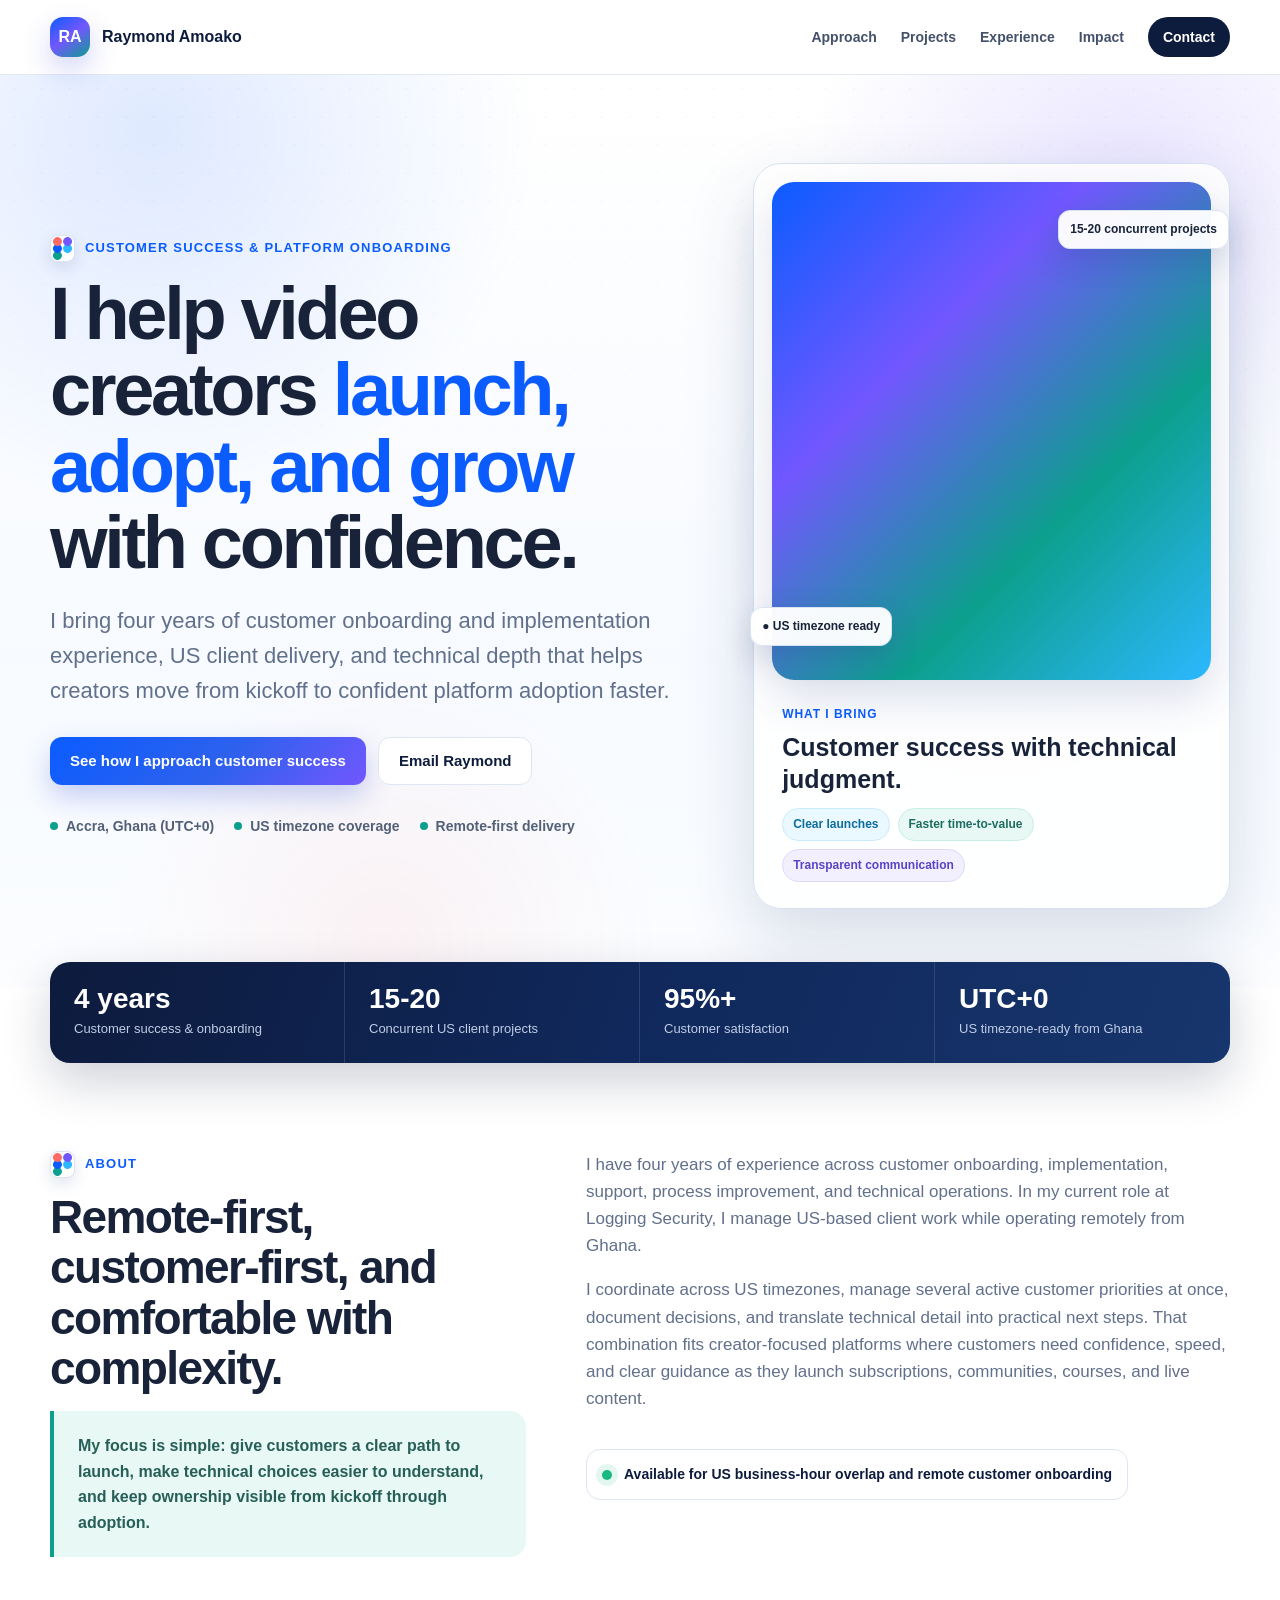
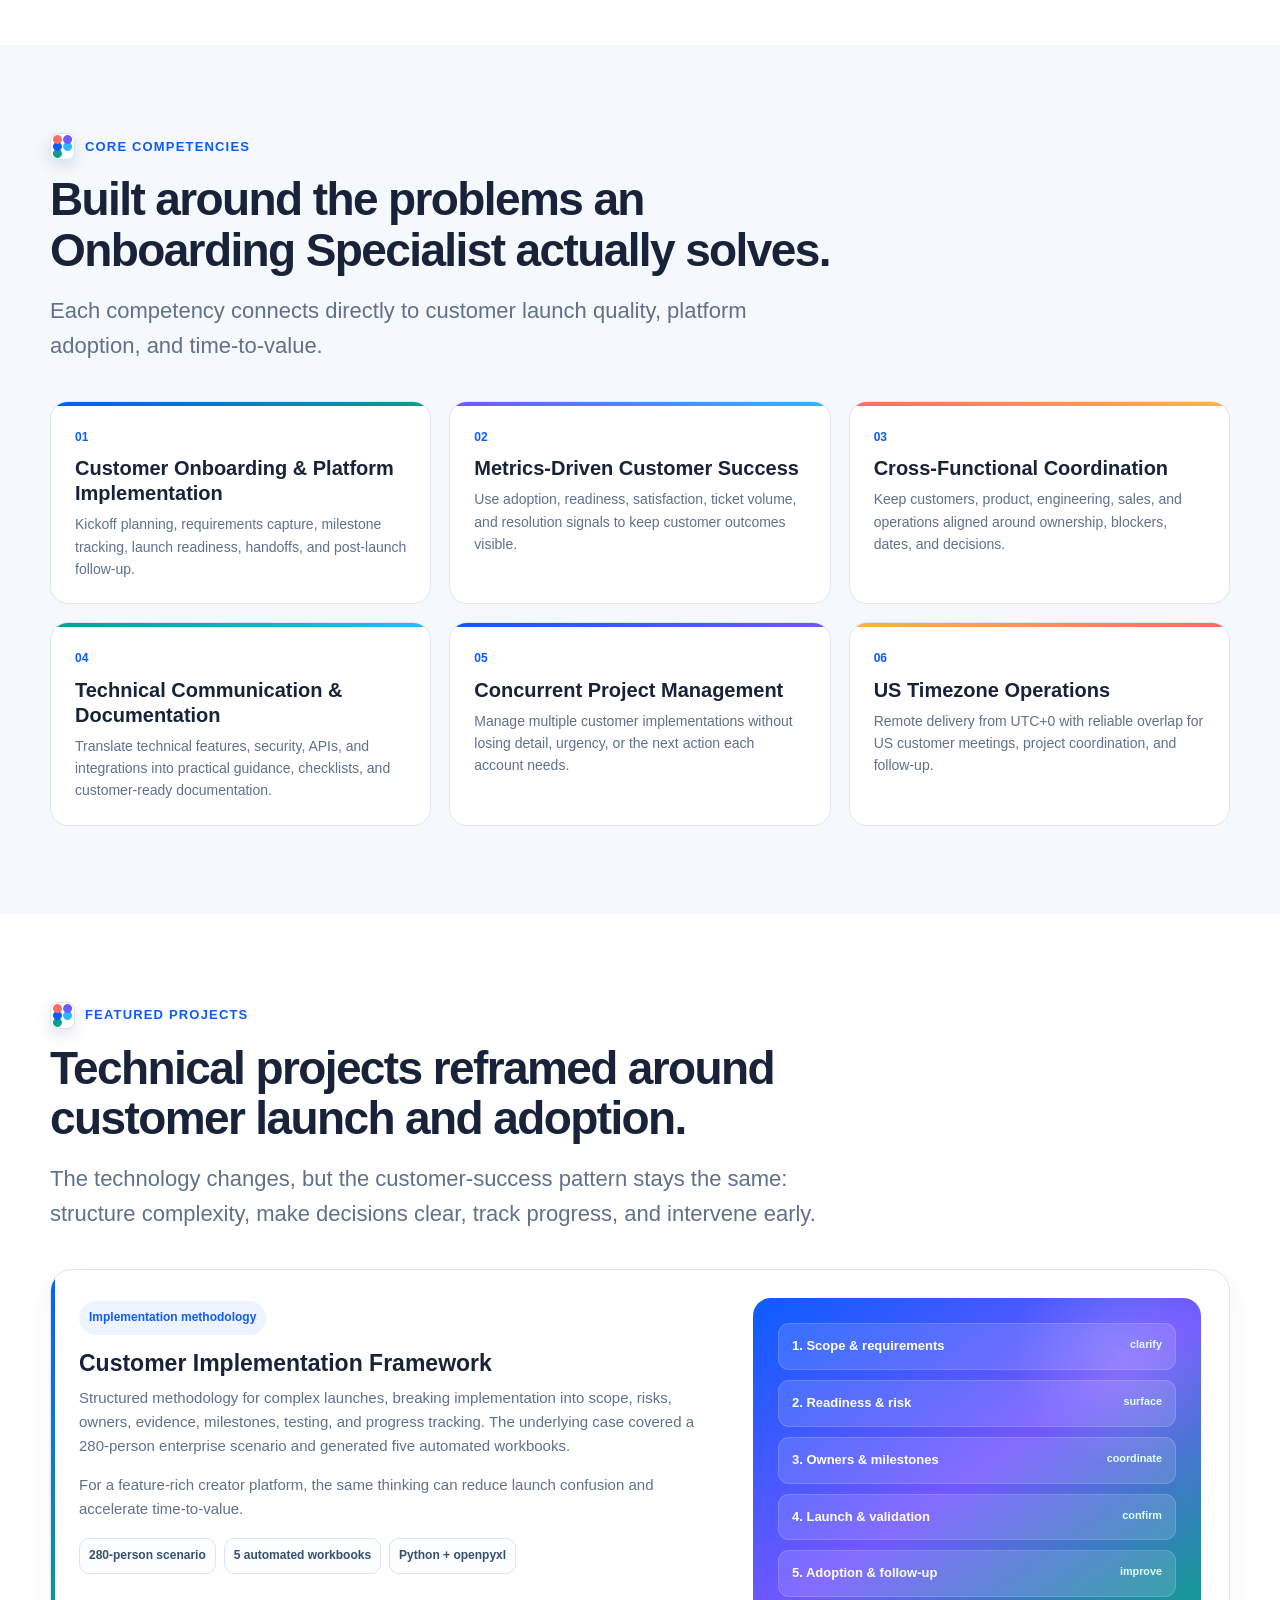
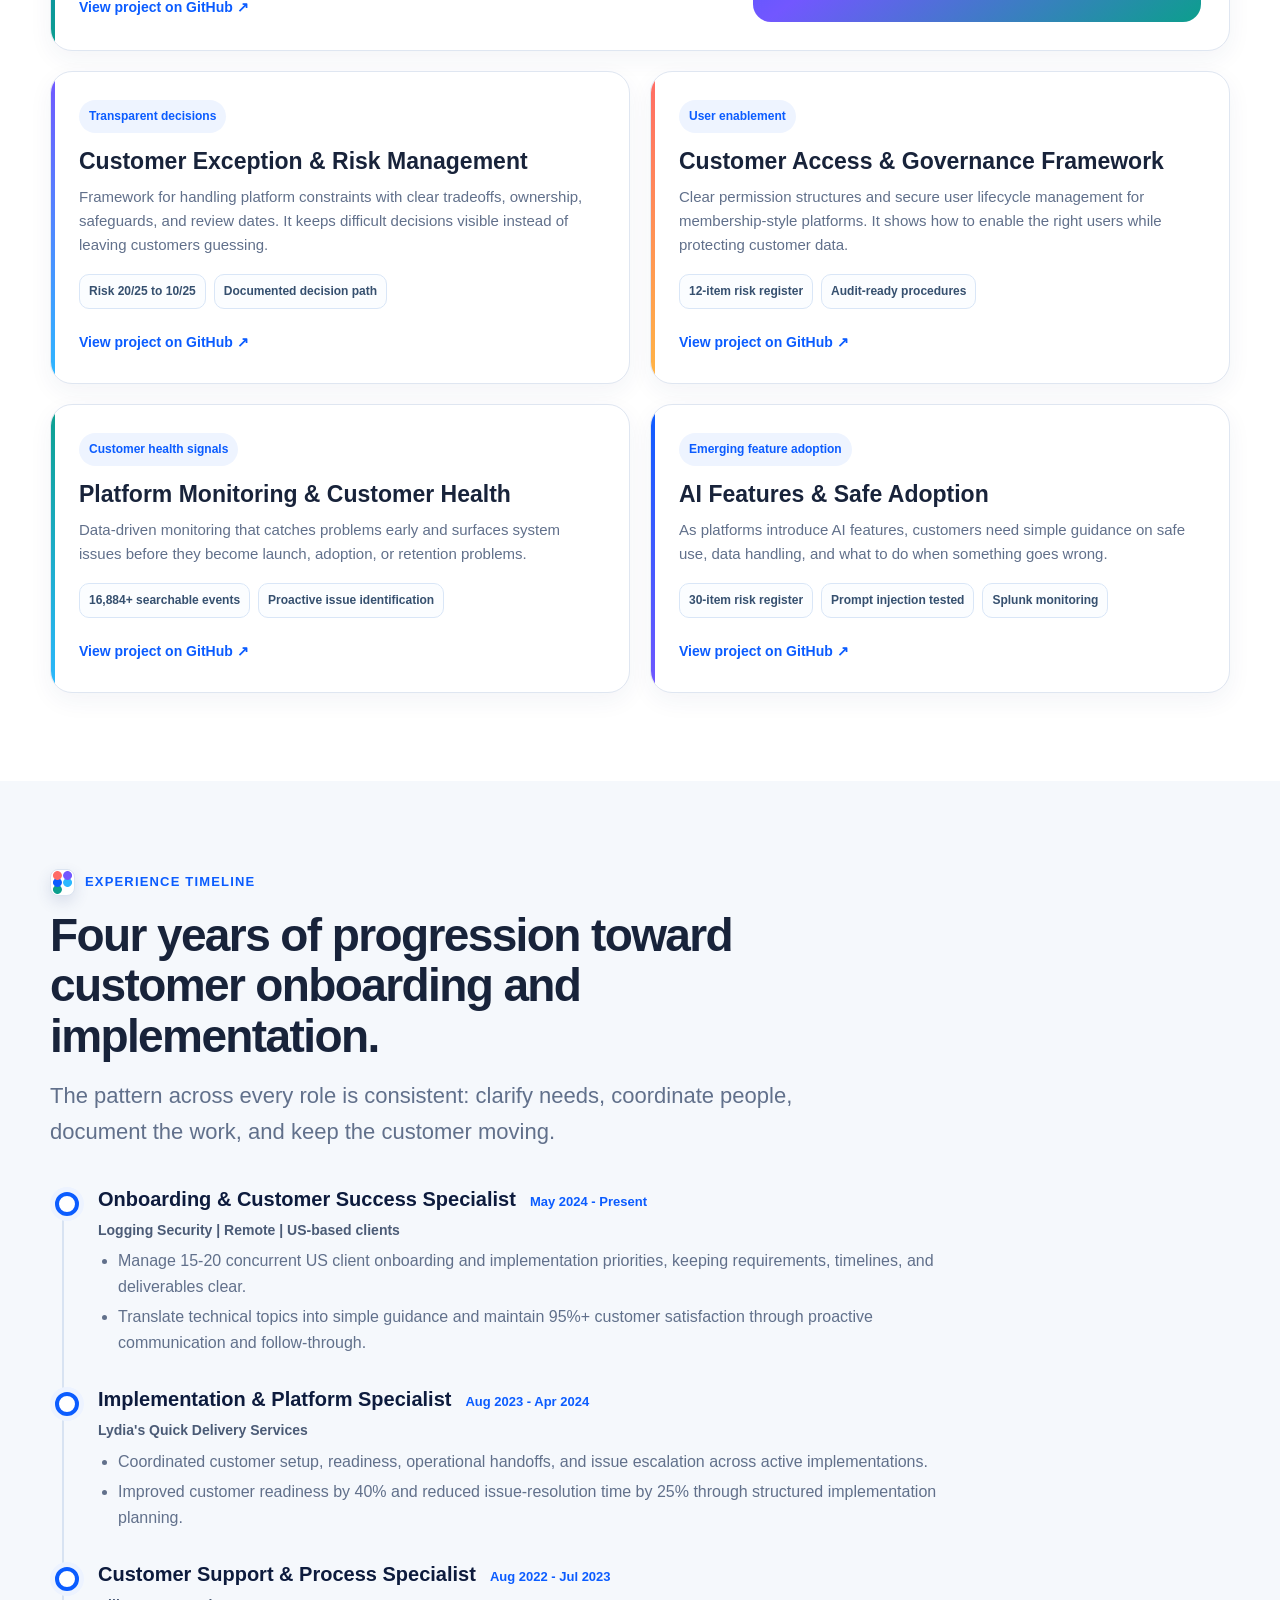
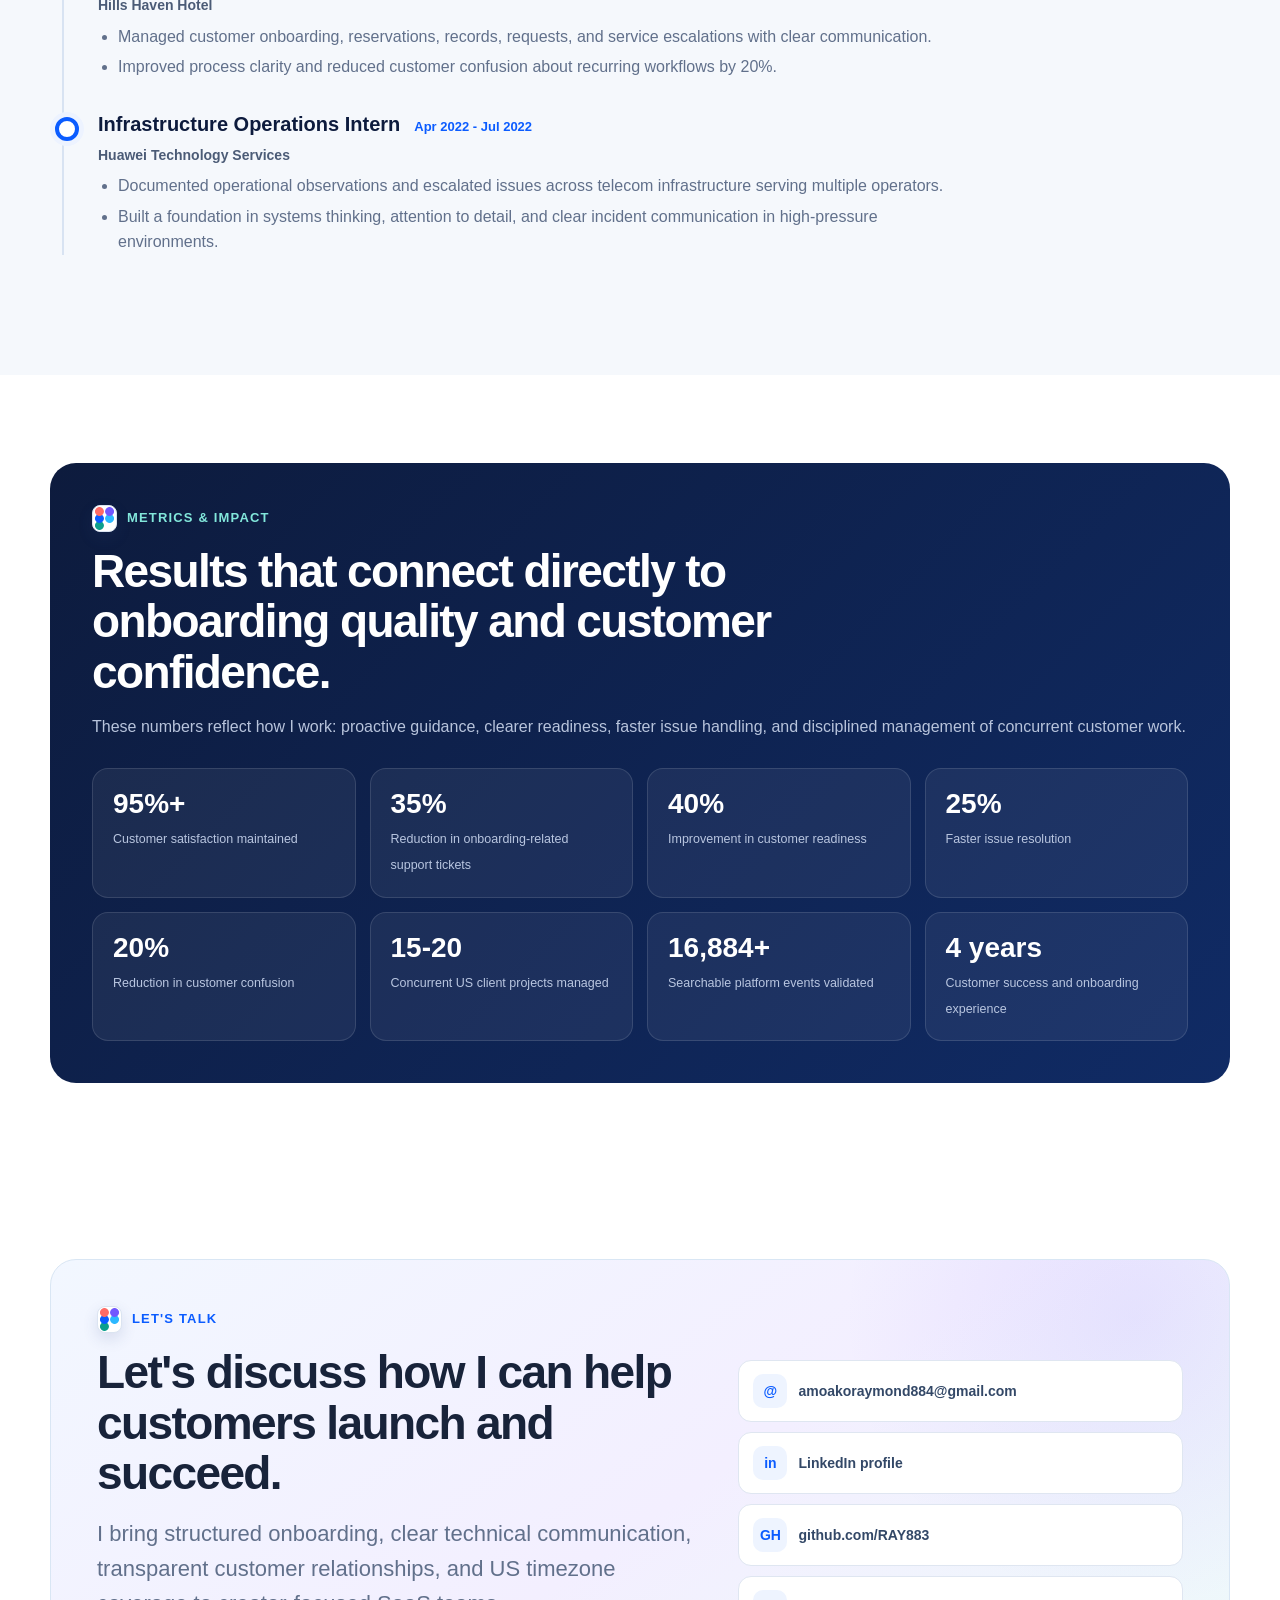
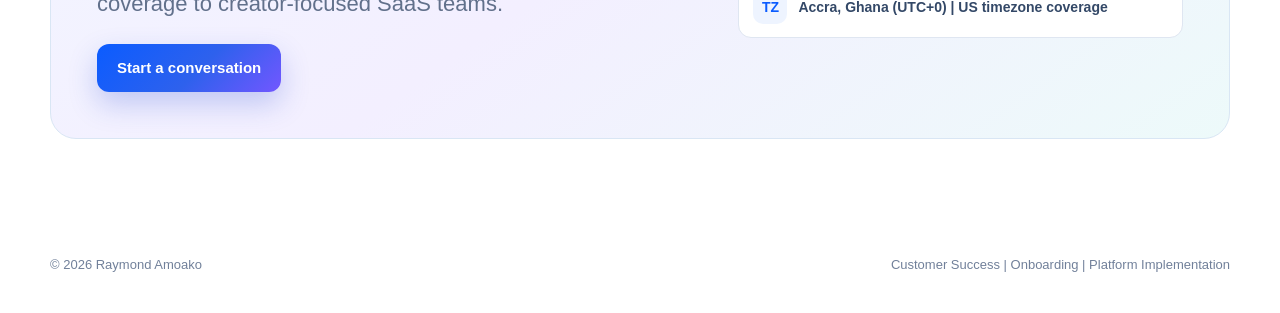
==== index.html @ 36467a78 "Publish customer success portfolio site" ====
<!doctype html><html lang="en"><head><meta charset="utf-8"><meta name="viewport" content="width=device-width,initial-scale=1"><meta name="description" content="Raymond Amoako - customer success, onboarding and platform implementation for creator-focused SaaS."><meta name="theme-color" content="#0b5cff"><title>Raymond Amoako | Customer Success & Onboarding</title><link rel="stylesheet" href="style.css"></head><body><header class="navw"><div class="ct nav"><a href="#top" class="brand"><span class="bm">RA</span><span>Raymond Amoako</span></a><button class="menu" id="mb" aria-label="Menu">☰</button><nav class="links" id="nl"><a href="#approach">Approach</a><a href="#projects">Projects</a><a href="#experience">Experience</a><a href="#impact">Impact</a><a class="cta" href="#contact">Contact</a></nav></div></header><main id="top">
<section class="hero"><div class="ct hg"><div><div class="eye">Customer Success & Platform Onboarding</div><h1>I help video creators <span>launch, adopt, and grow</span> with confidence.</h1><p class="lead">I bring four years of customer onboarding and implementation experience, US client delivery, and technical depth that helps creators move from kickoff to confident platform adoption faster.</p><div class="actions"><a class="btn primary" href="#approach">See how I approach customer success</a><a class="btn secondary" href="mailto:amoakoraymond884@gmail.com">Email Raymond</a></div><div class="trust"><span><i class="dot"></i>Accra, Ghana (UTC+0)</span><span><i class="dot"></i>US timezone coverage</span><span><i class="dot"></i>Remote-first delivery</span></div></div><aside class="profile"><div class="ps"><img src="portrait.webp" alt="Professional portrait of Raymond Amoako"><div class="chip ch1">● US timezone ready</div><div class="chip ch2">15-20 concurrent projects</div></div><div class="pi"><span class="kick">What I bring</span><h3>Customer success with technical judgment.</h3><div class="tags"><span class="tag">Clear launches</span><span class="tag">Faster time-to-value</span><span class="tag">Transparent communication</span></div></div></aside></div></section>
<div class="stats"><div class="ct sg"><div class="st"><b>4 years</b><span>Customer success & onboarding</span></div><div class="st"><b>15-20</b><span>Concurrent US client projects</span></div><div class="st"><b>95%+</b><span>Customer satisfaction</span></div><div class="st"><b>UTC+0</b><span>US timezone-ready from Ghana</span></div></div></div>
<section class="sec" id="about"><div class="ct about"><div><div class="eye">About</div><h2>Remote-first, customer-first, and comfortable with complexity.</h2><div class="note">My focus is simple: give customers a clear path to launch, make technical choices easier to understand, and keep ownership visible from kickoff through adoption.</div></div><div class="copy"><p>I have four years of experience across customer onboarding, implementation, support, process improvement, and technical operations. In my current role at Logging Security, I manage US-based client work while operating remotely from Ghana.</p><p>I coordinate across US timezones, manage several active customer priorities at once, document decisions, and translate technical detail into practical next steps. That combination fits creator-focused platforms where customers need confidence, speed, and clear guidance as they launch subscriptions, communities, courses, and live content.</p><div class="avail"><span class="pulse"></span>Available for US business-hour overlap and remote customer onboarding</div></div></div></section>
<section class="sec soft" id="approach"><div class="ct"><div class="head"><div class="eye">Core competencies</div><h2>Built around the problems an Onboarding Specialist actually solves.</h2><p class="lead">Each competency connects directly to customer launch quality, platform adoption, and time-to-value.</p></div><div class="cg"><article class="comp"><div class="num">01</div><h3>Customer Onboarding & Platform Implementation</h3><p>Kickoff planning, requirements capture, milestone tracking, launch readiness, handoffs, and post-launch follow-up.</p></article><article class="comp"><div class="num">02</div><h3>Metrics-Driven Customer Success</h3><p>Use adoption, readiness, satisfaction, ticket volume, and resolution signals to keep customer outcomes visible.</p></article><article class="comp"><div class="num">03</div><h3>Cross-Functional Coordination</h3><p>Keep customers, product, engineering, sales, and operations aligned around ownership, blockers, dates, and decisions.</p></article><article class="comp"><div class="num">04</div><h3>Technical Communication & Documentation</h3><p>Translate technical features, security, APIs, and integrations into practical guidance, checklists, and customer-ready documentation.</p></article><article class="comp"><div class="num">05</div><h3>Concurrent Project Management</h3><p>Manage multiple customer implementations without losing detail, urgency, or the next action each account needs.</p></article><article class="comp"><div class="num">06</div><h3>US Timezone Operations</h3><p>Remote delivery from UTC+0 with reliable overlap for US customer meetings, project coordination, and follow-up.</p></article></div></div></section>
<section class="sec" id="projects"><div class="ct"><div class="head"><div class="eye">Featured projects</div><h2>Technical projects reframed around customer launch and adoption.</h2><p class="lead">The technology changes, but the customer-success pattern stays the same: structure complexity, make decisions clear, track progress, and intervene early.</p></div><div class="pg"><article class="proj feature"><div><span class="pt">Implementation methodology</span><h3>Customer Implementation Framework</h3><p>Structured methodology for complex launches, breaking implementation into scope, risks, owners, evidence, milestones, testing, and progress tracking. The underlying case covered a 280-person enterprise scenario and generated five automated workbooks.</p><p>For a feature-rich creator platform, the same thinking can reduce launch confusion and accelerate time-to-value.</p><div class="pills"><span class="pill">280-person scenario</span><span class="pill">5 automated workbooks</span><span class="pill">Python + openpyxl</span></div><a class="plink" href="https://github.com/RAY883/ISO-27001-Endpoint-Data-Protection-Governance" target="_blank" rel="noopener">View project on GitHub ↗</a></div><div class="visual"><div class="flow">1. Scope & requirements <small>clarify</small></div><div class="flow">2. Readiness & risk <small>surface</small></div><div class="flow">3. Owners & milestones <small>coordinate</small></div><div class="flow">4. Launch & validation <small>confirm</small></div><div class="flow">5. Adoption & follow-up <small>improve</small></div></div></article>
<article class="proj"><span class="pt">Transparent decisions</span><h3>Customer Exception & Risk Management</h3><p>Framework for handling platform constraints with clear tradeoffs, ownership, safeguards, and review dates. It keeps difficult decisions visible instead of leaving customers guessing.</p><div class="pills"><span class="pill">Risk 20/25 to 10/25</span><span class="pill">Documented decision path</span></div><a class="plink" href="https://github.com/RAY883/Risk-Acceptance-Security-Exception-Management" target="_blank" rel="noopener">View project on GitHub ↗</a></article>
<article class="proj"><span class="pt">User enablement</span><h3>Customer Access & Governance Framework</h3><p>Clear permission structures and secure user lifecycle management for membership-style platforms. It shows how to enable the right users while protecting customer data.</p><div class="pills"><span class="pill">12-item risk register</span><span class="pill">Audit-ready procedures</span></div><a class="plink" href="https://github.com/RAY883/iam-joiner-mover-leaver-access-governance" target="_blank" rel="noopener">View project on GitHub ↗</a></article>
<article class="proj"><span class="pt">Customer health signals</span><h3>Platform Monitoring & Customer Health</h3><p>Data-driven monitoring that catches problems early and surfaces system issues before they become launch, adoption, or retention problems.</p><div class="pills"><span class="pill">16,884+ searchable events</span><span class="pill">Proactive issue identification</span></div><a class="plink" href="https://github.com/RAY883/active-directory-splunk-siem-lab" target="_blank" rel="noopener">View project on GitHub ↗</a></article>
<article class="proj"><span class="pt">Emerging feature adoption</span><h3>AI Features & Safe Adoption</h3><p>As platforms introduce AI features, customers need simple guidance on safe use, data handling, and what to do when something goes wrong.</p><div class="pills"><span class="pill">30-item risk register</span><span class="pill">Prompt injection tested</span><span class="pill">Splunk monitoring</span></div><a class="plink" href="https://github.com/RAY883/AI-Security-Governance-and-Incident-Readiness" target="_blank" rel="noopener">View project on GitHub ↗</a></article></div></div></section>
<section class="sec soft" id="experience"><div class="ct"><div class="head"><div class="eye">Experience timeline</div><h2>Four years of progression toward customer onboarding and implementation.</h2><p class="lead">The pattern across every role is consistent: clarify needs, coordinate people, document the work, and keep the customer moving.</p></div><div class="tl"><article class="ti"><div class="meta"><h3>Onboarding & Customer Success Specialist</h3><span>May 2024 - Present</span></div><div class="co">Logging Security | Remote | US-based clients</div><ul><li>Manage 15-20 concurrent US client onboarding and implementation priorities, keeping requirements, timelines, and deliverables clear.</li><li>Translate technical topics into simple guidance and maintain 95%+ customer satisfaction through proactive communication and follow-through.</li></ul></article><article class="ti"><div class="meta"><h3>Implementation & Platform Specialist</h3><span>Aug 2023 - Apr 2024</span></div><div class="co">Lydia's Quick Delivery Services</div><ul><li>Coordinated customer setup, readiness, operational handoffs, and issue escalation across active implementations.</li><li>Improved customer readiness by 40% and reduced issue-resolution time by 25% through structured implementation planning.</li></ul></article><article class="ti"><div class="meta"><h3>Customer Support & Process Specialist</h3><span>Aug 2022 - Jul 2023</span></div><div class="co">Hills Haven Hotel</div><ul><li>Managed customer onboarding, reservations, records, requests, and service escalations with clear communication.</li><li>Improved process clarity and reduced customer confusion about recurring workflows by 20%.</li></ul></article><article class="ti"><div class="meta"><h3>Infrastructure Operations Intern</h3><span>Apr 2022 - Jul 2022</span></div><div class="co">Huawei Technology Services</div><ul><li>Documented operational observations and escalated issues across telecom infrastructure serving multiple operators.</li><li>Built a foundation in systems thinking, attention to detail, and clear incident communication in high-pressure environments.</li></ul></article></div></div></section>
<section class="sec" id="impact"><div class="ct impact"><div class="eye" style="color:#82e7db">Metrics & impact</div><h2>Results that connect directly to onboarding quality and customer confidence.</h2><p>These numbers reflect how I work: proactive guidance, clearer readiness, faster issue handling, and disciplined management of concurrent customer work.</p><div class="ig"><div class="ic"><b>95%+</b><span>Customer satisfaction maintained</span></div><div class="ic"><b>35%</b><span>Reduction in onboarding-related support tickets</span></div><div class="ic"><b>40%</b><span>Improvement in customer readiness</span></div><div class="ic"><b>25%</b><span>Faster issue resolution</span></div><div class="ic"><b>20%</b><span>Reduction in customer confusion</span></div><div class="ic"><b>15-20</b><span>Concurrent US client projects managed</span></div><div class="ic"><b>16,884+</b><span>Searchable platform events validated</span></div><div class="ic"><b>4 years</b><span>Customer success and onboarding experience</span></div></div></div></section>
<section class="sec" id="contact"><div class="ct contact"><div><div class="eye">Let's talk</div><h2>Let's discuss how I can help customers launch and succeed.</h2><p class="lead">I bring structured onboarding, clear technical communication, transparent customer relationships, and US timezone coverage to creator-focused SaaS teams.</p><a class="btn primary" href="mailto:amoakoraymond884@gmail.com?subject=Customer%20Success%20and%20Onboarding%20Conversation">Start a conversation</a></div><div class="cl"><a href="mailto:amoakoraymond884@gmail.com"><span class="mini">@</span>amoakoraymond884@gmail.com</a><a href="https://www.linkedin.com/in/raymond-amoako-a57b2a271" target="_blank" rel="noopener"><span class="mini">in</span>LinkedIn profile</a><a href="https://github.com/RAY883" target="_blank" rel="noopener"><span class="mini">GH</span>github.com/RAY883</a><div><span class="mini">TZ</span>Accra, Ghana (UTC+0) | US timezone coverage</div></div></div></section></main><footer><div class="ct fr"><span>© 2026 Raymond Amoako</span><span>Customer Success | Onboarding | Platform Implementation</span></div></footer><script>const b=document.getElementById('mb'),n=document.getElementById('nl');b.onclick=()=>n.classList.toggle('open');n.querySelectorAll('a').forEach(a=>a.onclick=()=>n.classList.remove('open'));</script></body></html>
---- style.css ----
:root{--b:#0b5cff;--n:#0d1b3d;--i:#18233a;--m:#61708b;--l:#dfe6f1;--s:#f5f8fc;--w:#fff;--t:#0c9f8d;--p:#7257ff;--c:#ff6b66;--sky:#2cb8ff;--g:#ffb545;--sh:0 18px 46px rgba(25,49,98,.11);--r:22px;--max:1180px}*{box-sizing:border-box}html{scroll-behavior:smooth}body{margin:0;color:var(--i);background:#fff;font-family:-apple-system,BlinkMacSystemFont,"Segoe UI",Arial,sans-serif;line-height:1.6;-webkit-font-smoothing:antialiased}a{color:inherit}img,svg{display:block}.ct{width:min(calc(100% - 40px),var(--max));margin:auto}.sec{padding:88px 0;scroll-margin-top:80px}.soft{background:var(--s)}h1,h2,h3,p{margin-top:0}h1{font-size:clamp(42px,6vw,74px);line-height:1.03;letter-spacing:-.045em;margin-bottom:22px}h2{font-size:clamp(30px,4vw,46px);line-height:1.1;letter-spacing:-.035em;margin-bottom:17px}h3{font-size:20px;line-height:1.25}p{color:var(--m)}.lead{font-size:clamp(18px,2.1vw,22px);max-width:780px}.eye{display:inline-flex;align-items:center;gap:10px;font-size:13px;font-weight:850;letter-spacing:.09em;text-transform:uppercase;color:var(--b);margin-bottom:14px}.eye:before{content:"";width:23px;height:25px;border-radius:8px;border:1px solid #dbe4f1;background:radial-gradient(circle at 28% 22%,var(--c) 0 4px,transparent 4.8px),radial-gradient(circle at 72% 22%,var(--p) 0 4px,transparent 4.8px),radial-gradient(circle at 28% 50%,var(--b) 0 4px,transparent 4.8px),radial-gradient(circle at 72% 50%,var(--sky) 0 4px,transparent 4.8px),radial-gradient(circle at 28% 78%,var(--t) 0 4px,transparent 4.8px),#fff;box-shadow:0 6px 15px rgba(48,74,132,.14)}
.navw{position:sticky;top:0;z-index:50;background:rgba(255,255,255,.92);backdrop-filter:blur(14px);border-bottom:1px solid rgba(223,230,241,.9)}.nav{height:74px;display:flex;align-items:center;justify-content:space-between;gap:18px}.brand{display:flex;align-items:center;gap:12px;text-decoration:none;font-weight:850;color:var(--n)}.bm{width:40px;height:40px;border-radius:13px;display:grid;place-items:center;color:#fff;font-weight:900;background:linear-gradient(145deg,var(--b),var(--p) 48%,var(--t));box-shadow:0 12px 28px rgba(62,75,219,.23)}.links{display:flex;align-items:center;gap:24px}.links a{text-decoration:none;color:#44516a;font-size:14px;font-weight:750}.links a:hover{color:var(--b)}.links .cta{padding:9px 15px;border-radius:999px;background:var(--n);color:#fff}.menu{display:none;border:0;background:transparent;font-size:25px}
.hero{position:relative;overflow:hidden;padding:88px 0 78px;background:radial-gradient(circle at 88% 12%,rgba(114,87,255,.15),transparent 23%),radial-gradient(circle at 78% 48%,rgba(12,159,141,.12),transparent 25%),radial-gradient(circle at 12% 6%,rgba(11,92,255,.13),transparent 27%),radial-gradient(circle at 30% 95%,rgba(255,107,102,.07),transparent 22%),linear-gradient(180deg,#fff,#f7faff 64%,#fbfdff)}.hero:after{content:"";position:absolute;inset:0;pointer-events:none;background-image:radial-gradient(rgba(13,27,61,.08) 1px,transparent 1px);background-size:28px 28px;mask-image:linear-gradient(to bottom,rgba(0,0,0,.35),transparent 70%)}.hg{position:relative;z-index:1;display:grid;grid-template-columns:1.15fr .85fr;gap:58px;align-items:center}.hero h1 span{color:var(--b)}.actions{display:flex;flex-wrap:wrap;gap:12px;margin:28px 0 30px}.btn{display:inline-flex;align-items:center;justify-content:center;min-height:48px;padding:0 20px;border-radius:12px;text-decoration:none;font-weight:850;font-size:15px;transition:.18s}.btn:hover{transform:translateY(-2px)}.primary{color:#fff;background:linear-gradient(135deg,var(--b),#2e61ed 55%,var(--p));box-shadow:0 12px 28px rgba(44,74,210,.25)}.secondary{color:var(--n);background:#fff;border:1px solid var(--l)}.trust{display:flex;flex-wrap:wrap;gap:10px 20px;color:#526078;font-size:14px;font-weight:700}.trust span{display:flex;align-items:center;gap:8px}.dot{width:8px;height:8px;border-radius:50%;background:var(--t)}.profile{padding:18px;background:rgba(255,255,255,.9);border:1px solid #d7e1ef;border-radius:28px;box-shadow:0 28px 70px rgba(23,50,103,.16)}.ps{position:relative;border-radius:22px;padding:5px;background:linear-gradient(135deg,var(--b),var(--p),var(--t),var(--sky));box-shadow:0 18px 44px rgba(38,65,129,.16)}.ps img{width:100%;aspect-ratio:4/4.55;object-fit:cover;object-position:50% 18%;border-radius:18px}.chip{position:absolute;z-index:2;padding:9px 11px;border-radius:12px;background:rgba(255,255,255,.96);border:1px solid #d9e4f3;box-shadow:0 11px 30px rgba(31,54,99,.17);font-size:12px;font-weight:850;white-space:nowrap}.ch1{left:-22px;bottom:34px}.ch2{right:-18px;top:28px}.pi{padding:20px 10px 8px}.kick{font-size:12px;font-weight:900;color:var(--b);text-transform:uppercase;letter-spacing:.08em}.pi h3{font-size:25px;margin:7px 0 13px}.tags{display:flex;flex-wrap:wrap;gap:8px}.tag{padding:6px 10px;border-radius:999px;background:#eaf8ff;border:1px solid #caebfb;color:#0c6d9c;font-size:12px;font-weight:800}.tag:nth-child(2){background:#e7f8f5;color:#1f6d62;border-color:#c8eee8}.tag:nth-child(3){background:#f2efff;color:#5845c5;border-color:#ded8ff}
.stats{margin-top:-25px;position:relative;z-index:4}.sg{display:grid;grid-template-columns:repeat(4,1fr);background:linear-gradient(110deg,#0d1b3d,#10285b 50%,#17366d);color:#fff;border-radius:20px;overflow:hidden;box-shadow:0 18px 48px rgba(13,27,61,.2)}.st{padding:22px 24px;border-right:1px solid rgba(255,255,255,.12)}.st:last-child{border:0}.st b{display:block;font-size:28px;line-height:1.1}.st:nth-child(1)b{color:#86d8ff}.st:nth-child(2)b{color:#b7a9ff}.st:nth-child(3)b{color:#80eadc}.st:nth-child(4)b{color:#ffd38e}.st span{color:#c0cde5;font-size:13px}
.about{display:grid;grid-template-columns:.85fr 1.15fr;gap:60px}.note{border-left:4px solid var(--t);padding:22px 24px;background:#e7f8f5;border-radius:0 16px 16px 0;color:#275f58;font-weight:700}.copy p{font-size:17px}.avail{display:inline-flex;gap:12px;align-items:center;margin-top:20px;padding:13px 15px;border:1px solid var(--l);border-radius:14px;font-size:14px;font-weight:800;color:var(--n)}.pulse{width:10px;height:10px;border-radius:50%;background:#18b981;box-shadow:0 0 0 6px rgba(24,185,129,.12)}.head{max-width:780px;margin-bottom:38px}.cg{display:grid;grid-template-columns:repeat(3,1fr);gap:18px}.comp{position:relative;overflow:hidden;border:1px solid var(--l);border-radius:18px;padding:26px 24px 23px;background:#fff;transition:.18s}.comp:before{content:"";position:absolute;left:0;right:0;top:0;height:4px;background:linear-gradient(90deg,var(--b),var(--t))}.comp:nth-child(2):before{background:linear-gradient(90deg,var(--p),var(--sky))}.comp:nth-child(3):before{background:linear-gradient(90deg,var(--c),var(--g))}.comp:nth-child(4):before{background:linear-gradient(90deg,var(--t),var(--sky))}.comp:nth-child(5):before{background:linear-gradient(90deg,var(--b),var(--p))}.comp:nth-child(6):before{background:linear-gradient(90deg,var(--g),var(--c))}.comp:hover{transform:translateY(-4px);box-shadow:var(--sh)}.num{font-size:12px;font-weight:900;color:var(--b)}.comp h3{margin:9px 0 7px}.comp p{font-size:14px;margin:0}
.pg{display:grid;grid-template-columns:repeat(2,1fr);gap:20px}.proj{position:relative;overflow:hidden;border:1px solid var(--l);border-radius:var(--r);background:#fff;padding:28px;box-shadow:0 8px 25px rgba(30,57,109,.055);transition:.2s}.proj:before{content:"";position:absolute;left:0;top:0;bottom:0;width:4px;background:linear-gradient(var(--b),var(--t))}.proj:nth-child(2):before{background:linear-gradient(var(--p),var(--sky))}.proj:nth-child(3):before{background:linear-gradient(var(--c),var(--g))}.proj:nth-child(4):before{background:linear-gradient(var(--t),var(--sky))}.proj:nth-child(5):before{background:linear-gradient(var(--b),var(--p))}.proj:hover{transform:translateY(-4px);box-shadow:var(--sh)}.proj.feature{grid-column:1/-1;display:grid;grid-template-columns:1fr .7fr;gap:34px;align-items:center}.pt{display:inline-flex;padding:7px 10px;border-radius:999px;background:#eef4ff;color:var(--b);font-size:12px;font-weight:850}.proj h3{font-size:23px;margin:14px 0 9px}.proj p{font-size:15px}.pills{display:flex;flex-wrap:wrap;gap:8px;margin:17px 0 20px}.pill{border:1px solid #d9e6f7;background:#fbfdff;border-radius:10px;padding:7px 9px;font-size:12px;font-weight:800;color:#36506f}.plink{color:var(--b);font-size:14px;font-weight:850;text-decoration:none}.plink:hover{text-decoration:underline}.visual{min-height:235px;border-radius:18px;color:#fff;padding:25px;display:grid;align-content:center;gap:10px;background:radial-gradient(circle at 82% 18%,rgba(255,255,255,.15),transparent 24%),linear-gradient(145deg,var(--b),var(--p) 52%,var(--t))}.flow{padding:12px 13px;border-radius:11px;background:rgba(255,255,255,.13);border:1px solid rgba(255,255,255,.15);font-weight:800;font-size:13px}.flow small{float:right;color:#dffff9}
.tl{position:relative;max-width:920px;margin-top:38px}.tl:before{content:"";position:absolute;left:12px;top:6px;bottom:0;width:2px;background:#d8e3f2}.ti{position:relative;padding-left:48px;margin-bottom:32px}.ti:before{content:"";position:absolute;left:5px;top:5px;width:16px;height:16px;border-radius:50%;background:#fff;border:4px solid var(--b);box-shadow:0 0 0 5px #edf3ff}.meta{display:flex;flex-wrap:wrap;gap:8px 14px;align-items:baseline;margin-bottom:6px}.meta h3{margin:0;color:var(--n)}.meta span{color:var(--b);font-size:13px;font-weight:850}.co{color:#4b5b76;font-size:14px;font-weight:750;margin-bottom:7px}.ti ul{margin:0;padding-left:20px;color:var(--m)}.ti li{margin-bottom:5px}
.impact{background:linear-gradient(135deg,#0d1b3d,#102b65);border-radius:26px;padding:42px;color:#fff}.impact h2{color:#fff;max-width:700px}.impact p{color:#b8c4dc}.ig{display:grid;grid-template-columns:repeat(4,1fr);gap:14px;margin-top:28px}.ic{padding:20px;border-radius:16px;border:1px solid rgba(255,255,255,.12);background:rgba(255,255,255,.06)}.ic b{display:block;color:#fff;font-size:28px;line-height:1.05;margin-bottom:7px}.ic span{color:#b9c6e0;font-size:12.5px}.contact{display:grid;grid-template-columns:1.15fr .85fr;gap:40px;align-items:center;border-radius:26px;padding:46px;background:radial-gradient(circle at 92% 12%,rgba(114,87,255,.10),transparent 25%),linear-gradient(145deg,#f2f7ff,#f3efff 52%,#edfafa);border:1px solid #d9e6f4}.cl{display:grid;gap:10px}.cl a,.cl div{display:flex;align-items:center;gap:11px;padding:13px 14px;border-radius:13px;background:#fff;border:1px solid var(--l);text-decoration:none;font-weight:750;font-size:14px;color:#334867}.mini{width:34px;height:34px;border-radius:10px;display:grid;place-items:center;background:#eef4ff;color:var(--b);font-weight:900}footer{padding:28px 0 38px;color:#71809a;font-size:13px}.fr{display:flex;justify-content:space-between;gap:18px;flex-wrap:wrap}
@media(max-width:950px){.hg,.about,.contact{grid-template-columns:1fr}.profile{max-width:560px;margin:auto}.sg{grid-template-columns:repeat(2,1fr)}.cg{grid-template-columns:repeat(2,1fr)}.proj.feature{grid-template-columns:1fr}.ig{grid-template-columns:repeat(2,1fr)}}@media(max-width:760px){.ct{width:min(calc(100% - 28px),var(--max))}.sec{padding:66px 0}.nav{height:68px}.menu{display:block}.links{position:absolute;left:14px;right:14px;top:72px;display:none;flex-direction:column;align-items:stretch;gap:0;background:#fff;border:1px solid var(--l);border-radius:16px;padding:8px;box-shadow:var(--sh)}.links.open{display:flex}.links a{padding:11px 12px}.hero{padding:56px 0 66px}.hg{gap:34px}.profile{padding:15px}.ch1{left:10px;bottom:18px}.ch2{right:10px;top:18px}.cg,.pg{grid-template-columns:1fr}.proj.feature{grid-column:auto}.impact{padding:28px 20px}.contact{padding:28px 20px}}@media(max-width:480px){.brand span:last-child{display:none}.actions{flex-direction:column}.btn{width:100%}.trust{display:grid;gap:8px}.sg,.ig{grid-template-columns:1fr 1fr}.st{padding:18px 15px}.st b,.ic b{font-size:24px}.chip{font-size:10.5px;padding:7px 8px}.proj{padding:22px}.ti{padding-left:40px}}
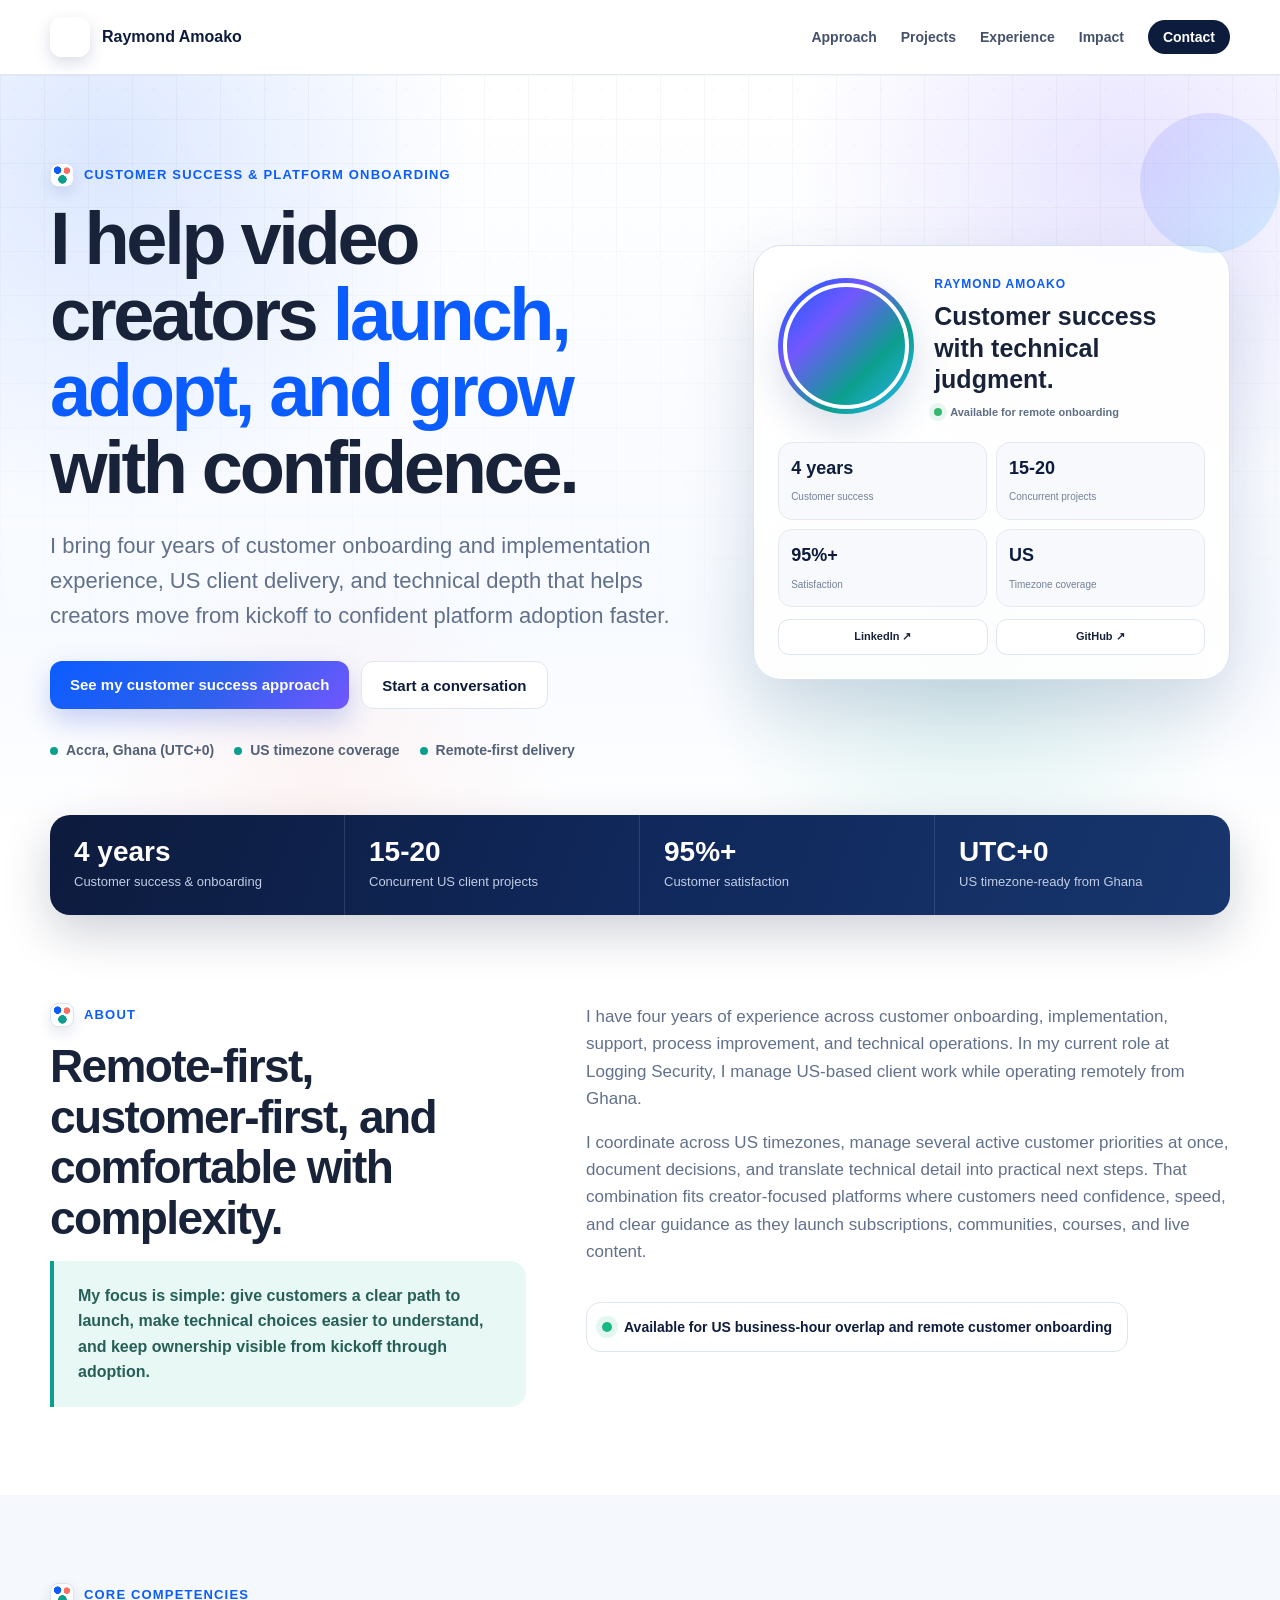
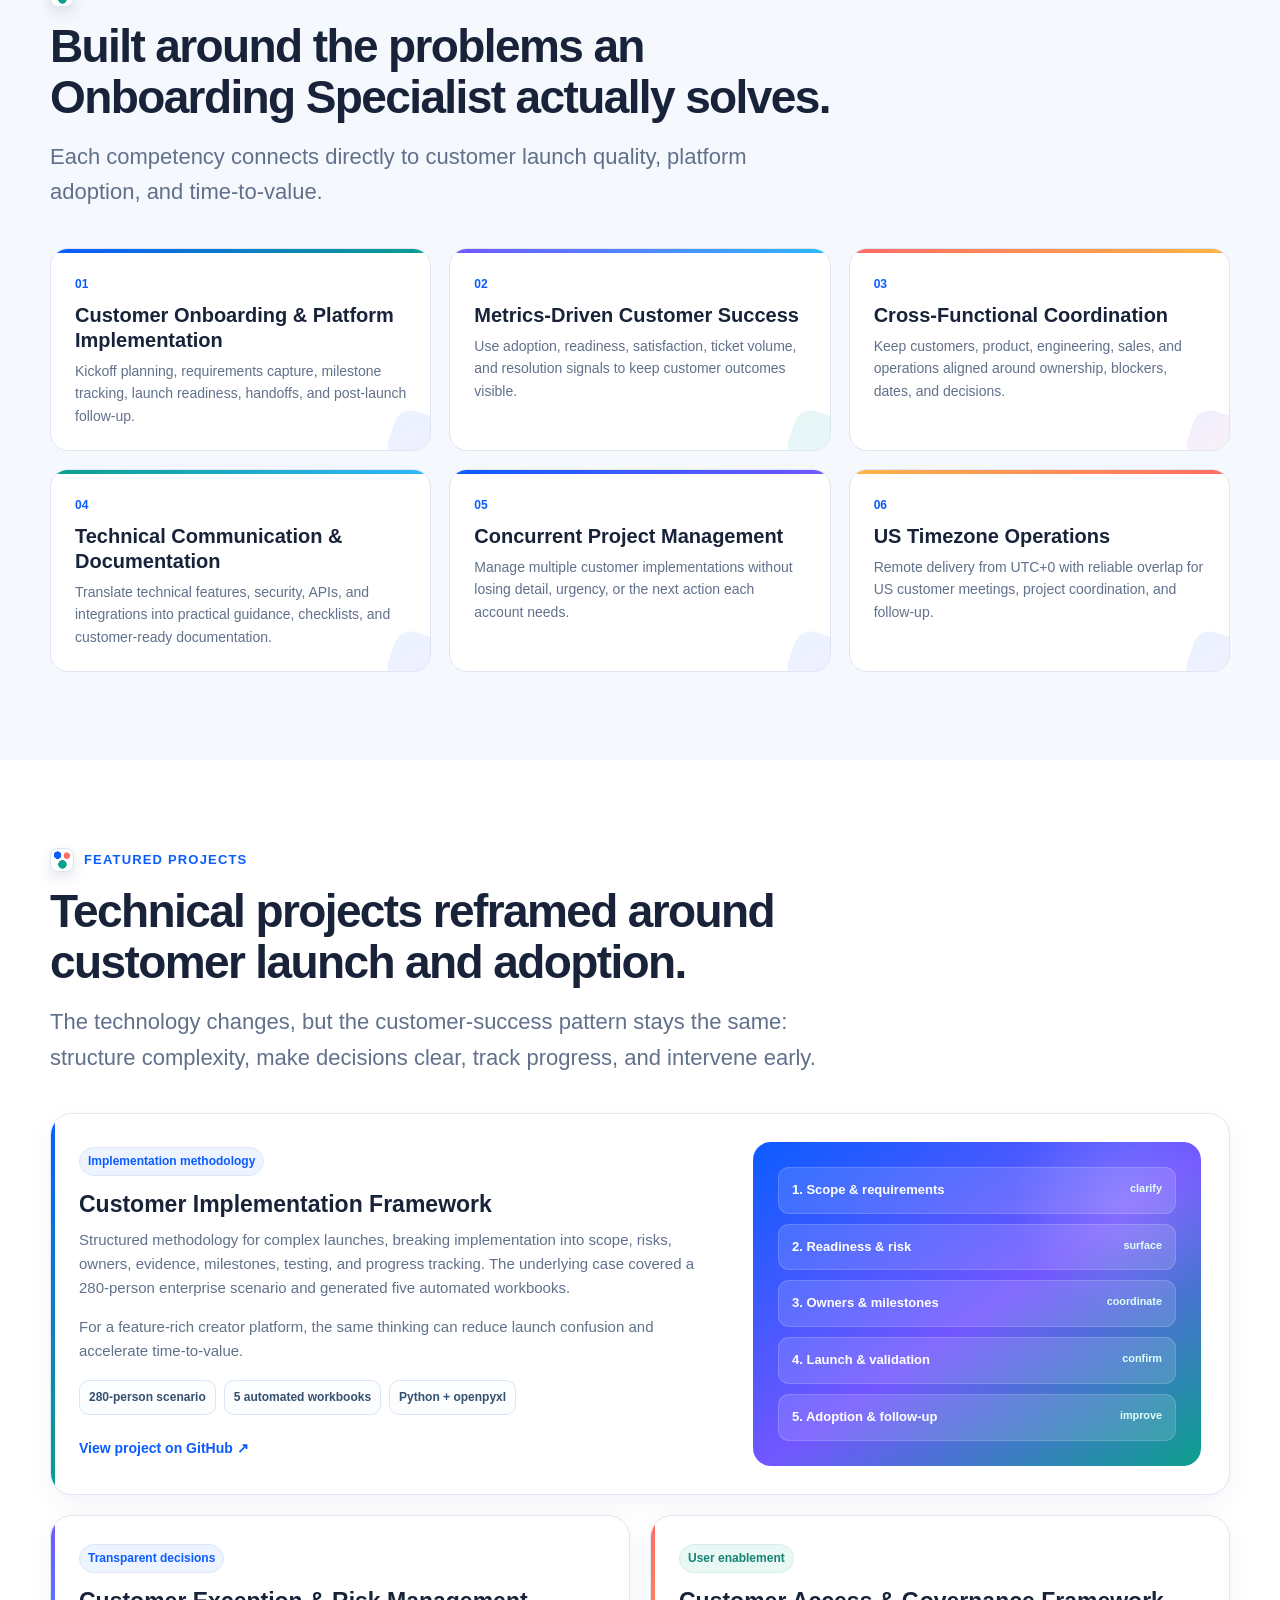
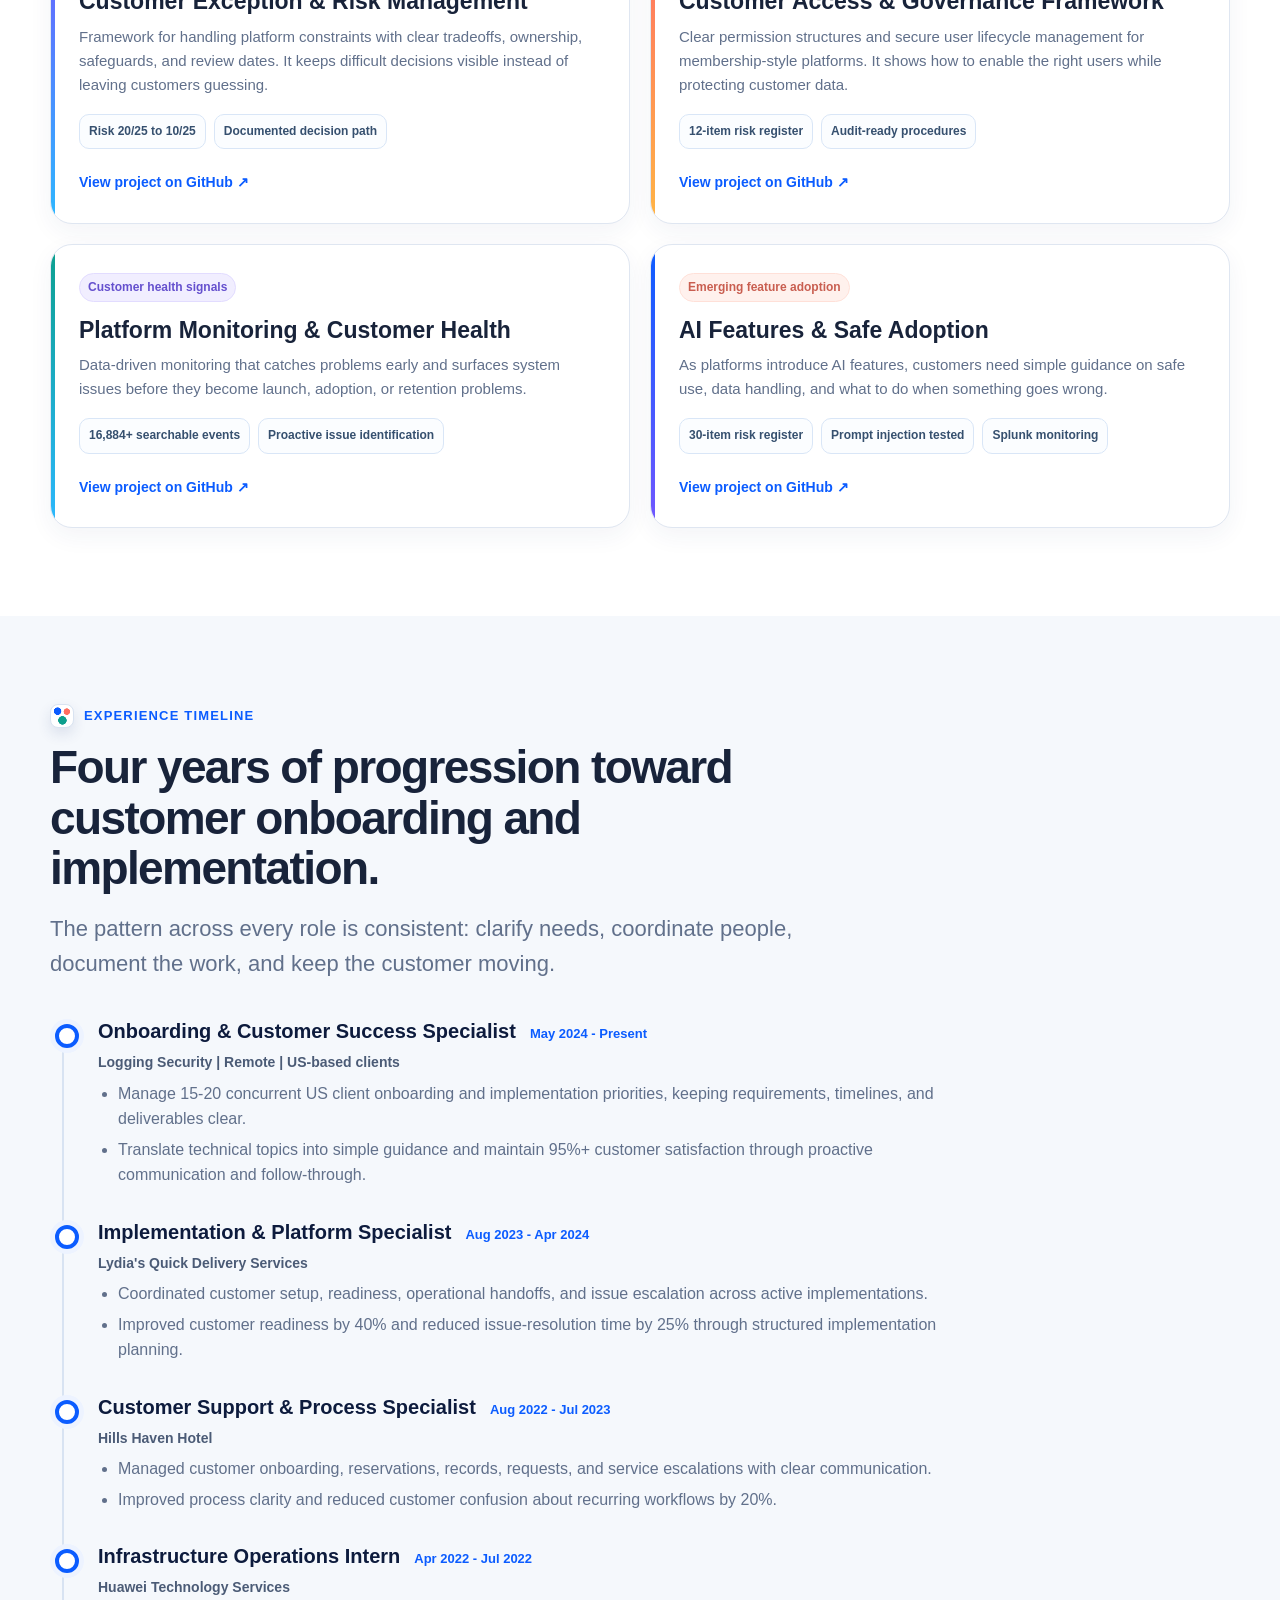
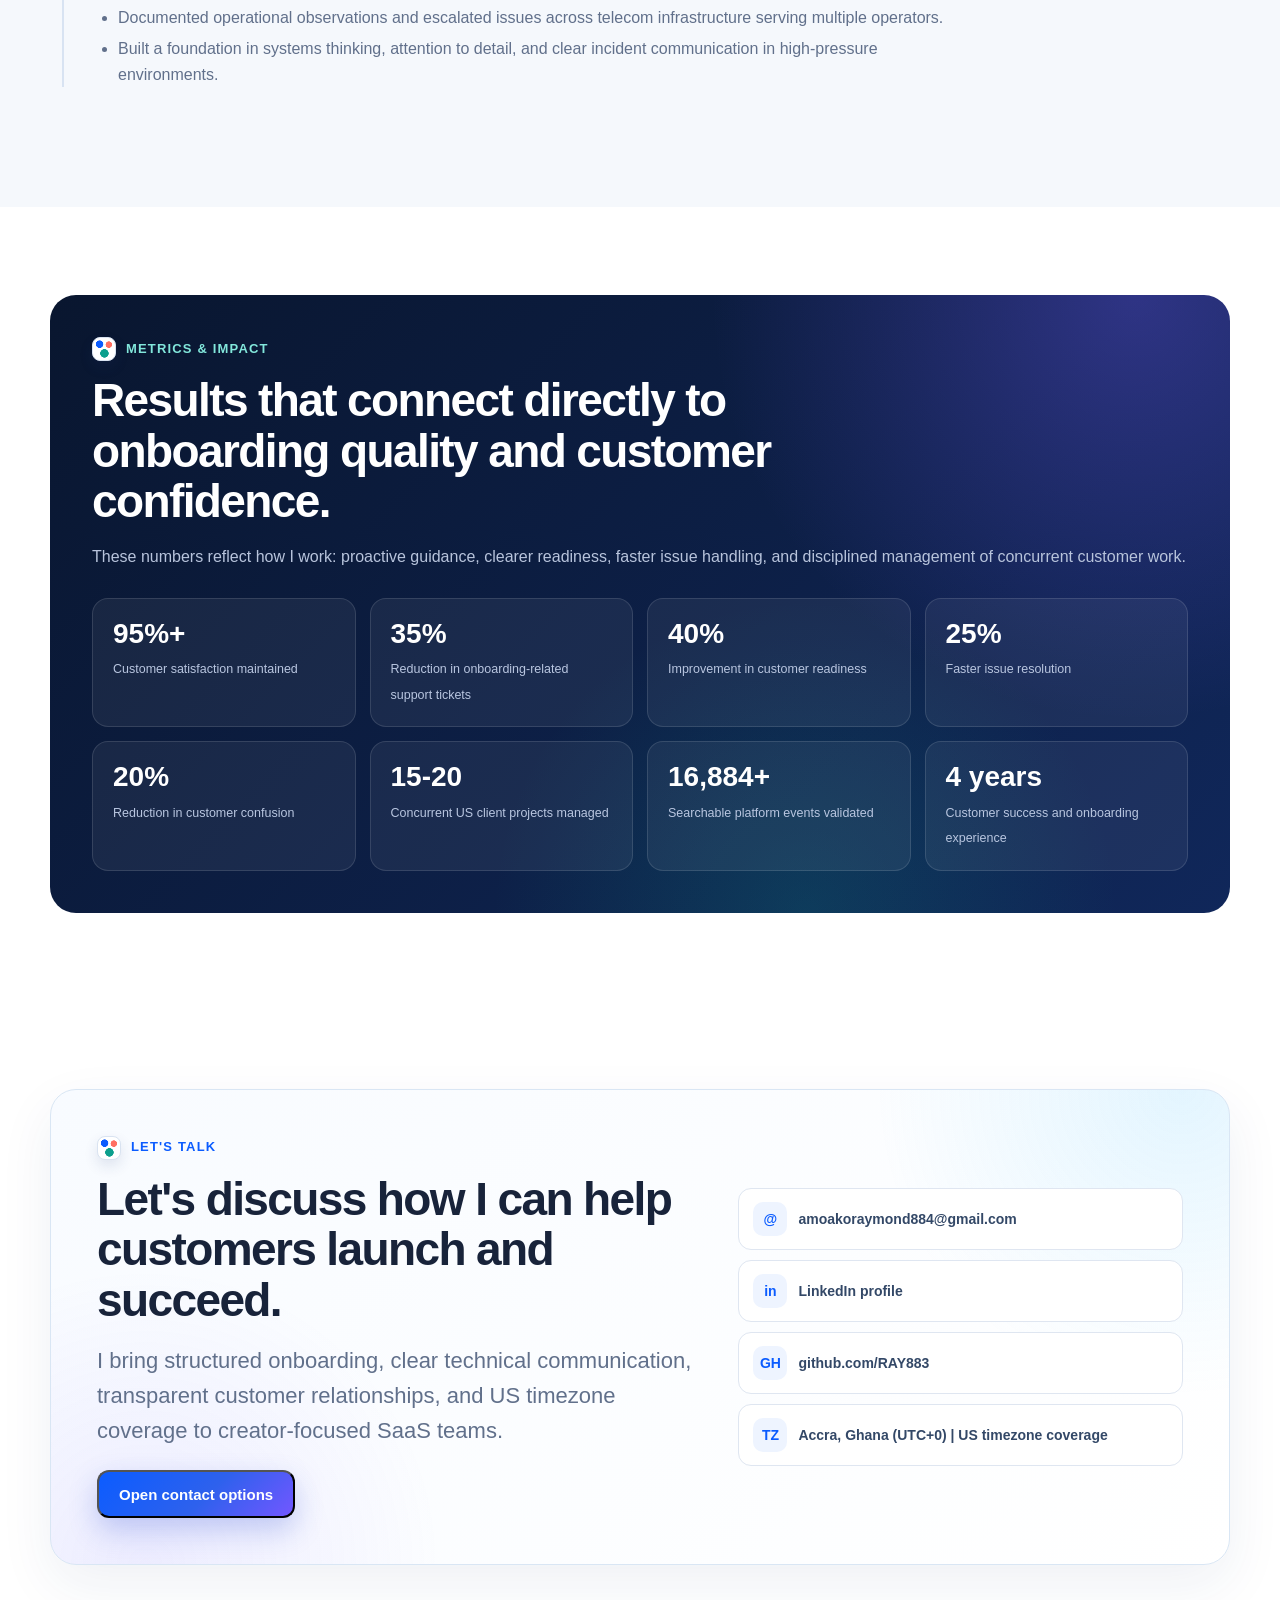
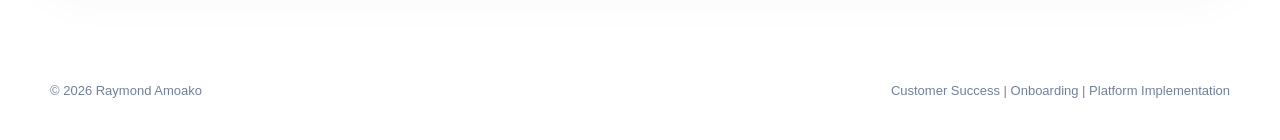
==== commit 714393de: "Redesign portfolio with portrait and interactive contact" ====
--- a/index.html
+++ b/index.html
@@ -1,5 +1,5 @@
-<!doctype html><html lang="en"><head><meta charset="utf-8"><meta name="viewport" content="width=device-width,initial-scale=1"><meta name="description" content="Raymond Amoako - customer success, onboarding and platform implementation for creator-focused SaaS."><meta name="theme-color" content="#0b5cff"><title>Raymond Amoako | Customer Success & Onboarding</title><link rel="stylesheet" href="style.css"></head><body><header class="navw"><div class="ct nav"><a href="#top" class="brand"><span class="bm">RA</span><span>Raymond Amoako</span></a><button class="menu" id="mb" aria-label="Menu">☰</button><nav class="links" id="nl"><a href="#approach">Approach</a><a href="#projects">Projects</a><a href="#experience">Experience</a><a href="#impact">Impact</a><a class="cta" href="#contact">Contact</a></nav></div></header><main id="top">
-<section class="hero"><div class="ct hg"><div><div class="eye">Customer Success & Platform Onboarding</div><h1>I help video creators <span>launch, adopt, and grow</span> with confidence.</h1><p class="lead">I bring four years of customer onboarding and implementation experience, US client delivery, and technical depth that helps creators move from kickoff to confident platform adoption faster.</p><div class="actions"><a class="btn primary" href="#approach">See how I approach customer success</a><a class="btn secondary" href="mailto:amoakoraymond884@gmail.com">Email Raymond</a></div><div class="trust"><span><i class="dot"></i>Accra, Ghana (UTC+0)</span><span><i class="dot"></i>US timezone coverage</span><span><i class="dot"></i>Remote-first delivery</span></div></div><aside class="profile"><div class="ps"><img src="portrait.webp" alt="Professional portrait of Raymond Amoako"><div class="chip ch1">● US timezone ready</div><div class="chip ch2">15-20 concurrent projects</div></div><div class="pi"><span class="kick">What I bring</span><h3>Customer success with technical judgment.</h3><div class="tags"><span class="tag">Clear launches</span><span class="tag">Faster time-to-value</span><span class="tag">Transparent communication</span></div></div></aside></div></section>
+<!doctype html><html lang="en"><head><meta charset="utf-8"><meta name="viewport" content="width=device-width,initial-scale=1"><meta name="description" content="Raymond Amoako - customer success, onboarding and platform implementation for creator-focused SaaS."><meta name="theme-color" content="#0b5cff"><title>Raymond Amoako | Customer Success & Onboarding</title><link rel="stylesheet" href="style.css"><link rel="stylesheet" href="enhanced.css"></head><body><header class="navw"><div class="ct nav"><a href="#top" class="brand" data-scroll="top"><img class="nav-avatar" src="portrait.webp?v=20260817" alt="Raymond Amoako"><span>Raymond Amoako</span></a><button class="menu" id="mb" aria-label="Menu">☰</button><nav class="links" id="nl"><a href="#approach">Approach</a><a href="#projects">Projects</a><a href="#experience">Experience</a><a href="#impact">Impact</a><button class="cta nav-contact" type="button" data-contact>Contact</button></nav></div></header><main id="top">
+<section class="hero"><div class="ct hg"><div><div class="eye">Customer Success & Platform Onboarding</div><h1>I help video creators <span>launch, adopt, and grow</span> with confidence.</h1><p class="lead">I bring four years of customer onboarding and implementation experience, US client delivery, and technical depth that helps creators move from kickoff to confident platform adoption faster.</p><div class="actions"><a class="btn primary" href="#approach" data-scroll="approach">See my customer success approach</a><button class="btn secondary" type="button" data-contact>Start a conversation</button></div><div class="trust"><span><i class="dot"></i>Accra, Ghana (UTC+0)</span><span><i class="dot"></i>US timezone coverage</span><span><i class="dot"></i>Remote-first delivery</span></div></div><aside class="profile profile-compact"><div class="profile-row"><div class="ps ps-small"><img src="portrait.webp?v=20260817" alt="Professional portrait of Raymond Amoako"></div><div class="pi"><span class="kick">Raymond Amoako</span><h3>Customer success with technical judgment.</h3><p class="profile-note"><span class="online-dot"></span>Available for remote onboarding</p></div></div><div class="profile-metrics"><div><b>4 years</b><span>Customer success</span></div><div><b>15-20</b><span>Concurrent projects</span></div><div><b>95%+</b><span>Satisfaction</span></div><div><b>US</b><span>Timezone coverage</span></div></div><div class="profile-actions"><a href="https://www.linkedin.com/in/raymond-amoako-a57b2a271" target="_blank" rel="noopener">LinkedIn ↗</a><a href="https://github.com/RAY883" target="_blank" rel="noopener">GitHub ↗</a></div></aside></div></section>
 <div class="stats"><div class="ct sg"><div class="st"><b>4 years</b><span>Customer success & onboarding</span></div><div class="st"><b>15-20</b><span>Concurrent US client projects</span></div><div class="st"><b>95%+</b><span>Customer satisfaction</span></div><div class="st"><b>UTC+0</b><span>US timezone-ready from Ghana</span></div></div></div>
 <section class="sec" id="about"><div class="ct about"><div><div class="eye">About</div><h2>Remote-first, customer-first, and comfortable with complexity.</h2><div class="note">My focus is simple: give customers a clear path to launch, make technical choices easier to understand, and keep ownership visible from kickoff through adoption.</div></div><div class="copy"><p>I have four years of experience across customer onboarding, implementation, support, process improvement, and technical operations. In my current role at Logging Security, I manage US-based client work while operating remotely from Ghana.</p><p>I coordinate across US timezones, manage several active customer priorities at once, document decisions, and translate technical detail into practical next steps. That combination fits creator-focused platforms where customers need confidence, speed, and clear guidance as they launch subscriptions, communities, courses, and live content.</p><div class="avail"><span class="pulse"></span>Available for US business-hour overlap and remote customer onboarding</div></div></div></section>
 <section class="sec soft" id="approach"><div class="ct"><div class="head"><div class="eye">Core competencies</div><h2>Built around the problems an Onboarding Specialist actually solves.</h2><p class="lead">Each competency connects directly to customer launch quality, platform adoption, and time-to-value.</p></div><div class="cg"><article class="comp"><div class="num">01</div><h3>Customer Onboarding & Platform Implementation</h3><p>Kickoff planning, requirements capture, milestone tracking, launch readiness, handoffs, and post-launch follow-up.</p></article><article class="comp"><div class="num">02</div><h3>Metrics-Driven Customer Success</h3><p>Use adoption, readiness, satisfaction, ticket volume, and resolution signals to keep customer outcomes visible.</p></article><article class="comp"><div class="num">03</div><h3>Cross-Functional Coordination</h3><p>Keep customers, product, engineering, sales, and operations aligned around ownership, blockers, dates, and decisions.</p></article><article class="comp"><div class="num">04</div><h3>Technical Communication & Documentation</h3><p>Translate technical features, security, APIs, and integrations into practical guidance, checklists, and customer-ready documentation.</p></article><article class="comp"><div class="num">05</div><h3>Concurrent Project Management</h3><p>Manage multiple customer implementations without losing detail, urgency, or the next action each account needs.</p></article><article class="comp"><div class="num">06</div><h3>US Timezone Operations</h3><p>Remote delivery from UTC+0 with reliable overlap for US customer meetings, project coordination, and follow-up.</p></article></div></div></section>
@@ -10,4 +10,4 @@
 <article class="proj"><span class="pt">Emerging feature adoption</span><h3>AI Features & Safe Adoption</h3><p>As platforms introduce AI features, customers need simple guidance on safe use, data handling, and what to do when something goes wrong.</p><div class="pills"><span class="pill">30-item risk register</span><span class="pill">Prompt injection tested</span><span class="pill">Splunk monitoring</span></div><a class="plink" href="https://github.com/RAY883/AI-Security-Governance-and-Incident-Readiness" target="_blank" rel="noopener">View project on GitHub ↗</a></article></div></div></section>
 <section class="sec soft" id="experience"><div class="ct"><div class="head"><div class="eye">Experience timeline</div><h2>Four years of progression toward customer onboarding and implementation.</h2><p class="lead">The pattern across every role is consistent: clarify needs, coordinate people, document the work, and keep the customer moving.</p></div><div class="tl"><article class="ti"><div class="meta"><h3>Onboarding & Customer Success Specialist</h3><span>May 2024 - Present</span></div><div class="co">Logging Security | Remote | US-based clients</div><ul><li>Manage 15-20 concurrent US client onboarding and implementation priorities, keeping requirements, timelines, and deliverables clear.</li><li>Translate technical topics into simple guidance and maintain 95%+ customer satisfaction through proactive communication and follow-through.</li></ul></article><article class="ti"><div class="meta"><h3>Implementation & Platform Specialist</h3><span>Aug 2023 - Apr 2024</span></div><div class="co">Lydia's Quick Delivery Services</div><ul><li>Coordinated customer setup, readiness, operational handoffs, and issue escalation across active implementations.</li><li>Improved customer readiness by 40% and reduced issue-resolution time by 25% through structured implementation planning.</li></ul></article><article class="ti"><div class="meta"><h3>Customer Support & Process Specialist</h3><span>Aug 2022 - Jul 2023</span></div><div class="co">Hills Haven Hotel</div><ul><li>Managed customer onboarding, reservations, records, requests, and service escalations with clear communication.</li><li>Improved process clarity and reduced customer confusion about recurring workflows by 20%.</li></ul></article><article class="ti"><div class="meta"><h3>Infrastructure Operations Intern</h3><span>Apr 2022 - Jul 2022</span></div><div class="co">Huawei Technology Services</div><ul><li>Documented operational observations and escalated issues across telecom infrastructure serving multiple operators.</li><li>Built a foundation in systems thinking, attention to detail, and clear incident communication in high-pressure environments.</li></ul></article></div></div></section>
 <section class="sec" id="impact"><div class="ct impact"><div class="eye" style="color:#82e7db">Metrics & impact</div><h2>Results that connect directly to onboarding quality and customer confidence.</h2><p>These numbers reflect how I work: proactive guidance, clearer readiness, faster issue handling, and disciplined management of concurrent customer work.</p><div class="ig"><div class="ic"><b>95%+</b><span>Customer satisfaction maintained</span></div><div class="ic"><b>35%</b><span>Reduction in onboarding-related support tickets</span></div><div class="ic"><b>40%</b><span>Improvement in customer readiness</span></div><div class="ic"><b>25%</b><span>Faster issue resolution</span></div><div class="ic"><b>20%</b><span>Reduction in customer confusion</span></div><div class="ic"><b>15-20</b><span>Concurrent US client projects managed</span></div><div class="ic"><b>16,884+</b><span>Searchable platform events validated</span></div><div class="ic"><b>4 years</b><span>Customer success and onboarding experience</span></div></div></div></section>
-<section class="sec" id="contact"><div class="ct contact"><div><div class="eye">Let's talk</div><h2>Let's discuss how I can help customers launch and succeed.</h2><p class="lead">I bring structured onboarding, clear technical communication, transparent customer relationships, and US timezone coverage to creator-focused SaaS teams.</p><a class="btn primary" href="mailto:amoakoraymond884@gmail.com?subject=Customer%20Success%20and%20Onboarding%20Conversation">Start a conversation</a></div><div class="cl"><a href="mailto:amoakoraymond884@gmail.com"><span class="mini">@</span>amoakoraymond884@gmail.com</a><a href="https://www.linkedin.com/in/raymond-amoako-a57b2a271" target="_blank" rel="noopener"><span class="mini">in</span>LinkedIn profile</a><a href="https://github.com/RAY883" target="_blank" rel="noopener"><span class="mini">GH</span>github.com/RAY883</a><div><span class="mini">TZ</span>Accra, Ghana (UTC+0) | US timezone coverage</div></div></div></section></main><footer><div class="ct fr"><span>© 2026 Raymond Amoako</span><span>Customer Success | Onboarding | Platform Implementation</span></div></footer><script>const b=document.getElementById('mb'),n=document.getElementById('nl');b.onclick=()=>n.classList.toggle('open');n.querySelectorAll('a').forEach(a=>a.onclick=()=>n.classList.remove('open'));</script></body></html>+<section class="sec" id="contact"><div class="ct contact"><div><div class="eye">Let's talk</div><h2>Let's discuss how I can help customers launch and succeed.</h2><p class="lead">I bring structured onboarding, clear technical communication, transparent customer relationships, and US timezone coverage to creator-focused SaaS teams.</p><button class="btn primary" type="button" data-contact>Open contact options</button></div><div class="cl"><a href="mailto:amoakoraymond884@gmail.com"><span class="mini">@</span>amoakoraymond884@gmail.com</a><a href="https://www.linkedin.com/in/raymond-amoako-a57b2a271" target="_blank" rel="noopener"><span class="mini">in</span>LinkedIn profile</a><a href="https://github.com/RAY883" target="_blank" rel="noopener"><span class="mini">GH</span>github.com/RAY883</a><div><span class="mini">TZ</span>Accra, Ghana (UTC+0) | US timezone coverage</div></div></div></section></main><footer><div class="ct fr"><span>© 2026 Raymond Amoako</span><span>Customer Success | Onboarding | Platform Implementation</span></div></footer><div class="contact-modal" id="contactModal" aria-hidden="true" role="dialog" aria-modal="true" aria-labelledby="contactTitle"><div class="modal-backdrop" data-close></div><div class="modal-card"><button class="modal-close" type="button" data-close aria-label="Close">×</button><img class="modal-avatar" src="portrait.webp?v=20260817" alt="Raymond Amoako"><span class="modal-kicker">Let's connect</span><h2 id="contactTitle">Start a conversation with Raymond.</h2><p>Choose the channel that works best. I respond across US business-hour overlap.</p><div class="modal-links"><a href="mailto:amoakoraymond884@gmail.com?subject=Customer%20Success%20Conversation"><span>@</span><div><b>Email</b><small>amoakoraymond884@gmail.com</small></div><i>→</i></a><a href="https://www.linkedin.com/in/raymond-amoako-a57b2a271" target="_blank" rel="noopener"><span>in</span><div><b>LinkedIn</b><small>Connect professionally</small></div><i>↗</i></a><a href="https://github.com/RAY883" target="_blank" rel="noopener"><span>GH</span><div><b>GitHub</b><small>Review project evidence</small></div><i>↗</i></a></div><button class="copy-email" type="button" id="copyEmail">Copy email address</button><div class="copy-status" id="copyStatus" aria-live="polite"></div></div></div><script>(()=>{const b=document.getElementById('mb'),n=document.getElementById('nl'),m=document.getElementById('contactModal'),st=document.getElementById('copyStatus');const go=id=>{const e=id==='top'?document.body:document.getElementById(id);if(!e)return;window.scrollTo({top:id==='top'?0:e.getBoundingClientRect().top+scrollY-76,behavior:'smooth'});n.classList.remove('open')};b.onclick=()=>n.classList.toggle('open');document.querySelectorAll('a[href^="#"], [data-scroll]').forEach(a=>a.onclick=e=>{const id=(a.dataset.scroll||a.getAttribute('href')||'').replace('#','');if(id){e.preventDefault();go(id)}});const open=()=>{m.classList.add('open');m.setAttribute('aria-hidden','false');document.body.classList.add('modal-open')},close=()=>{m.classList.remove('open');m.setAttribute('aria-hidden','true');document.body.classList.remove('modal-open')};document.querySelectorAll('[data-contact]').forEach(x=>x.onclick=open);document.querySelectorAll('[data-close]').forEach(x=>x.onclick=close);document.addEventListener('keydown',e=>{if(e.key==='Escape')close()});document.getElementById('copyEmail').onclick=async()=>{try{await navigator.clipboard.writeText('amoakoraymond884@gmail.com');st.textContent='Email copied to clipboard.'}catch{st.textContent='amoakoraymond884@gmail.com'}setTimeout(()=>st.textContent='',2300)};const items=document.querySelectorAll('.comp,.proj,.ti,.st,.ic,.profile,.head,.about,.contact');items.forEach(x=>x.classList.add('fx'));const ob=new IntersectionObserver(es=>es.forEach(e=>{if(e.isIntersecting){e.target.classList.add('show');ob.unobserve(e.target)}}),{threshold:.08});items.forEach(x=>ob.observe(x));})();</script></body></html>
--- a/enhanced.css
+++ b/enhanced.css
@@ -0,0 +1,6 @@
+/* Visual layer: modern portfolio UI, compact portrait, stronger interactivity */
+:root{--c2:#ff6f61;--vio:#735cff;--gold:#ffb74d;--green:#45b96c}.eye:before{width:22px;height:22px;border-radius:8px;border:1px solid #d9e3f1;background:radial-gradient(circle at 30% 28%,var(--b) 0 3.5px,transparent 4px),radial-gradient(circle at 72% 30%,var(--c2) 0 3px,transparent 3.5px),radial-gradient(circle at 52% 70%,var(--t) 0 4px,transparent 4.5px),#fff;box-shadow:0 6px 14px rgba(35,61,120,.12)}
+.hero{background:radial-gradient(circle at 8% 10%,rgba(11,92,255,.14),transparent 27%),radial-gradient(circle at 88% 12%,rgba(115,92,255,.16),transparent 25%),radial-gradient(circle at 76% 76%,rgba(12,159,141,.13),transparent 24%),radial-gradient(circle at 25% 95%,rgba(255,111,97,.07),transparent 20%),linear-gradient(180deg,#fff,#f7faff 72%,#fff)}.hero:before{content:"";position:absolute;inset:0;background-image:linear-gradient(rgba(14,31,68,.035) 1px,transparent 1px),linear-gradient(90deg,rgba(14,31,68,.035) 1px,transparent 1px);background-size:44px 44px;mask-image:linear-gradient(#000,transparent 82%);pointer-events:none}.nav-avatar{width:40px;height:40px;border-radius:12px;object-fit:cover;object-position:50% 18%;border:2px solid #fff;box-shadow:0 6px 16px rgba(30,55,108,.17)}.bm{display:none}.nav-contact{border:0;font-family:inherit;font-weight:750;cursor:pointer}.links .nav-contact{padding:9px 15px;border-radius:999px;background:var(--n);color:#fff;font-size:14px}.links .nav-contact:hover{background:#17284f}.secondary{cursor:pointer}.profile-compact{padding:24px;overflow:hidden;background:rgba(255,255,255,.92)}.profile-compact:after{content:"";position:absolute;right:-50px;top:-50px;width:140px;height:140px;border-radius:50%;background:linear-gradient(135deg,rgba(115,92,255,.16),rgba(44,184,255,.17));z-index:0}.profile-row{display:flex;align-items:center;gap:20px;position:relative;z-index:1}.ps-small{width:136px;min-width:136px;height:136px;border-radius:50%;padding:5px;box-shadow:0 16px 38px rgba(37,64,128,.16)}.ps-small img{width:100%;height:100%;aspect-ratio:auto;border-radius:50%;object-fit:cover;object-position:50% 18%;border:4px solid #fff}.profile-compact .pi{padding:0}.profile-compact .pi h3{font-size:25px;margin:6px 0 9px}.profile-note{font-size:11px;font-weight:800;margin:0;color:#5f6e84}.online-dot{display:inline-block;width:8px;height:8px;border-radius:50%;background:#37b86f;box-shadow:0 0 0 5px rgba(55,184,111,.11);margin-right:8px}.profile-metrics{display:grid;grid-template-columns:repeat(2,1fr);gap:9px;margin-top:20px;position:relative;z-index:1}.profile-metrics div{padding:11px 12px;border-radius:14px;background:#f7f9fd;border:1px solid #e3e9f2}.profile-metrics b{display:block;font-size:18px;color:var(--n)}.profile-metrics span{font-size:10px;color:#738096}.profile-actions{display:flex;gap:8px;margin-top:12px;position:relative;z-index:1}.profile-actions a{flex:1;text-align:center;text-decoration:none;padding:8px 10px;border-radius:11px;border:1px solid var(--l);font-size:11px;font-weight:850;background:#fff}.profile-actions a:hover{background:#f7faff;color:var(--b);border-color:#bfd0e9}
+.comp{position:relative;overflow:hidden}.comp:after{content:"";position:absolute;width:55px;height:55px;border-radius:18px;right:-15px;bottom:-18px;background:linear-gradient(135deg,rgba(11,92,255,.08),rgba(115,92,255,.10));transform:rotate(18deg)}.comp:nth-child(2):after{background:linear-gradient(135deg,rgba(12,159,141,.10),rgba(44,184,255,.10))}.comp:nth-child(3):after{background:linear-gradient(135deg,rgba(115,92,255,.11),rgba(255,111,97,.08))}.comp:hover,.proj:hover{transform:translateY(-4px);box-shadow:0 20px 46px rgba(33,57,108,.09);border-color:#c9d8ec}.proj{transition:.2s}.pt{background:#eef4ff;border:1px solid #dce8fa;padding:4px 8px;border-radius:999px}.proj:nth-child(3) .pt{background:#eaf8f5;border-color:#d4efe9;color:#148373}.proj:nth-child(4) .pt{background:#f1eeff;border-color:#e2dcff;color:#6550ce}.proj:nth-child(5) .pt{background:#fff1ed;border-color:#ffe0d8;color:#c95e50}.proj:nth-child(6) .pt{background:#eaf8ff;border-color:#d6effa;color:#147da6}.impact{background:radial-gradient(circle at 92% 0%,rgba(115,92,255,.33),transparent 34%),radial-gradient(circle at 64% 100%,rgba(12,159,141,.2),transparent 32%),linear-gradient(135deg,#09162f,#10275a)}.contact{background:radial-gradient(circle at 96% 0%,rgba(44,184,255,.12),transparent 25%),radial-gradient(circle at 8% 100%,rgba(115,92,255,.1),transparent 25%),linear-gradient(135deg,#f8fbff,#fff);box-shadow:0 20px 55px rgba(34,58,108,.07)}
+.fx{opacity:0;transform:translateY(14px);transition:opacity .5s ease,transform .5s ease}.fx.show{opacity:1;transform:none}.modal-open{overflow:hidden}.contact-modal{position:fixed;inset:0;z-index:500;display:none;align-items:center;justify-content:center;padding:20px}.contact-modal.open{display:flex}.modal-backdrop{position:absolute;inset:0;background:rgba(7,17,37,.6);backdrop-filter:blur(8px)}.modal-card{position:relative;z-index:1;width:min(100%,470px);padding:28px;border-radius:25px;background:#fff;box-shadow:0 36px 110px rgba(0,0,0,.28);animation:modalIn .2s ease}.modal-close{position:absolute;right:15px;top:14px;width:37px;height:37px;border-radius:11px;border:1px solid #e0e7f1;background:#fff;color:#4c5970;font-size:23px;cursor:pointer}.modal-avatar{width:66px;height:66px;border-radius:50%;object-fit:cover;object-position:50% 18%;padding:3px;background:linear-gradient(135deg,var(--b),var(--vio),var(--t));border:3px solid #fff;box-shadow:0 9px 24px rgba(36,62,126,.18)}.modal-kicker{display:block;margin-top:14px;font-size:10px;text-transform:uppercase;letter-spacing:.09em;font-weight:900;color:var(--b)}.modal-card h2{font-size:29px;margin:5px 0 8px}.modal-links{display:grid;gap:8px;margin-top:18px}.modal-links a{display:grid;grid-template-columns:39px 1fr auto;gap:11px;align-items:center;padding:11px;border:1px solid #e0e7f1;border-radius:13px;text-decoration:none}.modal-links a>span{width:39px;height:39px;border-radius:11px;display:grid;place-items:center;background:#eef4ff;color:var(--b);font-size:11px;font-weight:900}.modal-links a>div{display:grid;line-height:1.2}.modal-links b{font-size:12.5px}.modal-links small{font-size:10px;color:#7a879b;margin-top:2px}.modal-links i{font-style:normal;color:#8b97a9}.modal-links a:hover{border-color:#bacce8;background:#f9fbff}.copy-email{width:100%;min-height:42px;margin-top:10px;border-radius:11px;border:1px solid var(--l);background:#fff;color:#536078;font-weight:800;font-size:11px;cursor:pointer}.copy-status{text-align:center;min-height:17px;color:#278858;font-size:10px;margin-top:4px}@keyframes modalIn{from{opacity:0;transform:translateY(10px) scale(.98)}to{opacity:1;transform:none}}
+@media(max-width:760px){.links .nav-contact{text-align:center;margin-top:3px}.profile-row{align-items:flex-start}.ps-small{width:108px;min-width:108px;height:108px}.profile-compact .pi h3{font-size:22px}.profile-metrics{grid-template-columns:1fr 1fr}.profile-actions{display:grid;grid-template-columns:1fr 1fr}.nav-avatar{width:37px;height:37px}}@media(max-width:470px){.brand span:last-child{display:inline}.profile-row{gap:14px}.ps-small{width:92px;min-width:92px;height:92px}.profile-note{font-size:9.8px}.profile-compact .pi h3{font-size:20px}.modal-card{padding:24px 18px}}@media(prefers-reduced-motion:reduce){.fx{opacity:1;transform:none;transition:none}}
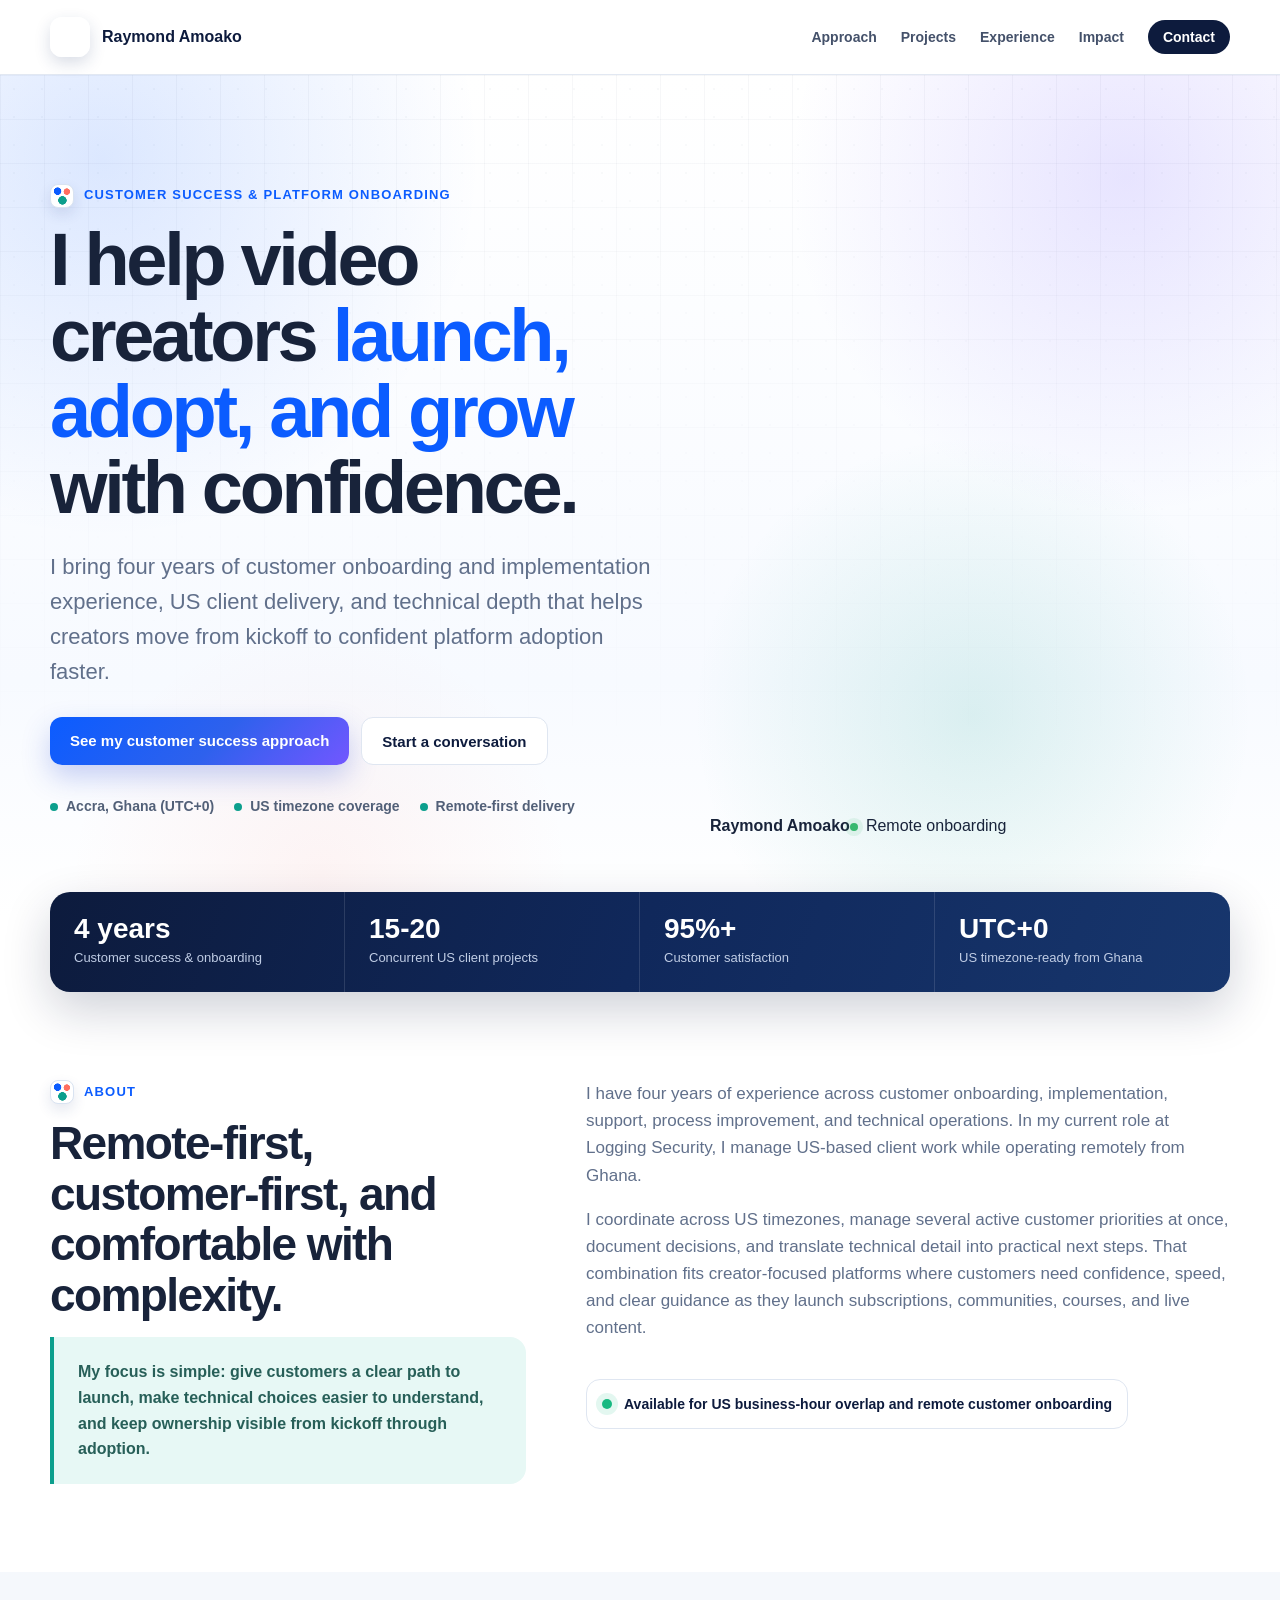
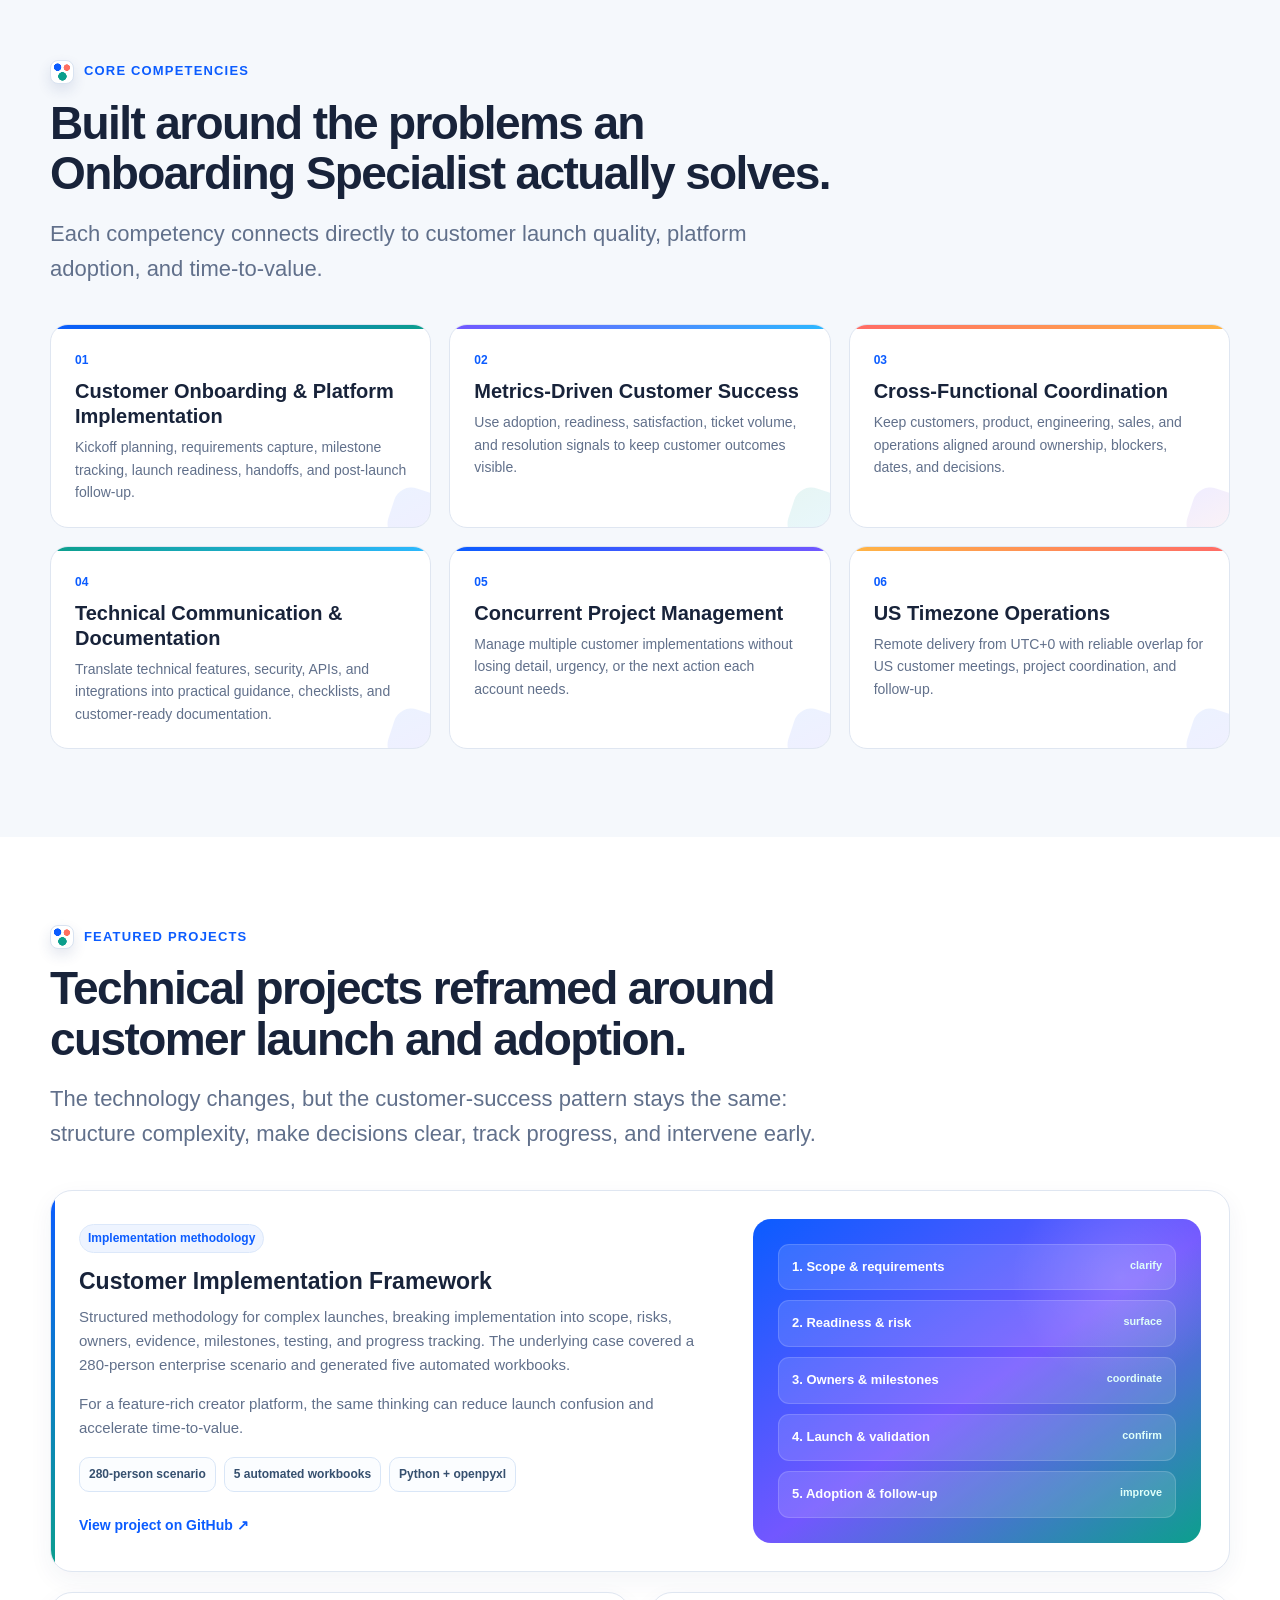
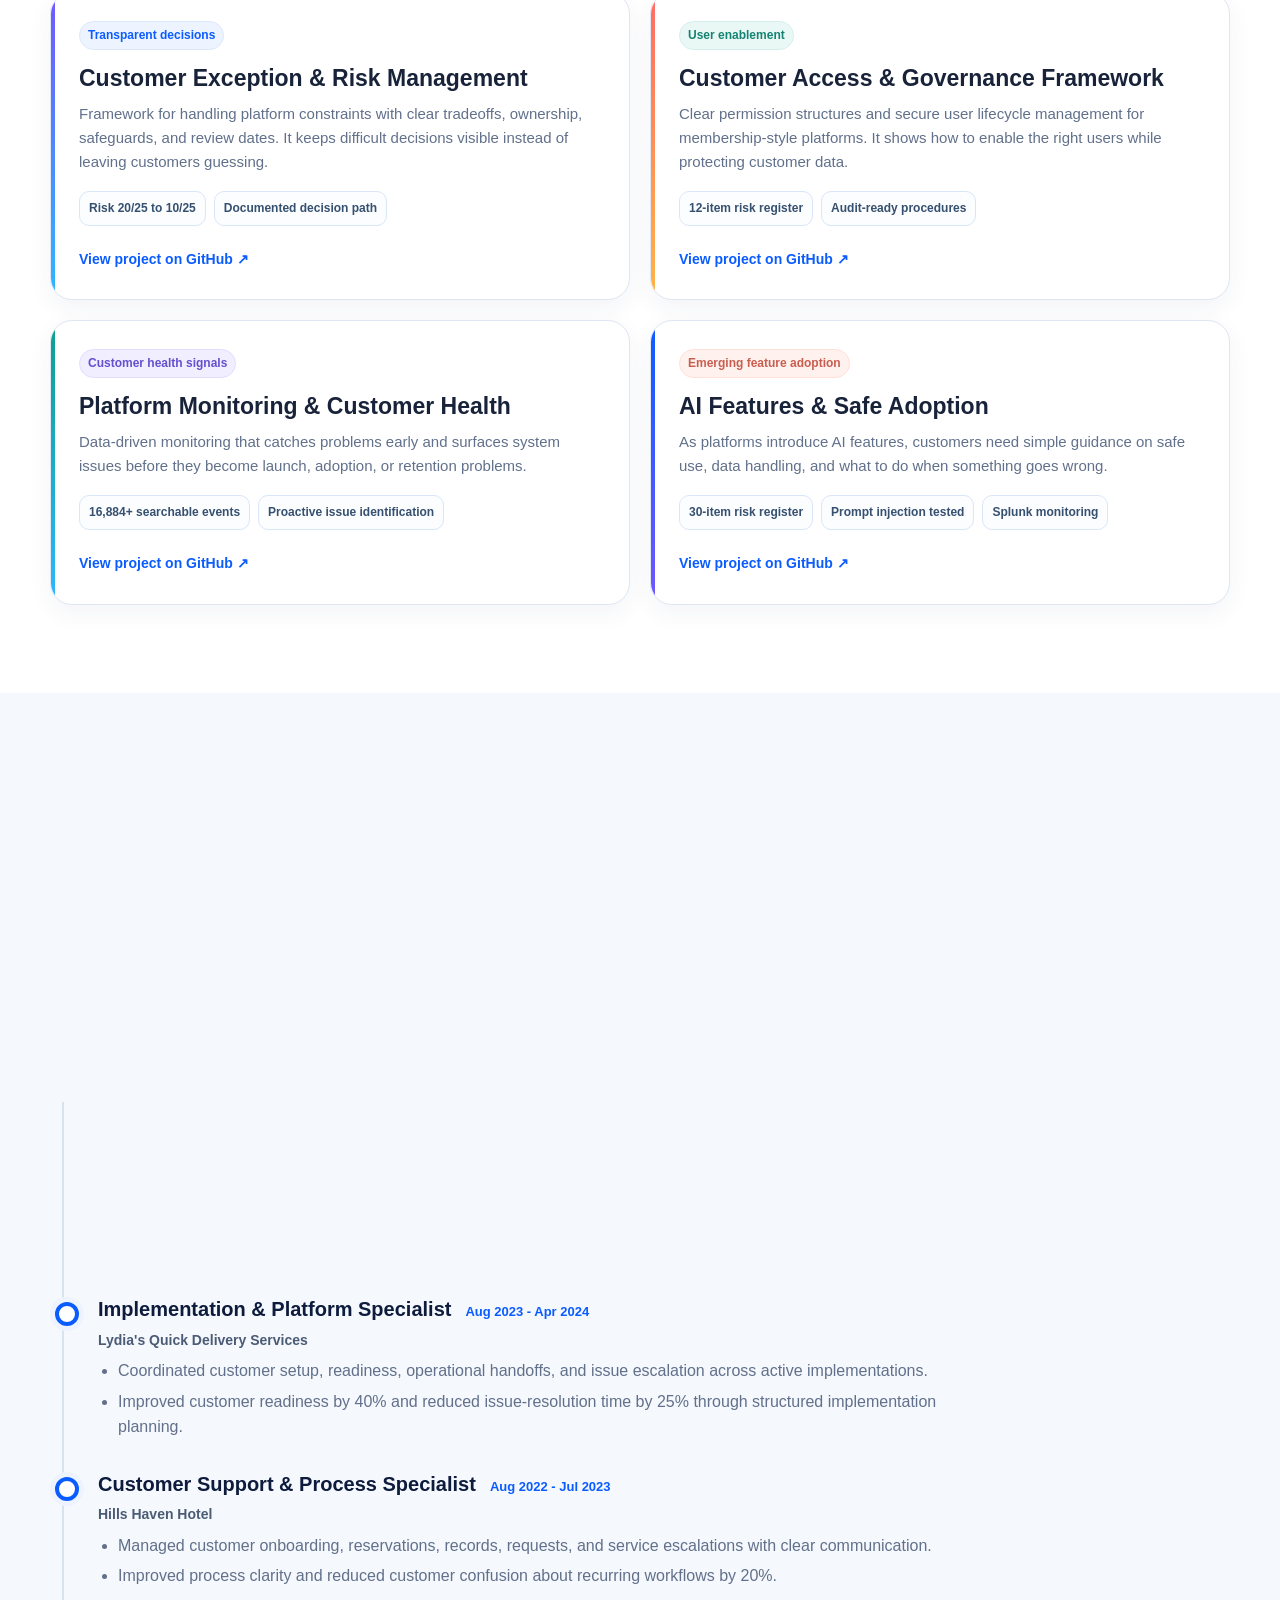
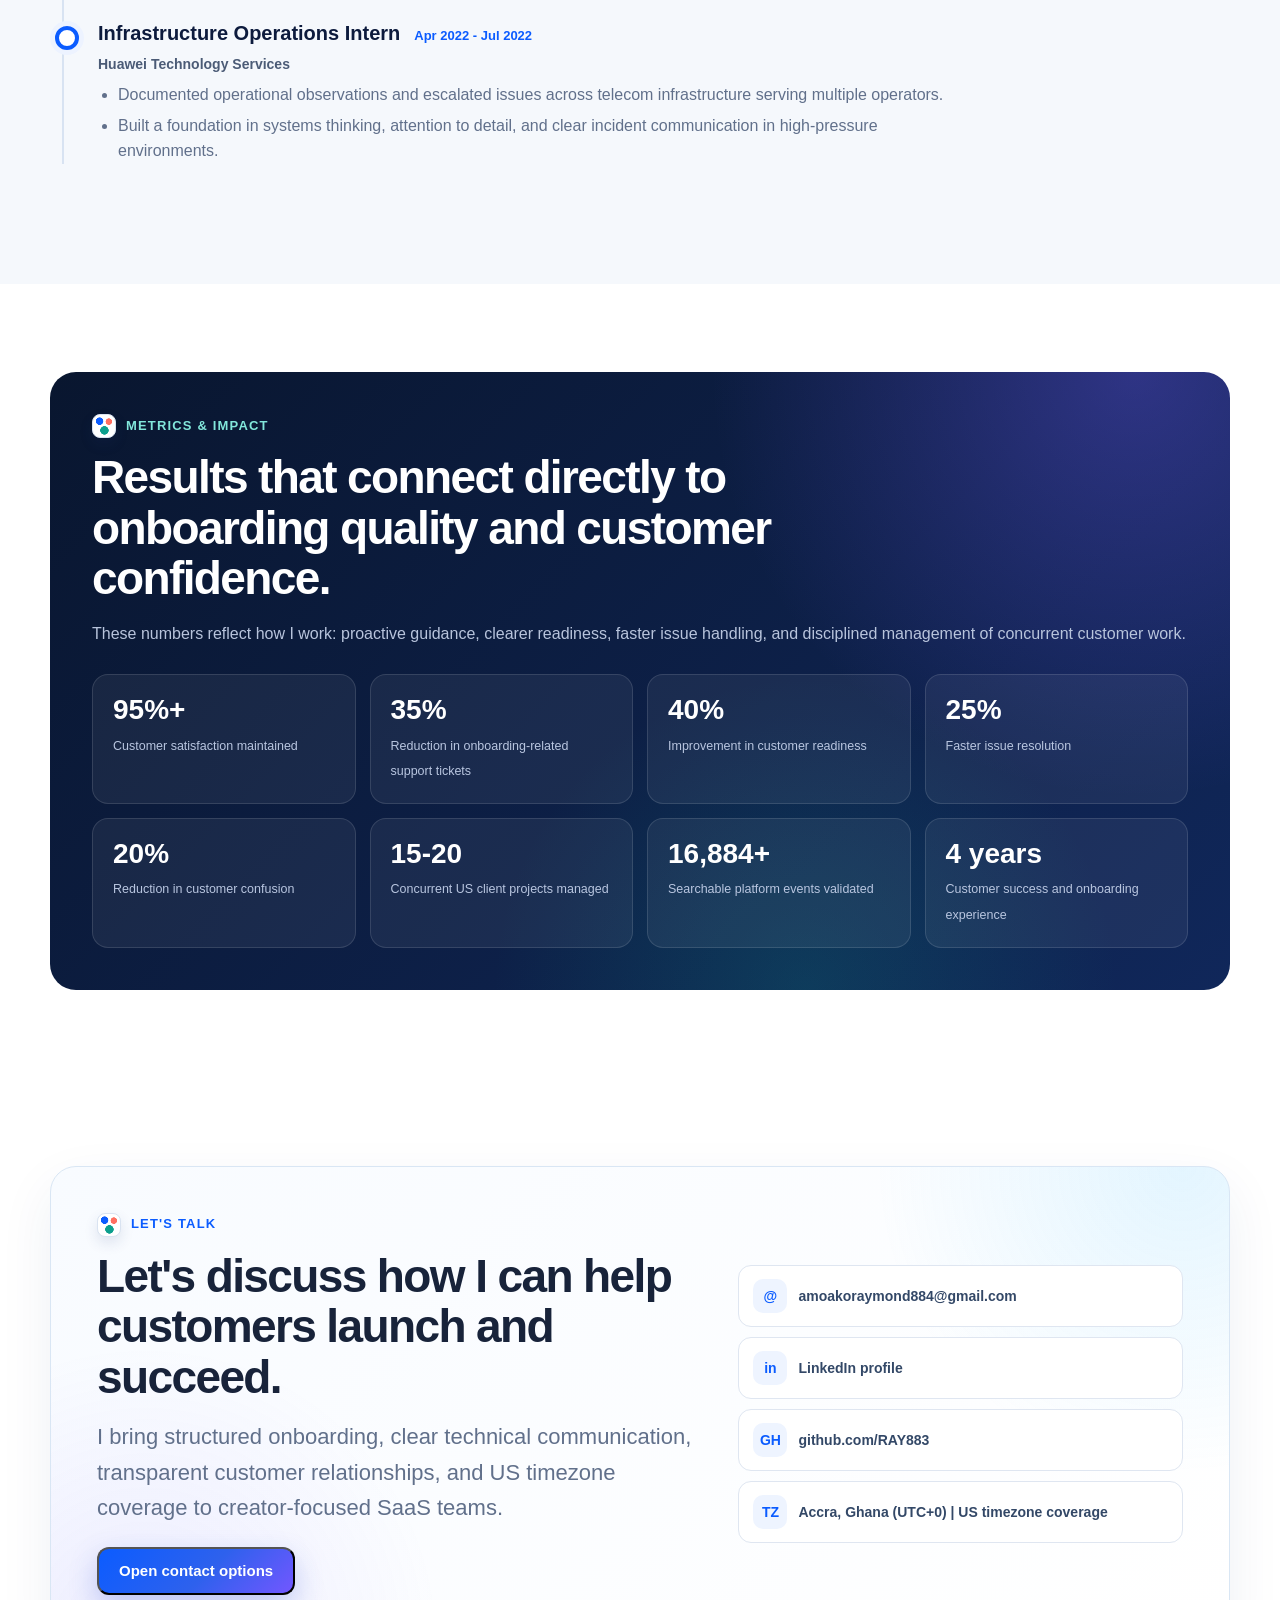
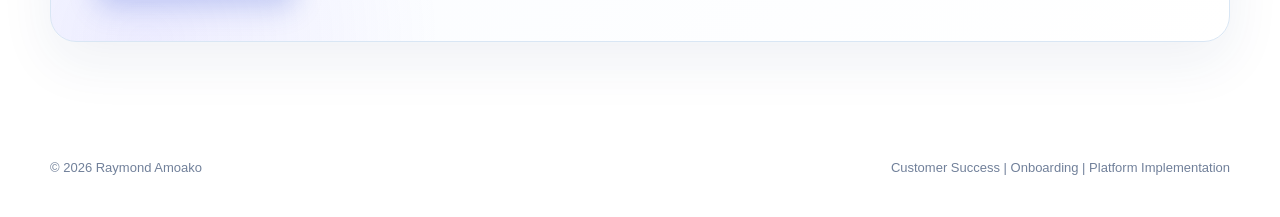
==== commit 6e71c428: "Place compact round portrait at top right" ====
--- a/index.html
+++ b/index.html
@@ -1,13 +1 @@
-<!doctype html><html lang="en"><head><meta charset="utf-8"><meta name="viewport" content="width=device-width,initial-scale=1"><meta name="description" content="Raymond Amoako - customer success, onboarding and platform implementation for creator-focused SaaS."><meta name="theme-color" content="#0b5cff"><title>Raymond Amoako | Customer Success & Onboarding</title><link rel="stylesheet" href="style.css"><link rel="stylesheet" href="enhanced.css"></head><body><header class="navw"><div class="ct nav"><a href="#top" class="brand" data-scroll="top"><img class="nav-avatar" src="portrait.webp?v=20260817" alt="Raymond Amoako"><span>Raymond Amoako</span></a><button class="menu" id="mb" aria-label="Menu">☰</button><nav class="links" id="nl"><a href="#approach">Approach</a><a href="#projects">Projects</a><a href="#experience">Experience</a><a href="#impact">Impact</a><button class="cta nav-contact" type="button" data-contact>Contact</button></nav></div></header><main id="top">
-<section class="hero"><div class="ct hg"><div><div class="eye">Customer Success & Platform Onboarding</div><h1>I help video creators <span>launch, adopt, and grow</span> with confidence.</h1><p class="lead">I bring four years of customer onboarding and implementation experience, US client delivery, and technical depth that helps creators move from kickoff to confident platform adoption faster.</p><div class="actions"><a class="btn primary" href="#approach" data-scroll="approach">See my customer success approach</a><button class="btn secondary" type="button" data-contact>Start a conversation</button></div><div class="trust"><span><i class="dot"></i>Accra, Ghana (UTC+0)</span><span><i class="dot"></i>US timezone coverage</span><span><i class="dot"></i>Remote-first delivery</span></div></div><aside class="profile profile-compact"><div class="profile-row"><div class="ps ps-small"><img src="portrait.webp?v=20260817" alt="Professional portrait of Raymond Amoako"></div><div class="pi"><span class="kick">Raymond Amoako</span><h3>Customer success with technical judgment.</h3><p class="profile-note"><span class="online-dot"></span>Available for remote onboarding</p></div></div><div class="profile-metrics"><div><b>4 years</b><span>Customer success</span></div><div><b>15-20</b><span>Concurrent projects</span></div><div><b>95%+</b><span>Satisfaction</span></div><div><b>US</b><span>Timezone coverage</span></div></div><div class="profile-actions"><a href="https://www.linkedin.com/in/raymond-amoako-a57b2a271" target="_blank" rel="noopener">LinkedIn ↗</a><a href="https://github.com/RAY883" target="_blank" rel="noopener">GitHub ↗</a></div></aside></div></section>
-<div class="stats"><div class="ct sg"><div class="st"><b>4 years</b><span>Customer success & onboarding</span></div><div class="st"><b>15-20</b><span>Concurrent US client projects</span></div><div class="st"><b>95%+</b><span>Customer satisfaction</span></div><div class="st"><b>UTC+0</b><span>US timezone-ready from Ghana</span></div></div></div>
-<section class="sec" id="about"><div class="ct about"><div><div class="eye">About</div><h2>Remote-first, customer-first, and comfortable with complexity.</h2><div class="note">My focus is simple: give customers a clear path to launch, make technical choices easier to understand, and keep ownership visible from kickoff through adoption.</div></div><div class="copy"><p>I have four years of experience across customer onboarding, implementation, support, process improvement, and technical operations. In my current role at Logging Security, I manage US-based client work while operating remotely from Ghana.</p><p>I coordinate across US timezones, manage several active customer priorities at once, document decisions, and translate technical detail into practical next steps. That combination fits creator-focused platforms where customers need confidence, speed, and clear guidance as they launch subscriptions, communities, courses, and live content.</p><div class="avail"><span class="pulse"></span>Available for US business-hour overlap and remote customer onboarding</div></div></div></section>
-<section class="sec soft" id="approach"><div class="ct"><div class="head"><div class="eye">Core competencies</div><h2>Built around the problems an Onboarding Specialist actually solves.</h2><p class="lead">Each competency connects directly to customer launch quality, platform adoption, and time-to-value.</p></div><div class="cg"><article class="comp"><div class="num">01</div><h3>Customer Onboarding & Platform Implementation</h3><p>Kickoff planning, requirements capture, milestone tracking, launch readiness, handoffs, and post-launch follow-up.</p></article><article class="comp"><div class="num">02</div><h3>Metrics-Driven Customer Success</h3><p>Use adoption, readiness, satisfaction, ticket volume, and resolution signals to keep customer outcomes visible.</p></article><article class="comp"><div class="num">03</div><h3>Cross-Functional Coordination</h3><p>Keep customers, product, engineering, sales, and operations aligned around ownership, blockers, dates, and decisions.</p></article><article class="comp"><div class="num">04</div><h3>Technical Communication & Documentation</h3><p>Translate technical features, security, APIs, and integrations into practical guidance, checklists, and customer-ready documentation.</p></article><article class="comp"><div class="num">05</div><h3>Concurrent Project Management</h3><p>Manage multiple customer implementations without losing detail, urgency, or the next action each account needs.</p></article><article class="comp"><div class="num">06</div><h3>US Timezone Operations</h3><p>Remote delivery from UTC+0 with reliable overlap for US customer meetings, project coordination, and follow-up.</p></article></div></div></section>
-<section class="sec" id="projects"><div class="ct"><div class="head"><div class="eye">Featured projects</div><h2>Technical projects reframed around customer launch and adoption.</h2><p class="lead">The technology changes, but the customer-success pattern stays the same: structure complexity, make decisions clear, track progress, and intervene early.</p></div><div class="pg"><article class="proj feature"><div><span class="pt">Implementation methodology</span><h3>Customer Implementation Framework</h3><p>Structured methodology for complex launches, breaking implementation into scope, risks, owners, evidence, milestones, testing, and progress tracking. The underlying case covered a 280-person enterprise scenario and generated five automated workbooks.</p><p>For a feature-rich creator platform, the same thinking can reduce launch confusion and accelerate time-to-value.</p><div class="pills"><span class="pill">280-person scenario</span><span class="pill">5 automated workbooks</span><span class="pill">Python + openpyxl</span></div><a class="plink" href="https://github.com/RAY883/ISO-27001-Endpoint-Data-Protection-Governance" target="_blank" rel="noopener">View project on GitHub ↗</a></div><div class="visual"><div class="flow">1. Scope & requirements <small>clarify</small></div><div class="flow">2. Readiness & risk <small>surface</small></div><div class="flow">3. Owners & milestones <small>coordinate</small></div><div class="flow">4. Launch & validation <small>confirm</small></div><div class="flow">5. Adoption & follow-up <small>improve</small></div></div></article>
-<article class="proj"><span class="pt">Transparent decisions</span><h3>Customer Exception & Risk Management</h3><p>Framework for handling platform constraints with clear tradeoffs, ownership, safeguards, and review dates. It keeps difficult decisions visible instead of leaving customers guessing.</p><div class="pills"><span class="pill">Risk 20/25 to 10/25</span><span class="pill">Documented decision path</span></div><a class="plink" href="https://github.com/RAY883/Risk-Acceptance-Security-Exception-Management" target="_blank" rel="noopener">View project on GitHub ↗</a></article>
-<article class="proj"><span class="pt">User enablement</span><h3>Customer Access & Governance Framework</h3><p>Clear permission structures and secure user lifecycle management for membership-style platforms. It shows how to enable the right users while protecting customer data.</p><div class="pills"><span class="pill">12-item risk register</span><span class="pill">Audit-ready procedures</span></div><a class="plink" href="https://github.com/RAY883/iam-joiner-mover-leaver-access-governance" target="_blank" rel="noopener">View project on GitHub ↗</a></article>
-<article class="proj"><span class="pt">Customer health signals</span><h3>Platform Monitoring & Customer Health</h3><p>Data-driven monitoring that catches problems early and surfaces system issues before they become launch, adoption, or retention problems.</p><div class="pills"><span class="pill">16,884+ searchable events</span><span class="pill">Proactive issue identification</span></div><a class="plink" href="https://github.com/RAY883/active-directory-splunk-siem-lab" target="_blank" rel="noopener">View project on GitHub ↗</a></article>
-<article class="proj"><span class="pt">Emerging feature adoption</span><h3>AI Features & Safe Adoption</h3><p>As platforms introduce AI features, customers need simple guidance on safe use, data handling, and what to do when something goes wrong.</p><div class="pills"><span class="pill">30-item risk register</span><span class="pill">Prompt injection tested</span><span class="pill">Splunk monitoring</span></div><a class="plink" href="https://github.com/RAY883/AI-Security-Governance-and-Incident-Readiness" target="_blank" rel="noopener">View project on GitHub ↗</a></article></div></div></section>
-<section class="sec soft" id="experience"><div class="ct"><div class="head"><div class="eye">Experience timeline</div><h2>Four years of progression toward customer onboarding and implementation.</h2><p class="lead">The pattern across every role is consistent: clarify needs, coordinate people, document the work, and keep the customer moving.</p></div><div class="tl"><article class="ti"><div class="meta"><h3>Onboarding & Customer Success Specialist</h3><span>May 2024 - Present</span></div><div class="co">Logging Security | Remote | US-based clients</div><ul><li>Manage 15-20 concurrent US client onboarding and implementation priorities, keeping requirements, timelines, and deliverables clear.</li><li>Translate technical topics into simple guidance and maintain 95%+ customer satisfaction through proactive communication and follow-through.</li></ul></article><article class="ti"><div class="meta"><h3>Implementation & Platform Specialist</h3><span>Aug 2023 - Apr 2024</span></div><div class="co">Lydia's Quick Delivery Services</div><ul><li>Coordinated customer setup, readiness, operational handoffs, and issue escalation across active implementations.</li><li>Improved customer readiness by 40% and reduced issue-resolution time by 25% through structured implementation planning.</li></ul></article><article class="ti"><div class="meta"><h3>Customer Support & Process Specialist</h3><span>Aug 2022 - Jul 2023</span></div><div class="co">Hills Haven Hotel</div><ul><li>Managed customer onboarding, reservations, records, requests, and service escalations with clear communication.</li><li>Improved process clarity and reduced customer confusion about recurring workflows by 20%.</li></ul></article><article class="ti"><div class="meta"><h3>Infrastructure Operations Intern</h3><span>Apr 2022 - Jul 2022</span></div><div class="co">Huawei Technology Services</div><ul><li>Documented operational observations and escalated issues across telecom infrastructure serving multiple operators.</li><li>Built a foundation in systems thinking, attention to detail, and clear incident communication in high-pressure environments.</li></ul></article></div></div></section>
-<section class="sec" id="impact"><div class="ct impact"><div class="eye" style="color:#82e7db">Metrics & impact</div><h2>Results that connect directly to onboarding quality and customer confidence.</h2><p>These numbers reflect how I work: proactive guidance, clearer readiness, faster issue handling, and disciplined management of concurrent customer work.</p><div class="ig"><div class="ic"><b>95%+</b><span>Customer satisfaction maintained</span></div><div class="ic"><b>35%</b><span>Reduction in onboarding-related support tickets</span></div><div class="ic"><b>40%</b><span>Improvement in customer readiness</span></div><div class="ic"><b>25%</b><span>Faster issue resolution</span></div><div class="ic"><b>20%</b><span>Reduction in customer confusion</span></div><div class="ic"><b>15-20</b><span>Concurrent US client projects managed</span></div><div class="ic"><b>16,884+</b><span>Searchable platform events validated</span></div><div class="ic"><b>4 years</b><span>Customer success and onboarding experience</span></div></div></div></section>
-<section class="sec" id="contact"><div class="ct contact"><div><div class="eye">Let's talk</div><h2>Let's discuss how I can help customers launch and succeed.</h2><p class="lead">I bring structured onboarding, clear technical communication, transparent customer relationships, and US timezone coverage to creator-focused SaaS teams.</p><button class="btn primary" type="button" data-contact>Open contact options</button></div><div class="cl"><a href="mailto:amoakoraymond884@gmail.com"><span class="mini">@</span>amoakoraymond884@gmail.com</a><a href="https://www.linkedin.com/in/raymond-amoako-a57b2a271" target="_blank" rel="noopener"><span class="mini">in</span>LinkedIn profile</a><a href="https://github.com/RAY883" target="_blank" rel="noopener"><span class="mini">GH</span>github.com/RAY883</a><div><span class="mini">TZ</span>Accra, Ghana (UTC+0) | US timezone coverage</div></div></div></section></main><footer><div class="ct fr"><span>© 2026 Raymond Amoako</span><span>Customer Success | Onboarding | Platform Implementation</span></div></footer><div class="contact-modal" id="contactModal" aria-hidden="true" role="dialog" aria-modal="true" aria-labelledby="contactTitle"><div class="modal-backdrop" data-close></div><div class="modal-card"><button class="modal-close" type="button" data-close aria-label="Close">×</button><img class="modal-avatar" src="portrait.webp?v=20260817" alt="Raymond Amoako"><span class="modal-kicker">Let's connect</span><h2 id="contactTitle">Start a conversation with Raymond.</h2><p>Choose the channel that works best. I respond across US business-hour overlap.</p><div class="modal-links"><a href="mailto:amoakoraymond884@gmail.com?subject=Customer%20Success%20Conversation"><span>@</span><div><b>Email</b><small>amoakoraymond884@gmail.com</small></div><i>→</i></a><a href="https://www.linkedin.com/in/raymond-amoako-a57b2a271" target="_blank" rel="noopener"><span>in</span><div><b>LinkedIn</b><small>Connect professionally</small></div><i>↗</i></a><a href="https://github.com/RAY883" target="_blank" rel="noopener"><span>GH</span><div><b>GitHub</b><small>Review project evidence</small></div><i>↗</i></a></div><button class="copy-email" type="button" id="copyEmail">Copy email address</button><div class="copy-status" id="copyStatus" aria-live="polite"></div></div></div><script>(()=>{const b=document.getElementById('mb'),n=document.getElementById('nl'),m=document.getElementById('contactModal'),st=document.getElementById('copyStatus');const go=id=>{const e=id==='top'?document.body:document.getElementById(id);if(!e)return;window.scrollTo({top:id==='top'?0:e.getBoundingClientRect().top+scrollY-76,behavior:'smooth'});n.classList.remove('open')};b.onclick=()=>n.classList.toggle('open');document.querySelectorAll('a[href^="#"], [data-scroll]').forEach(a=>a.onclick=e=>{const id=(a.dataset.scroll||a.getAttribute('href')||'').replace('#','');if(id){e.preventDefault();go(id)}});const open=()=>{m.classList.add('open');m.setAttribute('aria-hidden','false');document.body.classList.add('modal-open')},close=()=>{m.classList.remove('open');m.setAttribute('aria-hidden','true');document.body.classList.remove('modal-open')};document.querySelectorAll('[data-contact]').forEach(x=>x.onclick=open);document.querySelectorAll('[data-close]').forEach(x=>x.onclick=close);document.addEventListener('keydown',e=>{if(e.key==='Escape')close()});document.getElementById('copyEmail').onclick=async()=>{try{await navigator.clipboard.writeText('amoakoraymond884@gmail.com');st.textContent='Email copied to clipboard.'}catch{st.textContent='amoakoraymond884@gmail.com'}setTimeout(()=>st.textContent='',2300)};const items=document.querySelectorAll('.comp,.proj,.ti,.st,.ic,.profile,.head,.about,.contact');items.forEach(x=>x.classList.add('fx'));const ob=new IntersectionObserver(es=>es.forEach(e=>{if(e.isIntersecting){e.target.classList.add('show');ob.unobserve(e.target)}}),{threshold:.08});items.forEach(x=>ob.observe(x));})();</script></body></html>+<!doctype html><html lang="en"><head><meta charset="utf-8"><meta name="viewport" content="width=device-width,initial-scale=1"><meta name="description" content="Raymond Amoako - customer success, onboarding and platform implementation for creator-focused SaaS."><meta name="theme-color" content="#0b5cff"><title>Raymond Amoako | Customer Success & Onboarding</title><link rel="stylesheet" href="style.css"><link rel="stylesheet" href="enhanced.css"></head><body><header class="navw"><div class="ct nav"><a href="#top" class="brand" data-scroll="top"><img class="nav-avatar" src="portrait.webp?v=20260817b" alt="Raymond Amoako"><span>Raymond Amoako</span></a><button class="menu" id="mb" aria-label="Menu">☰</button><nav class="links" id="nl"><a href="#approach">Approach</a><a href="#projects">Projects</a><a href="#experience">Experience</a><a href="#impact">Impact</a><button class="cta nav-contact" type="button" data-contact>Contact</button></nav></div></header><main id="top"><section class="hero"><div class="ct hg"><div><div class="eye">Customer Success & Platform Onboarding</div><h1>I help video creators <span>launch, adopt, and grow</span> with confidence.</h1><p class="lead">I bring four years of customer onboarding and implementation experience, US client delivery, and technical depth that helps creators move from kickoff to confident platform adoption faster.</p><div class="actions"><a class="btn primary" href="#approach" data-scroll="approach">See my customer success approach</a><button class="btn secondary" type="button" data-contact>Start a conversation</button></div><div class="trust"><span><i class="dot"></i>Accra, Ghana (UTC+0)</span><span><i class="dot"></i>US timezone coverage</span><span><i class="dot"></i>Remote-first delivery</span></div></div><aside class="hero-avatar-card" aria-label="Raymond Amoako profile"><div class="hero-avatar-ring"><img src="portrait.webp?v=20260817b" alt="Professional portrait of Raymond Amoako"></div><div class="hero-avatar-copy"><strong>Raymond Amoako</strong><span><i class="online-dot"></i>Remote onboarding</span></div></aside></div></section><div class="stats"><div class="ct sg"><div class="st"><b>4 years</b><span>Customer success & onboarding</span></div><div class="st"><b>15-20</b><span>Concurrent US client projects</span></div><div class="st"><b>95%+</b><span>Customer satisfaction</span></div><div class="st"><b>UTC+0</b><span>US timezone-ready from Ghana</span></div></div></div><section class="sec" id="about"><div class="ct about"><div><div class="eye">About</div><h2>Remote-first, customer-first, and comfortable with complexity.</h2><div class="note">My focus is simple: give customers a clear path to launch, make technical choices easier to understand, and keep ownership visible from kickoff through adoption.</div></div><div class="copy"><p>I have four years of experience across customer onboarding, implementation, support, process improvement, and technical operations. In my current role at Logging Security, I manage US-based client work while operating remotely from Ghana.</p><p>I coordinate across US timezones, manage several active customer priorities at once, document decisions, and translate technical detail into practical next steps. That combination fits creator-focused platforms where customers need confidence, speed, and clear guidance as they launch subscriptions, communities, courses, and live content.</p><div class="avail"><span class="pulse"></span>Available for US business-hour overlap and remote customer onboarding</div></div></div></section><section class="sec soft" id="approach"><div class="ct"><div class="head"><div class="eye">Core competencies</div><h2>Built around the problems an Onboarding Specialist actually solves.</h2><p class="lead">Each competency connects directly to customer launch quality, platform adoption, and time-to-value.</p></div><div class="cg"><article class="comp"><div class="num">01</div><h3>Customer Onboarding & Platform Implementation</h3><p>Kickoff planning, requirements capture, milestone tracking, launch readiness, handoffs, and post-launch follow-up.</p></article><article class="comp"><div class="num">02</div><h3>Metrics-Driven Customer Success</h3><p>Use adoption, readiness, satisfaction, ticket volume, and resolution signals to keep customer outcomes visible.</p></article><article class="comp"><div class="num">03</div><h3>Cross-Functional Coordination</h3><p>Keep customers, product, engineering, sales, and operations aligned around ownership, blockers, dates, and decisions.</p></article><article class="comp"><div class="num">04</div><h3>Technical Communication & Documentation</h3><p>Translate technical features, security, APIs, and integrations into practical guidance, checklists, and customer-ready documentation.</p></article><article class="comp"><div class="num">05</div><h3>Concurrent Project Management</h3><p>Manage multiple customer implementations without losing detail, urgency, or the next action each account needs.</p></article><article class="comp"><div class="num">06</div><h3>US Timezone Operations</h3><p>Remote delivery from UTC+0 with reliable overlap for US customer meetings, project coordination, and follow-up.</p></article></div></div></section><section class="sec" id="projects"><div class="ct"><div class="head"><div class="eye">Featured projects</div><h2>Technical projects reframed around customer launch and adoption.</h2><p class="lead">The technology changes, but the customer-success pattern stays the same: structure complexity, make decisions clear, track progress, and intervene early.</p></div><div class="pg"><article class="proj feature"><div><span class="pt">Implementation methodology</span><h3>Customer Implementation Framework</h3><p>Structured methodology for complex launches, breaking implementation into scope, risks, owners, evidence, milestones, testing, and progress tracking. The underlying case covered a 280-person enterprise scenario and generated five automated workbooks.</p><p>For a feature-rich creator platform, the same thinking can reduce launch confusion and accelerate time-to-value.</p><div class="pills"><span class="pill">280-person scenario</span><span class="pill">5 automated workbooks</span><span class="pill">Python + openpyxl</span></div><a class="plink" href="https://github.com/RAY883/ISO-27001-Endpoint-Data-Protection-Governance" target="_blank" rel="noopener">View project on GitHub ↗</a></div><div class="visual"><div class="flow">1. Scope & requirements <small>clarify</small></div><div class="flow">2. Readiness & risk <small>surface</small></div><div class="flow">3. Owners & milestones <small>coordinate</small></div><div class="flow">4. Launch & validation <small>confirm</small></div><div class="flow">5. Adoption & follow-up <small>improve</small></div></div></article><article class="proj"><span class="pt">Transparent decisions</span><h3>Customer Exception & Risk Management</h3><p>Framework for handling platform constraints with clear tradeoffs, ownership, safeguards, and review dates. It keeps difficult decisions visible instead of leaving customers guessing.</p><div class="pills"><span class="pill">Risk 20/25 to 10/25</span><span class="pill">Documented decision path</span></div><a class="plink" href="https://github.com/RAY883/Risk-Acceptance-Security-Exception-Management" target="_blank" rel="noopener">View project on GitHub ↗</a></article><article class="proj"><span class="pt">User enablement</span><h3>Customer Access & Governance Framework</h3><p>Clear permission structures and secure user lifecycle management for membership-style platforms. It shows how to enable the right users while protecting customer data.</p><div class="pills"><span class="pill">12-item risk register</span><span class="pill">Audit-ready procedures</span></div><a class="plink" href="https://github.com/RAY883/iam-joiner-mover-leaver-access-governance" target="_blank" rel="noopener">View project on GitHub ↗</a></article><article class="proj"><span class="pt">Customer health signals</span><h3>Platform Monitoring & Customer Health</h3><p>Data-driven monitoring that catches problems early and surfaces system issues before they become launch, adoption, or retention problems.</p><div class="pills"><span class="pill">16,884+ searchable events</span><span class="pill">Proactive issue identification</span></div><a class="plink" href="https://github.com/RAY883/active-directory-splunk-siem-lab" target="_blank" rel="noopener">View project on GitHub ↗</a></article><article class="proj"><span class="pt">Emerging feature adoption</span><h3>AI Features & Safe Adoption</h3><p>As platforms introduce AI features, customers need simple guidance on safe use, data handling, and what to do when something goes wrong.</p><div class="pills"><span class="pill">30-item risk register</span><span class="pill">Prompt injection tested</span><span class="pill">Splunk monitoring</span></div><a class="plink" href="https://github.com/RAY883/AI-Security-Governance-and-Incident-Readiness" target="_blank" rel="noopener">View project on GitHub ↗</a></article></div></div></section><section class="sec soft" id="experience"><div class="ct"><div class="head"><div class="eye">Experience timeline</div><h2>Four years of progression toward customer onboarding and implementation.</h2><p class="lead">The pattern across every role is consistent: clarify needs, coordinate people, document the work, and keep the customer moving.</p></div><div class="tl"><article class="ti"><div class="meta"><h3>Onboarding & Customer Success Specialist</h3><span>May 2024 - Present</span></div><div class="co">Logging Security | Remote | US-based clients</div><ul><li>Manage 15-20 concurrent US client onboarding and implementation priorities, keeping requirements, timelines, and deliverables clear.</li><li>Translate technical topics into simple guidance and maintain 95%+ customer satisfaction through proactive communication and follow-through.</li></ul></article><article class="ti"><div class="meta"><h3>Implementation & Platform Specialist</h3><span>Aug 2023 - Apr 2024</span></div><div class="co">Lydia's Quick Delivery Services</div><ul><li>Coordinated customer setup, readiness, operational handoffs, and issue escalation across active implementations.</li><li>Improved customer readiness by 40% and reduced issue-resolution time by 25% through structured implementation planning.</li></ul></article><article class="ti"><div class="meta"><h3>Customer Support & Process Specialist</h3><span>Aug 2022 - Jul 2023</span></div><div class="co">Hills Haven Hotel</div><ul><li>Managed customer onboarding, reservations, records, requests, and service escalations with clear communication.</li><li>Improved process clarity and reduced customer confusion about recurring workflows by 20%.</li></ul></article><article class="ti"><div class="meta"><h3>Infrastructure Operations Intern</h3><span>Apr 2022 - Jul 2022</span></div><div class="co">Huawei Technology Services</div><ul><li>Documented operational observations and escalated issues across telecom infrastructure serving multiple operators.</li><li>Built a foundation in systems thinking, attention to detail, and clear incident communication in high-pressure environments.</li></ul></article></div></div></section><section class="sec" id="impact"><div class="ct impact"><div class="eye" style="color:#82e7db">Metrics & impact</div><h2>Results that connect directly to onboarding quality and customer confidence.</h2><p>These numbers reflect how I work: proactive guidance, clearer readiness, faster issue handling, and disciplined management of concurrent customer work.</p><div class="ig"><div class="ic"><b>95%+</b><span>Customer satisfaction maintained</span></div><div class="ic"><b>35%</b><span>Reduction in onboarding-related support tickets</span></div><div class="ic"><b>40%</b><span>Improvement in customer readiness</span></div><div class="ic"><b>25%</b><span>Faster issue resolution</span></div><div class="ic"><b>20%</b><span>Reduction in customer confusion</span></div><div class="ic"><b>15-20</b><span>Concurrent US client projects managed</span></div><div class="ic"><b>16,884+</b><span>Searchable platform events validated</span></div><div class="ic"><b>4 years</b><span>Customer success and onboarding experience</span></div></div></div></section><section class="sec" id="contact"><div class="ct contact"><div><div class="eye">Let's talk</div><h2>Let's discuss how I can help customers launch and succeed.</h2><p class="lead">I bring structured onboarding, clear technical communication, transparent customer relationships, and US timezone coverage to creator-focused SaaS teams.</p><button class="btn primary" type="button" data-contact>Open contact options</button></div><div class="cl"><a href="mailto:amoakoraymond884@gmail.com"><span class="mini">@</span>amoakoraymond884@gmail.com</a><a href="https://www.linkedin.com/in/raymond-amoako-a57b2a271" target="_blank" rel="noopener"><span class="mini">in</span>LinkedIn profile</a><a href="https://github.com/RAY883" target="_blank" rel="noopener"><span class="mini">GH</span>github.com/RAY883</a><div><span class="mini">TZ</span>Accra, Ghana (UTC+0) | US timezone coverage</div></div></div></section></main><footer><div class="ct fr"><span>© 2026 Raymond Amoako</span><span>Customer Success | Onboarding | Platform Implementation</span></div></footer><div class="contact-modal" id="contactModal" aria-hidden="true" role="dialog" aria-modal="true" aria-labelledby="contactTitle"><div class="modal-backdrop" data-close></div><div class="modal-card"><button class="modal-close" type="button" data-close aria-label="Close">×</button><img class="modal-avatar" src="portrait.webp?v=20260817b" alt="Raymond Amoako"><span class="modal-kicker">Let's connect</span><h2 id="contactTitle">Start a conversation with Raymond.</h2><p>Choose the channel that works best. I respond across US business-hour overlap.</p><div class="modal-links"><a href="mailto:amoakoraymond884@gmail.com?subject=Customer%20Success%20Conversation"><span>@</span><div><b>Email</b><small>amoakoraymond884@gmail.com</small></div><i>→</i></a><a href="https://www.linkedin.com/in/raymond-amoako-a57b2a271" target="_blank" rel="noopener"><span>in</span><div><b>LinkedIn</b><small>Connect professionally</small></div><i>↗</i></a><a href="https://github.com/RAY883" target="_blank" rel="noopener"><span>GH</span><div><b>GitHub</b><small>Review project evidence</small></div><i>↗</i></a></div><button class="copy-email" type="button" id="copyEmail">Copy email address</button><div class="copy-status" id="copyStatus" aria-live="polite"></div></div></div><script>(()=>{const b=document.getElementById('mb'),n=document.getElementById('nl'),m=document.getElementById('contactModal'),st=document.getElementById('copyStatus');const go=id=>{const e=id==='top'?document.body:document.getElementById(id);if(!e)return;window.scrollTo({top:id==='top'?0:e.getBoundingClientRect().top+scrollY-76,behavior:'smooth'});n.classList.remove('open')};b.onclick=()=>n.classList.toggle('open');document.querySelectorAll('a[href^="#"], [data-scroll]').forEach(a=>a.onclick=e=>{const id=(a.dataset.scroll||a.getAttribute('href')||'').replace('#','');if(id){e.preventDefault();go(id)}});const open=()=>{m.classList.add('open');m.setAttribute('aria-hidden','false');document.body.classList.add('modal-open')},close=()=>{m.classList.remove('open');m.setAttribute('aria-hidden','true');document.body.classList.remove('modal-open')};document.querySelectorAll('[data-contact]').forEach(x=>x.onclick=open);document.querySelectorAll('[data-close]').forEach(x=>x.onclick=close);document.addEventListener('keydown',e=>{if(e.key==='Escape')close()});document.getElementById('copyEmail').onclick=async()=>{try{await navigator.clipboard.writeText('amoakoraymond884@gmail.com');st.textContent='Email copied to clipboard.'}catch{st.textContent='amoakoraymond884@gmail.com'}setTimeout(()=>st.textContent='',2300)};const items=document.querySelectorAll('.comp,.proj,.ti,.st,.ic,.profile,.head,.about,.contact');items.forEach(x=>x.classList.add('fx'));const ob=new IntersectionObserver(es=>es.forEach(e=>{if(e.isIntersecting){e.target.classList.add('show');ob.unobserve(e.target)}}),{threshold:.08});items.forEach(x=>ob.observe(x));})();</script></body></html>
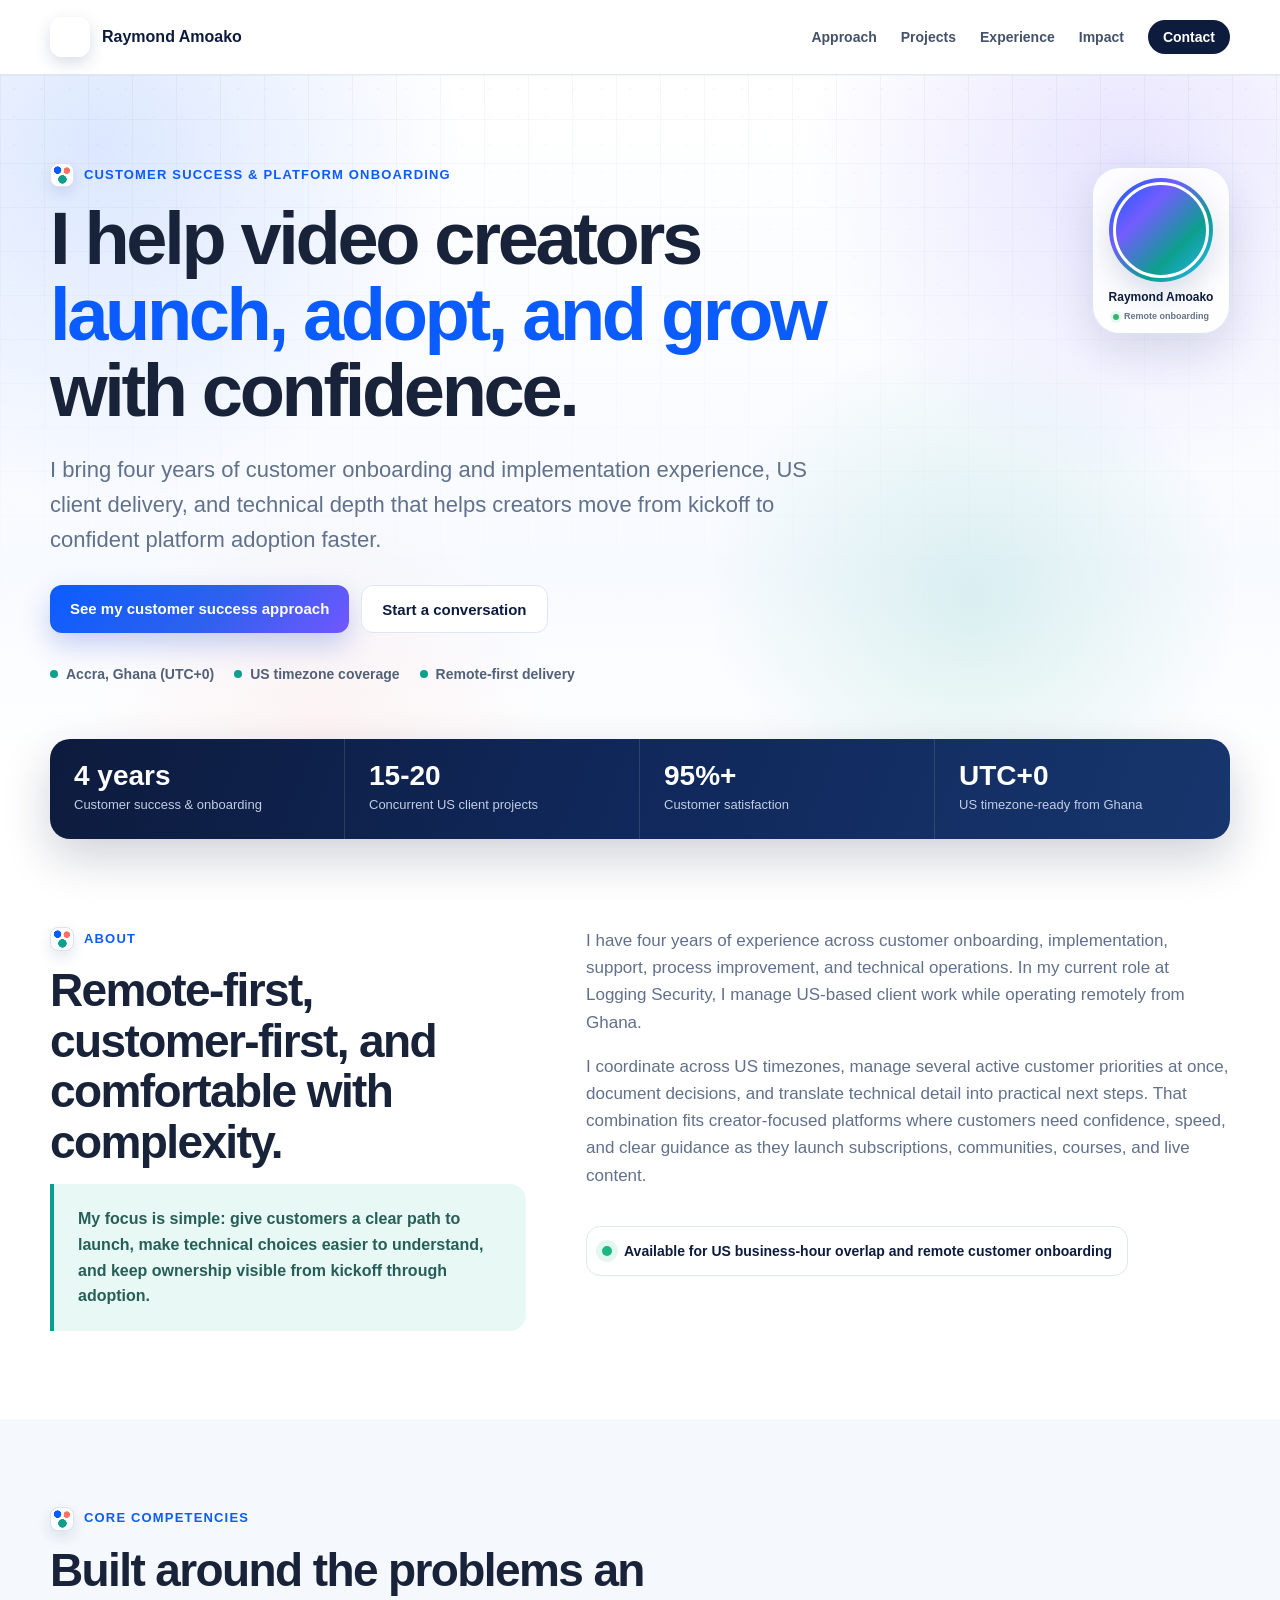
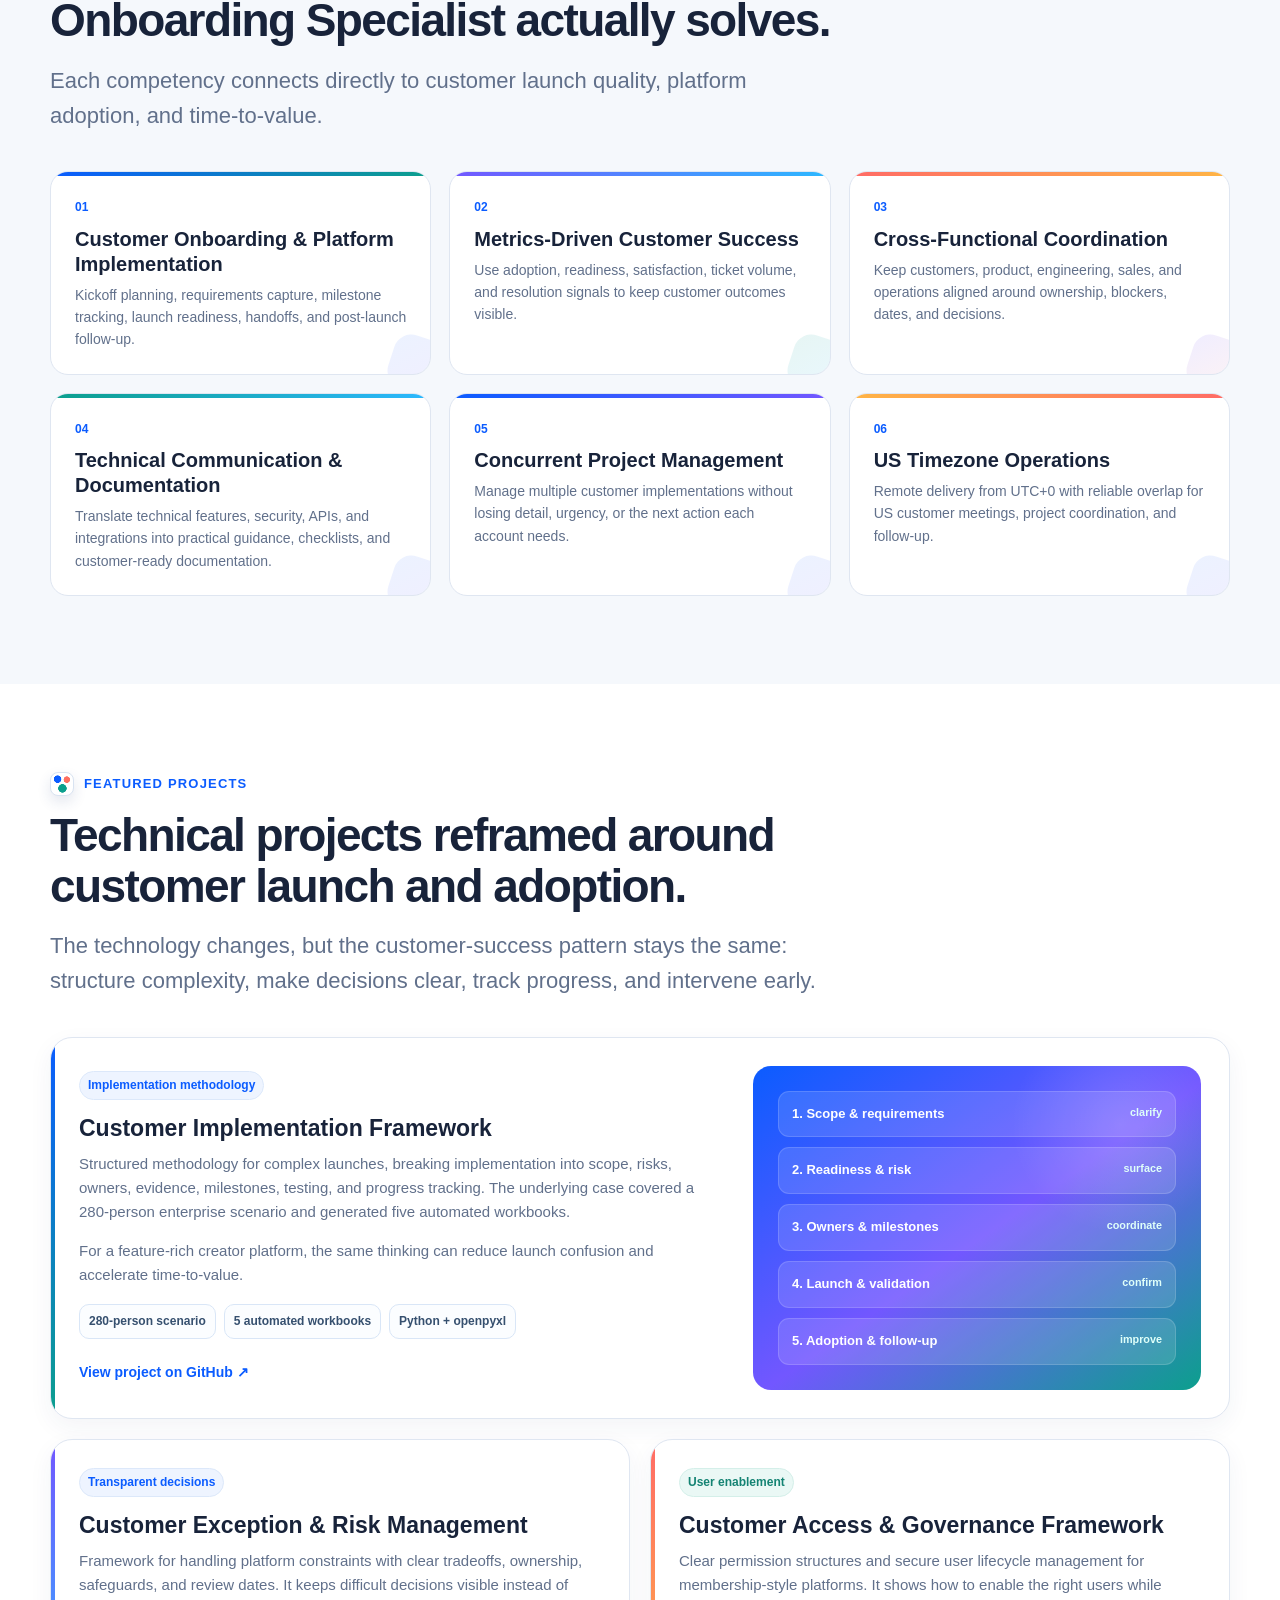
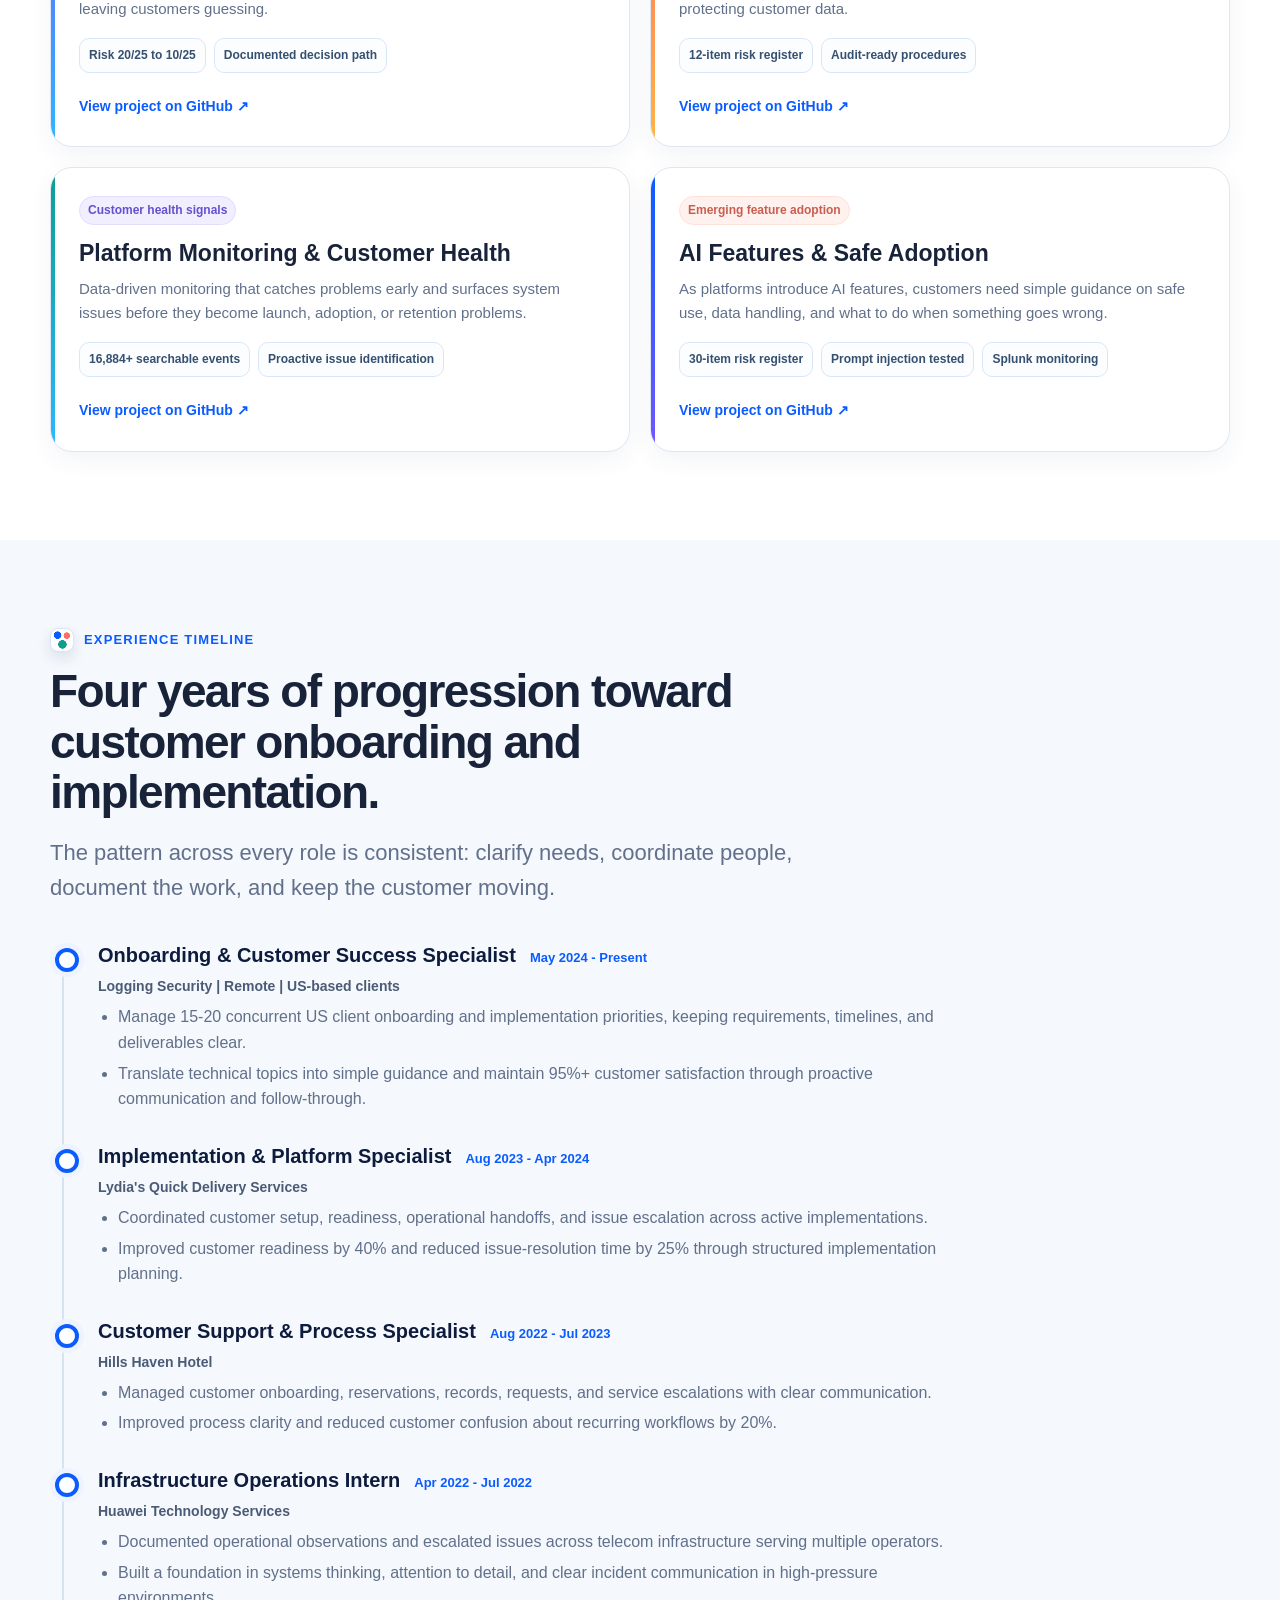
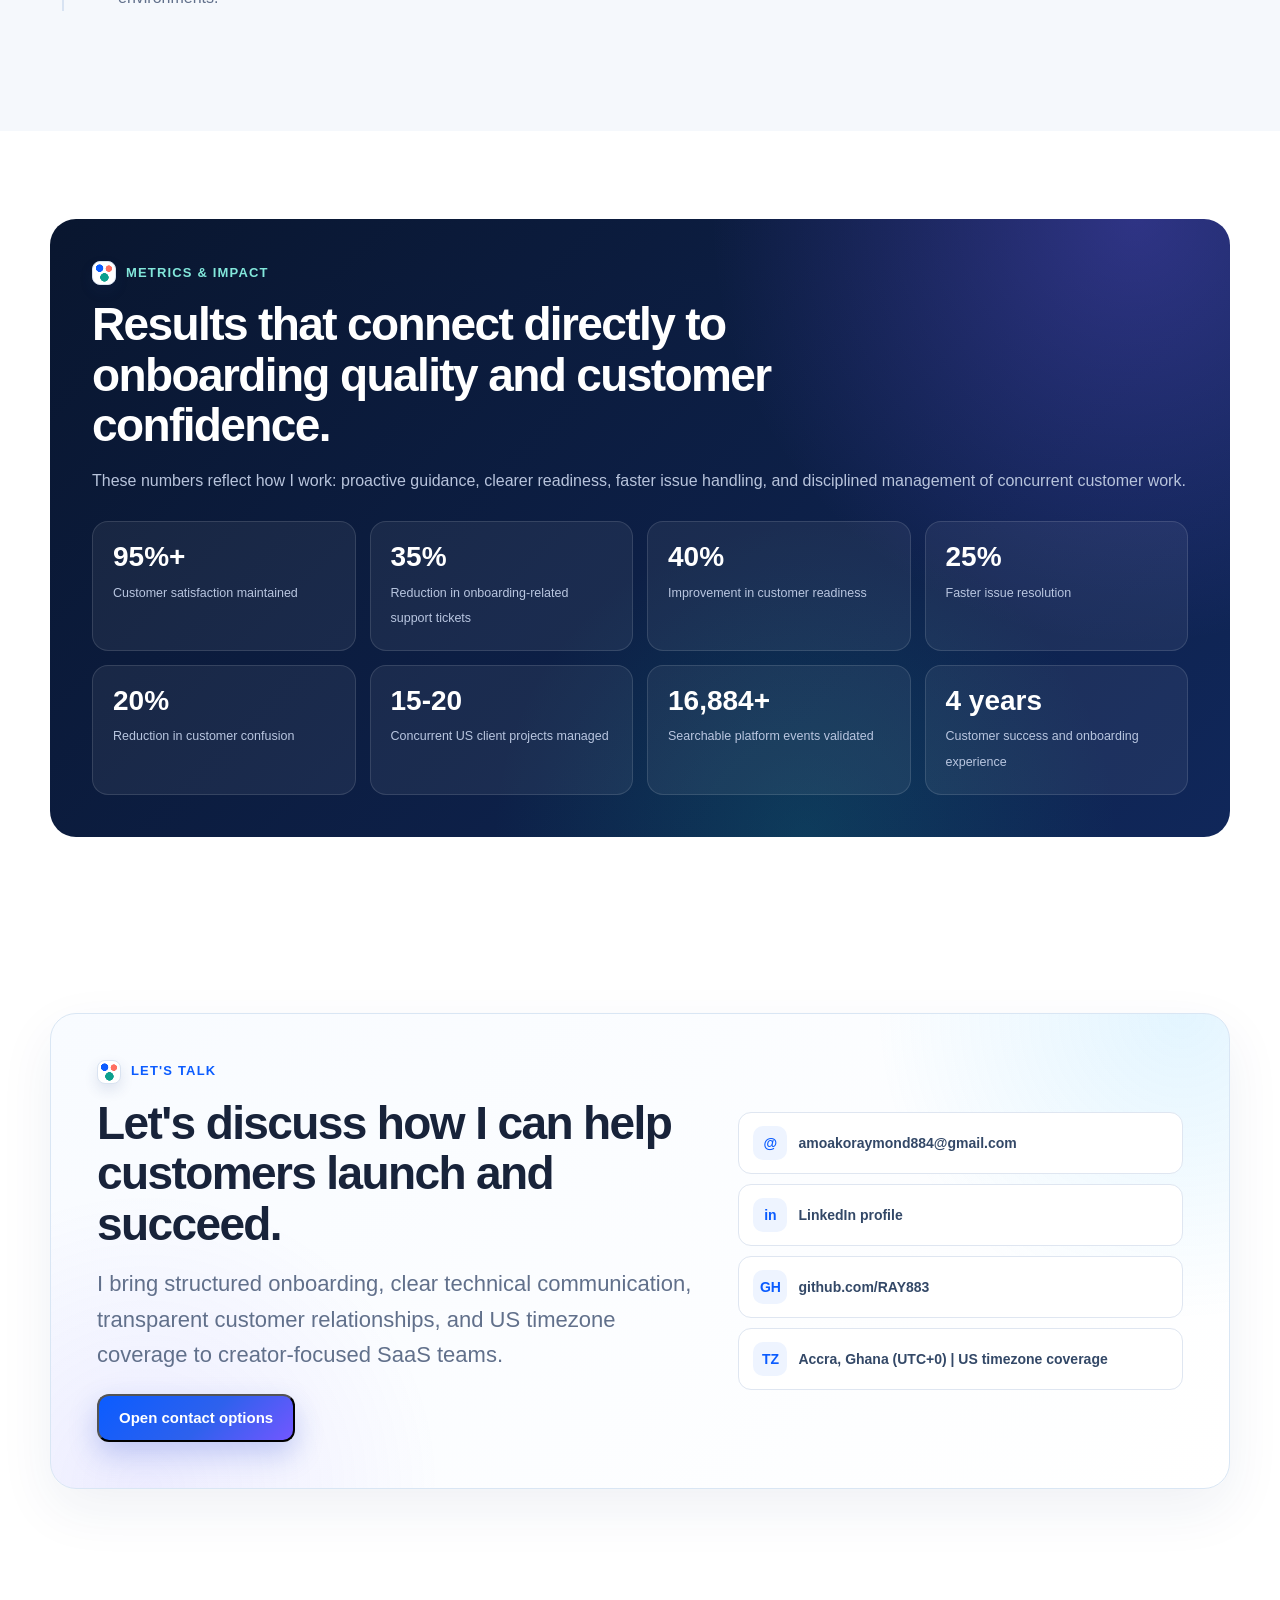
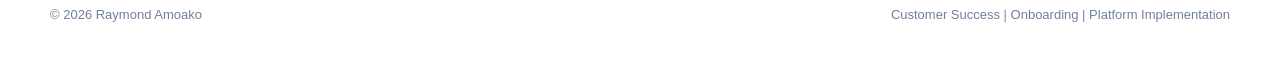
==== commit c93ebca7: "Force portrait cache refresh" ====
--- a/index.html
+++ b/index.html
@@ -1 +1,13 @@
-<!doctype html><html lang="en"><head><meta charset="utf-8"><meta name="viewport" content="width=device-width,initial-scale=1"><meta name="description" content="Raymond Amoako - customer success, onboarding and platform implementation for creator-focused SaaS."><meta name="theme-color" content="#0b5cff"><title>Raymond Amoako | Customer Success & Onboarding</title><link rel="stylesheet" href="style.css"><link rel="stylesheet" href="enhanced.css"></head><body><header class="navw"><div class="ct nav"><a href="#top" class="brand" data-scroll="top"><img class="nav-avatar" src="portrait.webp?v=20260817b" alt="Raymond Amoako"><span>Raymond Amoako</span></a><button class="menu" id="mb" aria-label="Menu">☰</button><nav class="links" id="nl"><a href="#approach">Approach</a><a href="#projects">Projects</a><a href="#experience">Experience</a><a href="#impact">Impact</a><button class="cta nav-contact" type="button" data-contact>Contact</button></nav></div></header><main id="top"><section class="hero"><div class="ct hg"><div><div class="eye">Customer Success & Platform Onboarding</div><h1>I help video creators <span>launch, adopt, and grow</span> with confidence.</h1><p class="lead">I bring four years of customer onboarding and implementation experience, US client delivery, and technical depth that helps creators move from kickoff to confident platform adoption faster.</p><div class="actions"><a class="btn primary" href="#approach" data-scroll="approach">See my customer success approach</a><button class="btn secondary" type="button" data-contact>Start a conversation</button></div><div class="trust"><span><i class="dot"></i>Accra, Ghana (UTC+0)</span><span><i class="dot"></i>US timezone coverage</span><span><i class="dot"></i>Remote-first delivery</span></div></div><aside class="hero-avatar-card" aria-label="Raymond Amoako profile"><div class="hero-avatar-ring"><img src="portrait.webp?v=20260817b" alt="Professional portrait of Raymond Amoako"></div><div class="hero-avatar-copy"><strong>Raymond Amoako</strong><span><i class="online-dot"></i>Remote onboarding</span></div></aside></div></section><div class="stats"><div class="ct sg"><div class="st"><b>4 years</b><span>Customer success & onboarding</span></div><div class="st"><b>15-20</b><span>Concurrent US client projects</span></div><div class="st"><b>95%+</b><span>Customer satisfaction</span></div><div class="st"><b>UTC+0</b><span>US timezone-ready from Ghana</span></div></div></div><section class="sec" id="about"><div class="ct about"><div><div class="eye">About</div><h2>Remote-first, customer-first, and comfortable with complexity.</h2><div class="note">My focus is simple: give customers a clear path to launch, make technical choices easier to understand, and keep ownership visible from kickoff through adoption.</div></div><div class="copy"><p>I have four years of experience across customer onboarding, implementation, support, process improvement, and technical operations. In my current role at Logging Security, I manage US-based client work while operating remotely from Ghana.</p><p>I coordinate across US timezones, manage several active customer priorities at once, document decisions, and translate technical detail into practical next steps. That combination fits creator-focused platforms where customers need confidence, speed, and clear guidance as they launch subscriptions, communities, courses, and live content.</p><div class="avail"><span class="pulse"></span>Available for US business-hour overlap and remote customer onboarding</div></div></div></section><section class="sec soft" id="approach"><div class="ct"><div class="head"><div class="eye">Core competencies</div><h2>Built around the problems an Onboarding Specialist actually solves.</h2><p class="lead">Each competency connects directly to customer launch quality, platform adoption, and time-to-value.</p></div><div class="cg"><article class="comp"><div class="num">01</div><h3>Customer Onboarding & Platform Implementation</h3><p>Kickoff planning, requirements capture, milestone tracking, launch readiness, handoffs, and post-launch follow-up.</p></article><article class="comp"><div class="num">02</div><h3>Metrics-Driven Customer Success</h3><p>Use adoption, readiness, satisfaction, ticket volume, and resolution signals to keep customer outcomes visible.</p></article><article class="comp"><div class="num">03</div><h3>Cross-Functional Coordination</h3><p>Keep customers, product, engineering, sales, and operations aligned around ownership, blockers, dates, and decisions.</p></article><article class="comp"><div class="num">04</div><h3>Technical Communication & Documentation</h3><p>Translate technical features, security, APIs, and integrations into practical guidance, checklists, and customer-ready documentation.</p></article><article class="comp"><div class="num">05</div><h3>Concurrent Project Management</h3><p>Manage multiple customer implementations without losing detail, urgency, or the next action each account needs.</p></article><article class="comp"><div class="num">06</div><h3>US Timezone Operations</h3><p>Remote delivery from UTC+0 with reliable overlap for US customer meetings, project coordination, and follow-up.</p></article></div></div></section><section class="sec" id="projects"><div class="ct"><div class="head"><div class="eye">Featured projects</div><h2>Technical projects reframed around customer launch and adoption.</h2><p class="lead">The technology changes, but the customer-success pattern stays the same: structure complexity, make decisions clear, track progress, and intervene early.</p></div><div class="pg"><article class="proj feature"><div><span class="pt">Implementation methodology</span><h3>Customer Implementation Framework</h3><p>Structured methodology for complex launches, breaking implementation into scope, risks, owners, evidence, milestones, testing, and progress tracking. The underlying case covered a 280-person enterprise scenario and generated five automated workbooks.</p><p>For a feature-rich creator platform, the same thinking can reduce launch confusion and accelerate time-to-value.</p><div class="pills"><span class="pill">280-person scenario</span><span class="pill">5 automated workbooks</span><span class="pill">Python + openpyxl</span></div><a class="plink" href="https://github.com/RAY883/ISO-27001-Endpoint-Data-Protection-Governance" target="_blank" rel="noopener">View project on GitHub ↗</a></div><div class="visual"><div class="flow">1. Scope & requirements <small>clarify</small></div><div class="flow">2. Readiness & risk <small>surface</small></div><div class="flow">3. Owners & milestones <small>coordinate</small></div><div class="flow">4. Launch & validation <small>confirm</small></div><div class="flow">5. Adoption & follow-up <small>improve</small></div></div></article><article class="proj"><span class="pt">Transparent decisions</span><h3>Customer Exception & Risk Management</h3><p>Framework for handling platform constraints with clear tradeoffs, ownership, safeguards, and review dates. It keeps difficult decisions visible instead of leaving customers guessing.</p><div class="pills"><span class="pill">Risk 20/25 to 10/25</span><span class="pill">Documented decision path</span></div><a class="plink" href="https://github.com/RAY883/Risk-Acceptance-Security-Exception-Management" target="_blank" rel="noopener">View project on GitHub ↗</a></article><article class="proj"><span class="pt">User enablement</span><h3>Customer Access & Governance Framework</h3><p>Clear permission structures and secure user lifecycle management for membership-style platforms. It shows how to enable the right users while protecting customer data.</p><div class="pills"><span class="pill">12-item risk register</span><span class="pill">Audit-ready procedures</span></div><a class="plink" href="https://github.com/RAY883/iam-joiner-mover-leaver-access-governance" target="_blank" rel="noopener">View project on GitHub ↗</a></article><article class="proj"><span class="pt">Customer health signals</span><h3>Platform Monitoring & Customer Health</h3><p>Data-driven monitoring that catches problems early and surfaces system issues before they become launch, adoption, or retention problems.</p><div class="pills"><span class="pill">16,884+ searchable events</span><span class="pill">Proactive issue identification</span></div><a class="plink" href="https://github.com/RAY883/active-directory-splunk-siem-lab" target="_blank" rel="noopener">View project on GitHub ↗</a></article><article class="proj"><span class="pt">Emerging feature adoption</span><h3>AI Features & Safe Adoption</h3><p>As platforms introduce AI features, customers need simple guidance on safe use, data handling, and what to do when something goes wrong.</p><div class="pills"><span class="pill">30-item risk register</span><span class="pill">Prompt injection tested</span><span class="pill">Splunk monitoring</span></div><a class="plink" href="https://github.com/RAY883/AI-Security-Governance-and-Incident-Readiness" target="_blank" rel="noopener">View project on GitHub ↗</a></article></div></div></section><section class="sec soft" id="experience"><div class="ct"><div class="head"><div class="eye">Experience timeline</div><h2>Four years of progression toward customer onboarding and implementation.</h2><p class="lead">The pattern across every role is consistent: clarify needs, coordinate people, document the work, and keep the customer moving.</p></div><div class="tl"><article class="ti"><div class="meta"><h3>Onboarding & Customer Success Specialist</h3><span>May 2024 - Present</span></div><div class="co">Logging Security | Remote | US-based clients</div><ul><li>Manage 15-20 concurrent US client onboarding and implementation priorities, keeping requirements, timelines, and deliverables clear.</li><li>Translate technical topics into simple guidance and maintain 95%+ customer satisfaction through proactive communication and follow-through.</li></ul></article><article class="ti"><div class="meta"><h3>Implementation & Platform Specialist</h3><span>Aug 2023 - Apr 2024</span></div><div class="co">Lydia's Quick Delivery Services</div><ul><li>Coordinated customer setup, readiness, operational handoffs, and issue escalation across active implementations.</li><li>Improved customer readiness by 40% and reduced issue-resolution time by 25% through structured implementation planning.</li></ul></article><article class="ti"><div class="meta"><h3>Customer Support & Process Specialist</h3><span>Aug 2022 - Jul 2023</span></div><div class="co">Hills Haven Hotel</div><ul><li>Managed customer onboarding, reservations, records, requests, and service escalations with clear communication.</li><li>Improved process clarity and reduced customer confusion about recurring workflows by 20%.</li></ul></article><article class="ti"><div class="meta"><h3>Infrastructure Operations Intern</h3><span>Apr 2022 - Jul 2022</span></div><div class="co">Huawei Technology Services</div><ul><li>Documented operational observations and escalated issues across telecom infrastructure serving multiple operators.</li><li>Built a foundation in systems thinking, attention to detail, and clear incident communication in high-pressure environments.</li></ul></article></div></div></section><section class="sec" id="impact"><div class="ct impact"><div class="eye" style="color:#82e7db">Metrics & impact</div><h2>Results that connect directly to onboarding quality and customer confidence.</h2><p>These numbers reflect how I work: proactive guidance, clearer readiness, faster issue handling, and disciplined management of concurrent customer work.</p><div class="ig"><div class="ic"><b>95%+</b><span>Customer satisfaction maintained</span></div><div class="ic"><b>35%</b><span>Reduction in onboarding-related support tickets</span></div><div class="ic"><b>40%</b><span>Improvement in customer readiness</span></div><div class="ic"><b>25%</b><span>Faster issue resolution</span></div><div class="ic"><b>20%</b><span>Reduction in customer confusion</span></div><div class="ic"><b>15-20</b><span>Concurrent US client projects managed</span></div><div class="ic"><b>16,884+</b><span>Searchable platform events validated</span></div><div class="ic"><b>4 years</b><span>Customer success and onboarding experience</span></div></div></div></section><section class="sec" id="contact"><div class="ct contact"><div><div class="eye">Let's talk</div><h2>Let's discuss how I can help customers launch and succeed.</h2><p class="lead">I bring structured onboarding, clear technical communication, transparent customer relationships, and US timezone coverage to creator-focused SaaS teams.</p><button class="btn primary" type="button" data-contact>Open contact options</button></div><div class="cl"><a href="mailto:amoakoraymond884@gmail.com"><span class="mini">@</span>amoakoraymond884@gmail.com</a><a href="https://www.linkedin.com/in/raymond-amoako-a57b2a271" target="_blank" rel="noopener"><span class="mini">in</span>LinkedIn profile</a><a href="https://github.com/RAY883" target="_blank" rel="noopener"><span class="mini">GH</span>github.com/RAY883</a><div><span class="mini">TZ</span>Accra, Ghana (UTC+0) | US timezone coverage</div></div></div></section></main><footer><div class="ct fr"><span>© 2026 Raymond Amoako</span><span>Customer Success | Onboarding | Platform Implementation</span></div></footer><div class="contact-modal" id="contactModal" aria-hidden="true" role="dialog" aria-modal="true" aria-labelledby="contactTitle"><div class="modal-backdrop" data-close></div><div class="modal-card"><button class="modal-close" type="button" data-close aria-label="Close">×</button><img class="modal-avatar" src="portrait.webp?v=20260817b" alt="Raymond Amoako"><span class="modal-kicker">Let's connect</span><h2 id="contactTitle">Start a conversation with Raymond.</h2><p>Choose the channel that works best. I respond across US business-hour overlap.</p><div class="modal-links"><a href="mailto:amoakoraymond884@gmail.com?subject=Customer%20Success%20Conversation"><span>@</span><div><b>Email</b><small>amoakoraymond884@gmail.com</small></div><i>→</i></a><a href="https://www.linkedin.com/in/raymond-amoako-a57b2a271" target="_blank" rel="noopener"><span>in</span><div><b>LinkedIn</b><small>Connect professionally</small></div><i>↗</i></a><a href="https://github.com/RAY883" target="_blank" rel="noopener"><span>GH</span><div><b>GitHub</b><small>Review project evidence</small></div><i>↗</i></a></div><button class="copy-email" type="button" id="copyEmail">Copy email address</button><div class="copy-status" id="copyStatus" aria-live="polite"></div></div></div><script>(()=>{const b=document.getElementById('mb'),n=document.getElementById('nl'),m=document.getElementById('contactModal'),st=document.getElementById('copyStatus');const go=id=>{const e=id==='top'?document.body:document.getElementById(id);if(!e)return;window.scrollTo({top:id==='top'?0:e.getBoundingClientRect().top+scrollY-76,behavior:'smooth'});n.classList.remove('open')};b.onclick=()=>n.classList.toggle('open');document.querySelectorAll('a[href^="#"], [data-scroll]').forEach(a=>a.onclick=e=>{const id=(a.dataset.scroll||a.getAttribute('href')||'').replace('#','');if(id){e.preventDefault();go(id)}});const open=()=>{m.classList.add('open');m.setAttribute('aria-hidden','false');document.body.classList.add('modal-open')},close=()=>{m.classList.remove('open');m.setAttribute('aria-hidden','true');document.body.classList.remove('modal-open')};document.querySelectorAll('[data-contact]').forEach(x=>x.onclick=open);document.querySelectorAll('[data-close]').forEach(x=>x.onclick=close);document.addEventListener('keydown',e=>{if(e.key==='Escape')close()});document.getElementById('copyEmail').onclick=async()=>{try{await navigator.clipboard.writeText('amoakoraymond884@gmail.com');st.textContent='Email copied to clipboard.'}catch{st.textContent='amoakoraymond884@gmail.com'}setTimeout(()=>st.textContent='',2300)};const items=document.querySelectorAll('.comp,.proj,.ti,.st,.ic,.profile,.head,.about,.contact');items.forEach(x=>x.classList.add('fx'));const ob=new IntersectionObserver(es=>es.forEach(e=>{if(e.isIntersecting){e.target.classList.add('show');ob.unobserve(e.target)}}),{threshold:.08});items.forEach(x=>ob.observe(x));})();</script></body></html>+<!doctype html><html lang="en"><head><meta charset="utf-8"><meta name="viewport" content="width=device-width,initial-scale=1"><meta name="description" content="Raymond Amoako - customer success, onboarding and platform implementation for creator-focused SaaS."><meta name="theme-color" content="#0b5cff"><title>Raymond Amoako | Customer Success & Onboarding</title><link rel="stylesheet" href="style.css"><link rel="stylesheet" href="enhanced.css"></head><body><header class="navw"><div class="ct nav"><a href="#top" class="brand" data-scroll="top"><img class="nav-avatar" src="portrait.webp?v=20260817c" alt="Raymond Amoako"><span>Raymond Amoako</span></a><button class="menu" id="mb" aria-label="Menu">☰</button><nav class="links" id="nl"><a href="#approach">Approach</a><a href="#projects">Projects</a><a href="#experience">Experience</a><a href="#impact">Impact</a><button class="cta nav-contact" type="button" data-contact>Contact</button></nav></div></header><main id="top">
+<section class="hero"><div class="ct hg"><div><div class="eye">Customer Success & Platform Onboarding</div><h1>I help video creators <span>launch, adopt, and grow</span> with confidence.</h1><p class="lead">I bring four years of customer onboarding and implementation experience, US client delivery, and technical depth that helps creators move from kickoff to confident platform adoption faster.</p><div class="actions"><a class="btn primary" href="#approach" data-scroll="approach">See my customer success approach</a><button class="btn secondary" type="button" data-contact>Start a conversation</button></div><div class="trust"><span><i class="dot"></i>Accra, Ghana (UTC+0)</span><span><i class="dot"></i>US timezone coverage</span><span><i class="dot"></i>Remote-first delivery</span></div></div><aside class="hero-avatar-card" aria-label="Raymond Amoako profile"><div class="hero-avatar-ring"><img src="portrait.webp?v=20260817c" alt="Professional portrait of Raymond Amoako"></div><div class="hero-avatar-copy"><strong>Raymond Amoako</strong><span><i class="online-dot"></i>Remote onboarding</span></div></aside></div></section>
+<div class="stats"><div class="ct sg"><div class="st"><b>4 years</b><span>Customer success & onboarding</span></div><div class="st"><b>15-20</b><span>Concurrent US client projects</span></div><div class="st"><b>95%+</b><span>Customer satisfaction</span></div><div class="st"><b>UTC+0</b><span>US timezone-ready from Ghana</span></div></div></div>
+<section class="sec" id="about"><div class="ct about"><div><div class="eye">About</div><h2>Remote-first, customer-first, and comfortable with complexity.</h2><div class="note">My focus is simple: give customers a clear path to launch, make technical choices easier to understand, and keep ownership visible from kickoff through adoption.</div></div><div class="copy"><p>I have four years of experience across customer onboarding, implementation, support, process improvement, and technical operations. In my current role at Logging Security, I manage US-based client work while operating remotely from Ghana.</p><p>I coordinate across US timezones, manage several active customer priorities at once, document decisions, and translate technical detail into practical next steps. That combination fits creator-focused platforms where customers need confidence, speed, and clear guidance as they launch subscriptions, communities, courses, and live content.</p><div class="avail"><span class="pulse"></span>Available for US business-hour overlap and remote customer onboarding</div></div></div></section>
+<section class="sec soft" id="approach"><div class="ct"><div class="head"><div class="eye">Core competencies</div><h2>Built around the problems an Onboarding Specialist actually solves.</h2><p class="lead">Each competency connects directly to customer launch quality, platform adoption, and time-to-value.</p></div><div class="cg"><article class="comp"><div class="num">01</div><h3>Customer Onboarding & Platform Implementation</h3><p>Kickoff planning, requirements capture, milestone tracking, launch readiness, handoffs, and post-launch follow-up.</p></article><article class="comp"><div class="num">02</div><h3>Metrics-Driven Customer Success</h3><p>Use adoption, readiness, satisfaction, ticket volume, and resolution signals to keep customer outcomes visible.</p></article><article class="comp"><div class="num">03</div><h3>Cross-Functional Coordination</h3><p>Keep customers, product, engineering, sales, and operations aligned around ownership, blockers, dates, and decisions.</p></article><article class="comp"><div class="num">04</div><h3>Technical Communication & Documentation</h3><p>Translate technical features, security, APIs, and integrations into practical guidance, checklists, and customer-ready documentation.</p></article><article class="comp"><div class="num">05</div><h3>Concurrent Project Management</h3><p>Manage multiple customer implementations without losing detail, urgency, or the next action each account needs.</p></article><article class="comp"><div class="num">06</div><h3>US Timezone Operations</h3><p>Remote delivery from UTC+0 with reliable overlap for US customer meetings, project coordination, and follow-up.</p></article></div></div></section>
+<section class="sec" id="projects"><div class="ct"><div class="head"><div class="eye">Featured projects</div><h2>Technical projects reframed around customer launch and adoption.</h2><p class="lead">The technology changes, but the customer-success pattern stays the same: structure complexity, make decisions clear, track progress, and intervene early.</p></div><div class="pg"><article class="proj feature"><div><span class="pt">Implementation methodology</span><h3>Customer Implementation Framework</h3><p>Structured methodology for complex launches, breaking implementation into scope, risks, owners, evidence, milestones, testing, and progress tracking. The underlying case covered a 280-person enterprise scenario and generated five automated workbooks.</p><p>For a feature-rich creator platform, the same thinking can reduce launch confusion and accelerate time-to-value.</p><div class="pills"><span class="pill">280-person scenario</span><span class="pill">5 automated workbooks</span><span class="pill">Python + openpyxl</span></div><a class="plink" href="https://github.com/RAY883/ISO-27001-Endpoint-Data-Protection-Governance" target="_blank" rel="noopener">View project on GitHub ↗</a></div><div class="visual"><div class="flow">1. Scope & requirements <small>clarify</small></div><div class="flow">2. Readiness & risk <small>surface</small></div><div class="flow">3. Owners & milestones <small>coordinate</small></div><div class="flow">4. Launch & validation <small>confirm</small></div><div class="flow">5. Adoption & follow-up <small>improve</small></div></div></article>
+<article class="proj"><span class="pt">Transparent decisions</span><h3>Customer Exception & Risk Management</h3><p>Framework for handling platform constraints with clear tradeoffs, ownership, safeguards, and review dates. It keeps difficult decisions visible instead of leaving customers guessing.</p><div class="pills"><span class="pill">Risk 20/25 to 10/25</span><span class="pill">Documented decision path</span></div><a class="plink" href="https://github.com/RAY883/Risk-Acceptance-Security-Exception-Management" target="_blank" rel="noopener">View project on GitHub ↗</a></article>
+<article class="proj"><span class="pt">User enablement</span><h3>Customer Access & Governance Framework</h3><p>Clear permission structures and secure user lifecycle management for membership-style platforms. It shows how to enable the right users while protecting customer data.</p><div class="pills"><span class="pill">12-item risk register</span><span class="pill">Audit-ready procedures</span></div><a class="plink" href="https://github.com/RAY883/iam-joiner-mover-leaver-access-governance" target="_blank" rel="noopener">View project on GitHub ↗</a></article>
+<article class="proj"><span class="pt">Customer health signals</span><h3>Platform Monitoring & Customer Health</h3><p>Data-driven monitoring that catches problems early and surfaces system issues before they become launch, adoption, or retention problems.</p><div class="pills"><span class="pill">16,884+ searchable events</span><span class="pill">Proactive issue identification</span></div><a class="plink" href="https://github.com/RAY883/active-directory-splunk-siem-lab" target="_blank" rel="noopener">View project on GitHub ↗</a></article>
+<article class="proj"><span class="pt">Emerging feature adoption</span><h3>AI Features & Safe Adoption</h3><p>As platforms introduce AI features, customers need simple guidance on safe use, data handling, and what to do when something goes wrong.</p><div class="pills"><span class="pill">30-item risk register</span><span class="pill">Prompt injection tested</span><span class="pill">Splunk monitoring</span></div><a class="plink" href="https://github.com/RAY883/AI-Security-Governance-and-Incident-Readiness" target="_blank" rel="noopener">View project on GitHub ↗</a></article></div></div></section>
+<section class="sec soft" id="experience"><div class="ct"><div class="head"><div class="eye">Experience timeline</div><h2>Four years of progression toward customer onboarding and implementation.</h2><p class="lead">The pattern across every role is consistent: clarify needs, coordinate people, document the work, and keep the customer moving.</p></div><div class="tl"><article class="ti"><div class="meta"><h3>Onboarding & Customer Success Specialist</h3><span>May 2024 - Present</span></div><div class="co">Logging Security | Remote | US-based clients</div><ul><li>Manage 15-20 concurrent US client onboarding and implementation priorities, keeping requirements, timelines, and deliverables clear.</li><li>Translate technical topics into simple guidance and maintain 95%+ customer satisfaction through proactive communication and follow-through.</li></ul></article><article class="ti"><div class="meta"><h3>Implementation & Platform Specialist</h3><span>Aug 2023 - Apr 2024</span></div><div class="co">Lydia's Quick Delivery Services</div><ul><li>Coordinated customer setup, readiness, operational handoffs, and issue escalation across active implementations.</li><li>Improved customer readiness by 40% and reduced issue-resolution time by 25% through structured implementation planning.</li></ul></article><article class="ti"><div class="meta"><h3>Customer Support & Process Specialist</h3><span>Aug 2022 - Jul 2023</span></div><div class="co">Hills Haven Hotel</div><ul><li>Managed customer onboarding, reservations, records, requests, and service escalations with clear communication.</li><li>Improved process clarity and reduced customer confusion about recurring workflows by 20%.</li></ul></article><article class="ti"><div class="meta"><h3>Infrastructure Operations Intern</h3><span>Apr 2022 - Jul 2022</span></div><div class="co">Huawei Technology Services</div><ul><li>Documented operational observations and escalated issues across telecom infrastructure serving multiple operators.</li><li>Built a foundation in systems thinking, attention to detail, and clear incident communication in high-pressure environments.</li></ul></article></div></div></section>
+<section class="sec" id="impact"><div class="ct impact"><div class="eye" style="color:#82e7db">Metrics & impact</div><h2>Results that connect directly to onboarding quality and customer confidence.</h2><p>These numbers reflect how I work: proactive guidance, clearer readiness, faster issue handling, and disciplined management of concurrent customer work.</p><div class="ig"><div class="ic"><b>95%+</b><span>Customer satisfaction maintained</span></div><div class="ic"><b>35%</b><span>Reduction in onboarding-related support tickets</span></div><div class="ic"><b>40%</b><span>Improvement in customer readiness</span></div><div class="ic"><b>25%</b><span>Faster issue resolution</span></div><div class="ic"><b>20%</b><span>Reduction in customer confusion</span></div><div class="ic"><b>15-20</b><span>Concurrent US client projects managed</span></div><div class="ic"><b>16,884+</b><span>Searchable platform events validated</span></div><div class="ic"><b>4 years</b><span>Customer success and onboarding experience</span></div></div></div></section>
+<section class="sec" id="contact"><div class="ct contact"><div><div class="eye">Let's talk</div><h2>Let's discuss how I can help customers launch and succeed.</h2><p class="lead">I bring structured onboarding, clear technical communication, transparent customer relationships, and US timezone coverage to creator-focused SaaS teams.</p><button class="btn primary" type="button" data-contact>Open contact options</button></div><div class="cl"><a href="mailto:amoakoraymond884@gmail.com"><span class="mini">@</span>amoakoraymond884@gmail.com</a><a href="https://www.linkedin.com/in/raymond-amoako-a57b2a271" target="_blank" rel="noopener"><span class="mini">in</span>LinkedIn profile</a><a href="https://github.com/RAY883" target="_blank" rel="noopener"><span class="mini">GH</span>github.com/RAY883</a><div><span class="mini">TZ</span>Accra, Ghana (UTC+0) | US timezone coverage</div></div></div></section></main><footer><div class="ct fr"><span>© 2026 Raymond Amoako</span><span>Customer Success | Onboarding | Platform Implementation</span></div></footer><div class="contact-modal" id="contactModal" aria-hidden="true" role="dialog" aria-modal="true" aria-labelledby="contactTitle"><div class="modal-backdrop" data-close></div><div class="modal-card"><button class="modal-close" type="button" data-close aria-label="Close">×</button><img class="modal-avatar" src="portrait.webp?v=20260817c" alt="Raymond Amoako"><span class="modal-kicker">Let's connect</span><h2 id="contactTitle">Start a conversation with Raymond.</h2><p>Choose the channel that works best. I respond across US business-hour overlap.</p><div class="modal-links"><a href="mailto:amoakoraymond884@gmail.com?subject=Customer%20Success%20Conversation"><span>@</span><div><b>Email</b><small>amoakoraymond884@gmail.com</small></div><i>→</i></a><a href="https://www.linkedin.com/in/raymond-amoako-a57b2a271" target="_blank" rel="noopener"><span>in</span><div><b>LinkedIn</b><small>Connect professionally</small></div><i>↗</i></a><a href="https://github.com/RAY883" target="_blank" rel="noopener"><span>GH</span><div><b>GitHub</b><small>Review project evidence</small></div><i>↗</i></a></div><button class="copy-email" type="button" id="copyEmail">Copy email address</button><div class="copy-status" id="copyStatus" aria-live="polite"></div></div></div><script>(()=>{const b=document.getElementById('mb'),n=document.getElementById('nl'),m=document.getElementById('contactModal'),st=document.getElementById('copyStatus');const go=id=>{const e=id==='top'?document.body:document.getElementById(id);if(!e)return;window.scrollTo({top:id==='top'?0:e.getBoundingClientRect().top+scrollY-76,behavior:'smooth'});n.classList.remove('open')};b.onclick=()=>n.classList.toggle('open');document.querySelectorAll('a[href^="#"], [data-scroll]').forEach(a=>a.onclick=e=>{const id=(a.dataset.scroll||a.getAttribute('href')||'').replace('#','');if(id){e.preventDefault();go(id)}});const open=()=>{m.classList.add('open');m.setAttribute('aria-hidden','false');document.body.classList.add('modal-open')},close=()=>{m.classList.remove('open');m.setAttribute('aria-hidden','true');document.body.classList.remove('modal-open')};document.querySelectorAll('[data-contact]').forEach(x=>x.onclick=open);document.querySelectorAll('[data-close]').forEach(x=>x.onclick=close);document.addEventListener('keydown',e=>{if(e.key==='Escape')close()});document.getElementById('copyEmail').onclick=async()=>{try{await navigator.clipboard.writeText('amoakoraymond884@gmail.com');st.textContent='Email copied to clipboard.'}catch{st.textContent='amoakoraymond884@gmail.com'}setTimeout(()=>st.textContent='',2300)};const items=document.querySelectorAll('.comp,.proj,.ti,.st,.ic,.profile,.head,.about,.contact');items.forEach(x=>x.classList.add('fx'));const ob=new IntersectionObserver(es=>es.forEach(e=>{if(e.isIntersecting){e.target.classList.add('show');ob.unobserve(e.target)}}),{threshold:.08});items.forEach(x=>ob.observe(x));})();</script></body></html>
--- a/enhanced.css
+++ b/enhanced.css
@@ -3,4 +3,9 @@
 .hero{background:radial-gradient(circle at 8% 10%,rgba(11,92,255,.14),transparent 27%),radial-gradient(circle at 88% 12%,rgba(115,92,255,.16),transparent 25%),radial-gradient(circle at 76% 76%,rgba(12,159,141,.13),transparent 24%),radial-gradient(circle at 25% 95%,rgba(255,111,97,.07),transparent 20%),linear-gradient(180deg,#fff,#f7faff 72%,#fff)}.hero:before{content:"";position:absolute;inset:0;background-image:linear-gradient(rgba(14,31,68,.035) 1px,transparent 1px),linear-gradient(90deg,rgba(14,31,68,.035) 1px,transparent 1px);background-size:44px 44px;mask-image:linear-gradient(#000,transparent 82%);pointer-events:none}.nav-avatar{width:40px;height:40px;border-radius:12px;object-fit:cover;object-position:50% 18%;border:2px solid #fff;box-shadow:0 6px 16px rgba(30,55,108,.17)}.bm{display:none}.nav-contact{border:0;font-family:inherit;font-weight:750;cursor:pointer}.links .nav-contact{padding:9px 15px;border-radius:999px;background:var(--n);color:#fff;font-size:14px}.links .nav-contact:hover{background:#17284f}.secondary{cursor:pointer}.profile-compact{padding:24px;overflow:hidden;background:rgba(255,255,255,.92)}.profile-compact:after{content:"";position:absolute;right:-50px;top:-50px;width:140px;height:140px;border-radius:50%;background:linear-gradient(135deg,rgba(115,92,255,.16),rgba(44,184,255,.17));z-index:0}.profile-row{display:flex;align-items:center;gap:20px;position:relative;z-index:1}.ps-small{width:136px;min-width:136px;height:136px;border-radius:50%;padding:5px;box-shadow:0 16px 38px rgba(37,64,128,.16)}.ps-small img{width:100%;height:100%;aspect-ratio:auto;border-radius:50%;object-fit:cover;object-position:50% 18%;border:4px solid #fff}.profile-compact .pi{padding:0}.profile-compact .pi h3{font-size:25px;margin:6px 0 9px}.profile-note{font-size:11px;font-weight:800;margin:0;color:#5f6e84}.online-dot{display:inline-block;width:8px;height:8px;border-radius:50%;background:#37b86f;box-shadow:0 0 0 5px rgba(55,184,111,.11);margin-right:8px}.profile-metrics{display:grid;grid-template-columns:repeat(2,1fr);gap:9px;margin-top:20px;position:relative;z-index:1}.profile-metrics div{padding:11px 12px;border-radius:14px;background:#f7f9fd;border:1px solid #e3e9f2}.profile-metrics b{display:block;font-size:18px;color:var(--n)}.profile-metrics span{font-size:10px;color:#738096}.profile-actions{display:flex;gap:8px;margin-top:12px;position:relative;z-index:1}.profile-actions a{flex:1;text-align:center;text-decoration:none;padding:8px 10px;border-radius:11px;border:1px solid var(--l);font-size:11px;font-weight:850;background:#fff}.profile-actions a:hover{background:#f7faff;color:var(--b);border-color:#bfd0e9}
 .comp{position:relative;overflow:hidden}.comp:after{content:"";position:absolute;width:55px;height:55px;border-radius:18px;right:-15px;bottom:-18px;background:linear-gradient(135deg,rgba(11,92,255,.08),rgba(115,92,255,.10));transform:rotate(18deg)}.comp:nth-child(2):after{background:linear-gradient(135deg,rgba(12,159,141,.10),rgba(44,184,255,.10))}.comp:nth-child(3):after{background:linear-gradient(135deg,rgba(115,92,255,.11),rgba(255,111,97,.08))}.comp:hover,.proj:hover{transform:translateY(-4px);box-shadow:0 20px 46px rgba(33,57,108,.09);border-color:#c9d8ec}.proj{transition:.2s}.pt{background:#eef4ff;border:1px solid #dce8fa;padding:4px 8px;border-radius:999px}.proj:nth-child(3) .pt{background:#eaf8f5;border-color:#d4efe9;color:#148373}.proj:nth-child(4) .pt{background:#f1eeff;border-color:#e2dcff;color:#6550ce}.proj:nth-child(5) .pt{background:#fff1ed;border-color:#ffe0d8;color:#c95e50}.proj:nth-child(6) .pt{background:#eaf8ff;border-color:#d6effa;color:#147da6}.impact{background:radial-gradient(circle at 92% 0%,rgba(115,92,255,.33),transparent 34%),radial-gradient(circle at 64% 100%,rgba(12,159,141,.2),transparent 32%),linear-gradient(135deg,#09162f,#10275a)}.contact{background:radial-gradient(circle at 96% 0%,rgba(44,184,255,.12),transparent 25%),radial-gradient(circle at 8% 100%,rgba(115,92,255,.1),transparent 25%),linear-gradient(135deg,#f8fbff,#fff);box-shadow:0 20px 55px rgba(34,58,108,.07)}
 .fx{opacity:0;transform:translateY(14px);transition:opacity .5s ease,transform .5s ease}.fx.show{opacity:1;transform:none}.modal-open{overflow:hidden}.contact-modal{position:fixed;inset:0;z-index:500;display:none;align-items:center;justify-content:center;padding:20px}.contact-modal.open{display:flex}.modal-backdrop{position:absolute;inset:0;background:rgba(7,17,37,.6);backdrop-filter:blur(8px)}.modal-card{position:relative;z-index:1;width:min(100%,470px);padding:28px;border-radius:25px;background:#fff;box-shadow:0 36px 110px rgba(0,0,0,.28);animation:modalIn .2s ease}.modal-close{position:absolute;right:15px;top:14px;width:37px;height:37px;border-radius:11px;border:1px solid #e0e7f1;background:#fff;color:#4c5970;font-size:23px;cursor:pointer}.modal-avatar{width:66px;height:66px;border-radius:50%;object-fit:cover;object-position:50% 18%;padding:3px;background:linear-gradient(135deg,var(--b),var(--vio),var(--t));border:3px solid #fff;box-shadow:0 9px 24px rgba(36,62,126,.18)}.modal-kicker{display:block;margin-top:14px;font-size:10px;text-transform:uppercase;letter-spacing:.09em;font-weight:900;color:var(--b)}.modal-card h2{font-size:29px;margin:5px 0 8px}.modal-links{display:grid;gap:8px;margin-top:18px}.modal-links a{display:grid;grid-template-columns:39px 1fr auto;gap:11px;align-items:center;padding:11px;border:1px solid #e0e7f1;border-radius:13px;text-decoration:none}.modal-links a>span{width:39px;height:39px;border-radius:11px;display:grid;place-items:center;background:#eef4ff;color:var(--b);font-size:11px;font-weight:900}.modal-links a>div{display:grid;line-height:1.2}.modal-links b{font-size:12.5px}.modal-links small{font-size:10px;color:#7a879b;margin-top:2px}.modal-links i{font-style:normal;color:#8b97a9}.modal-links a:hover{border-color:#bacce8;background:#f9fbff}.copy-email{width:100%;min-height:42px;margin-top:10px;border-radius:11px;border:1px solid var(--l);background:#fff;color:#536078;font-weight:800;font-size:11px;cursor:pointer}.copy-status{text-align:center;min-height:17px;color:#278858;font-size:10px;margin-top:4px}@keyframes modalIn{from{opacity:0;transform:translateY(10px) scale(.98)}to{opacity:1;transform:none}}
-@media(max-width:760px){.links .nav-contact{text-align:center;margin-top:3px}.profile-row{align-items:flex-start}.ps-small{width:108px;min-width:108px;height:108px}.profile-compact .pi h3{font-size:22px}.profile-metrics{grid-template-columns:1fr 1fr}.profile-actions{display:grid;grid-template-columns:1fr 1fr}.nav-avatar{width:37px;height:37px}}@media(max-width:470px){.brand span:last-child{display:inline}.profile-row{gap:14px}.ps-small{width:92px;min-width:92px;height:92px}.profile-note{font-size:9.8px}.profile-compact .pi h3{font-size:20px}.modal-card{padding:24px 18px}}@media(prefers-reduced-motion:reduce){.fx{opacity:1;transform:none;transition:none}}+@media(max-width:760px){.links .nav-contact{text-align:center;margin-top:3px}.profile-row{align-items:flex-start}.ps-small{width:108px;min-width:108px;height:108px}.profile-compact .pi h3{font-size:22px}.profile-metrics{grid-template-columns:1fr 1fr}.profile-actions{display:grid;grid-template-columns:1fr 1fr}.nav-avatar{width:37px;height:37px}}@media(max-width:470px){.brand span:last-child{display:inline}.profile-row{gap:14px}.ps-small{width:92px;min-width:92px;height:92px}.profile-note{font-size:9.8px}.profile-compact .pi h3{font-size:20px}.modal-card{padding:24px 18px}}@media(prefers-reduced-motion:reduce){.fx{opacity:1;transform:none;transition:none}}
+
+/* Compact top-right portrait refinement */
+.hero .hg{display:block;position:relative;padding-right:190px;min-height:420px}.hero .hg>div:first-child{max-width:780px}.hero-avatar-card{position:absolute;top:4px;right:0;width:138px;padding:10px 8px 9px;text-align:center;background:rgba(255,255,255,.88);border:1px solid #dbe5f2;border-radius:28px;box-shadow:0 18px 44px rgba(28,50,97,.13);backdrop-filter:blur(12px);z-index:3}.hero-avatar-ring{width:104px;height:104px;margin:0 auto 8px;padding:4px;border-radius:50%;background:linear-gradient(135deg,var(--b),var(--vio),var(--t),var(--sky));box-shadow:0 12px 28px rgba(33,62,126,.16)}.hero-avatar-ring img{width:100%;height:100%;object-fit:cover;object-position:center 28%;border-radius:50%;border:3px solid #fff}.hero-avatar-copy strong{display:block;font-size:12px;line-height:1.2;color:var(--n);margin-bottom:5px}.hero-avatar-copy span{display:flex;align-items:center;justify-content:center;gap:5px;font-size:9px;font-weight:800;color:#657188;white-space:nowrap}.hero-avatar-copy .online-dot{width:6px;height:6px;margin:0;box-shadow:0 0 0 3px rgba(55,184,111,.1)}
+@media(max-width:950px){.hero .hg{padding-right:150px;min-height:390px}.hero-avatar-card{width:116px;border-radius:24px}.hero-avatar-ring{width:88px;height:88px}.hero-avatar-copy strong{font-size:11px}.hero-avatar-copy span{font-size:8px}}
+@media(max-width:760px){.hero .hg{padding-right:0;min-height:0}.hero-avatar-card{position:absolute;top:-34px;right:0;width:88px;padding:6px;border-radius:22px;background:rgba(255,255,255,.93)}.hero-avatar-ring{width:68px;height:68px;margin-bottom:0;padding:3px}.hero-avatar-ring img{border-width:2px}.hero-avatar-copy{display:none}.hero h1{padding-right:72px}.hero .lead{padding-right:0}}
